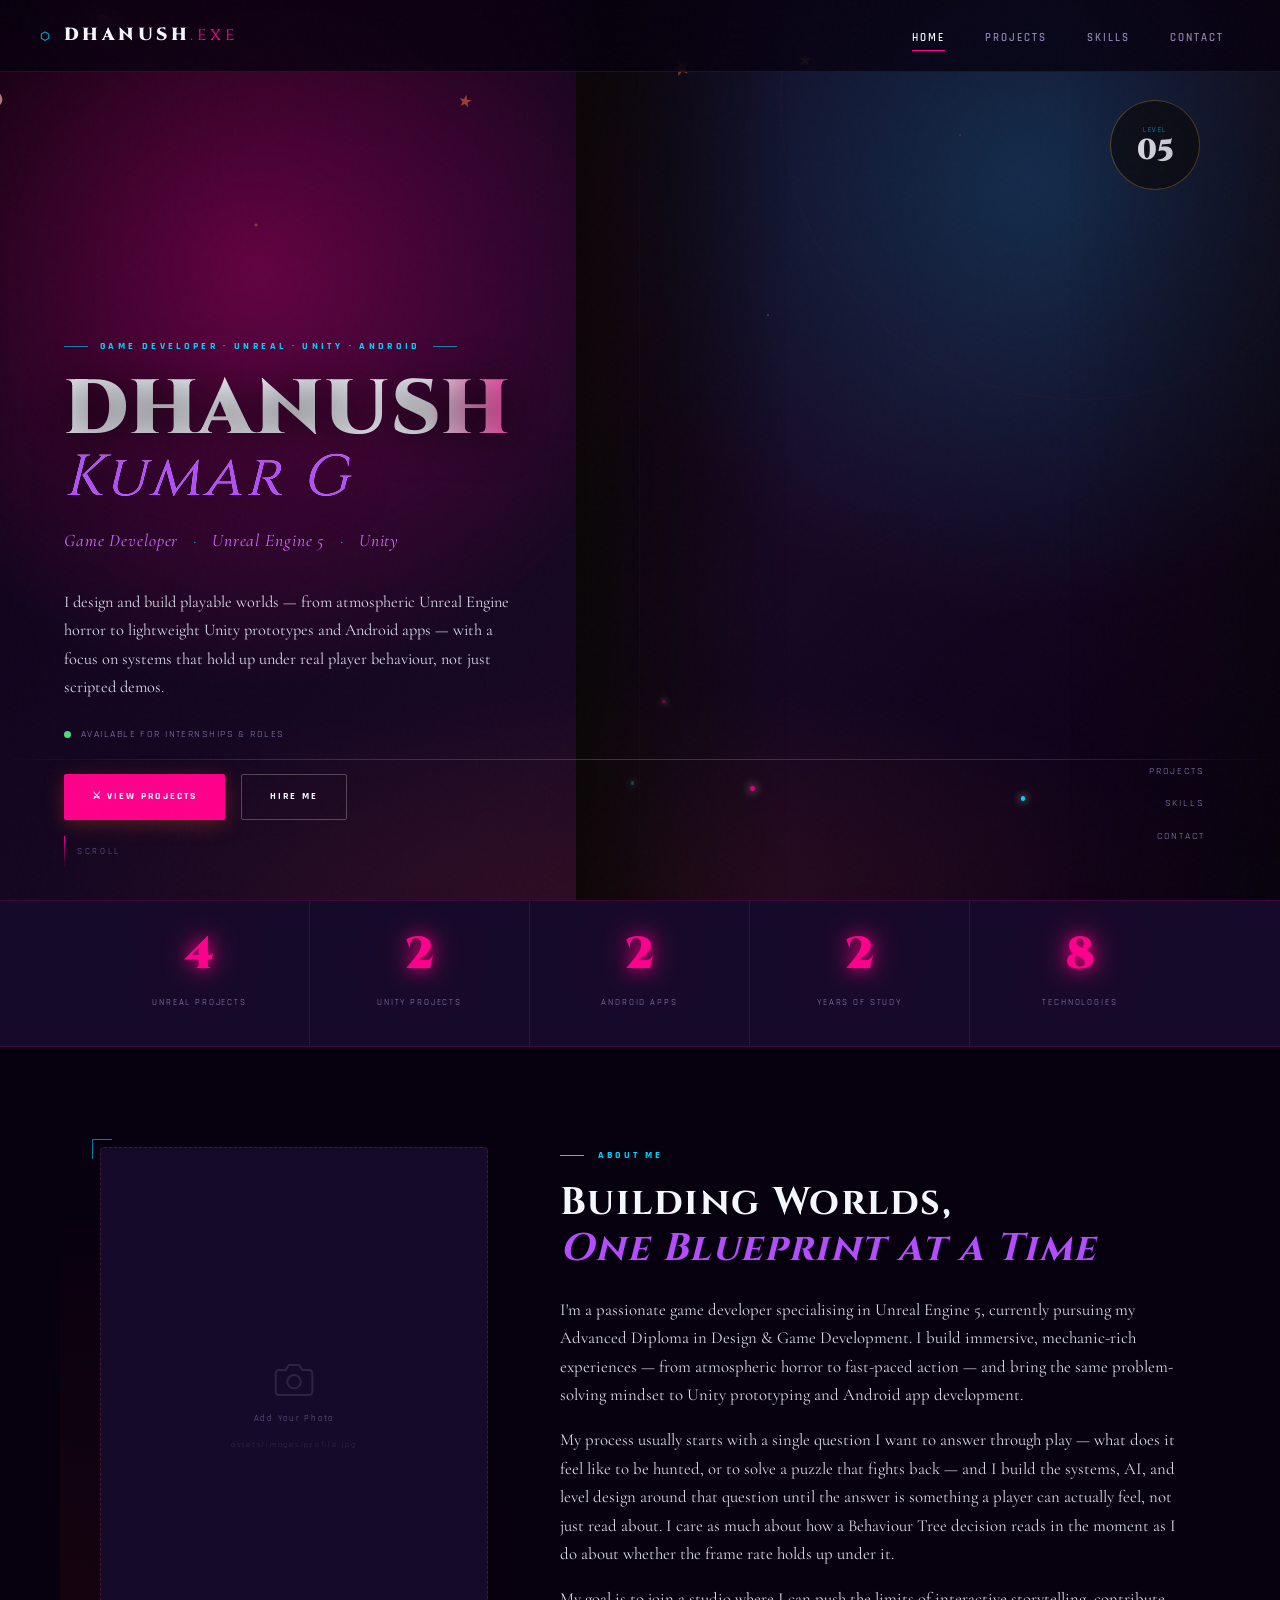
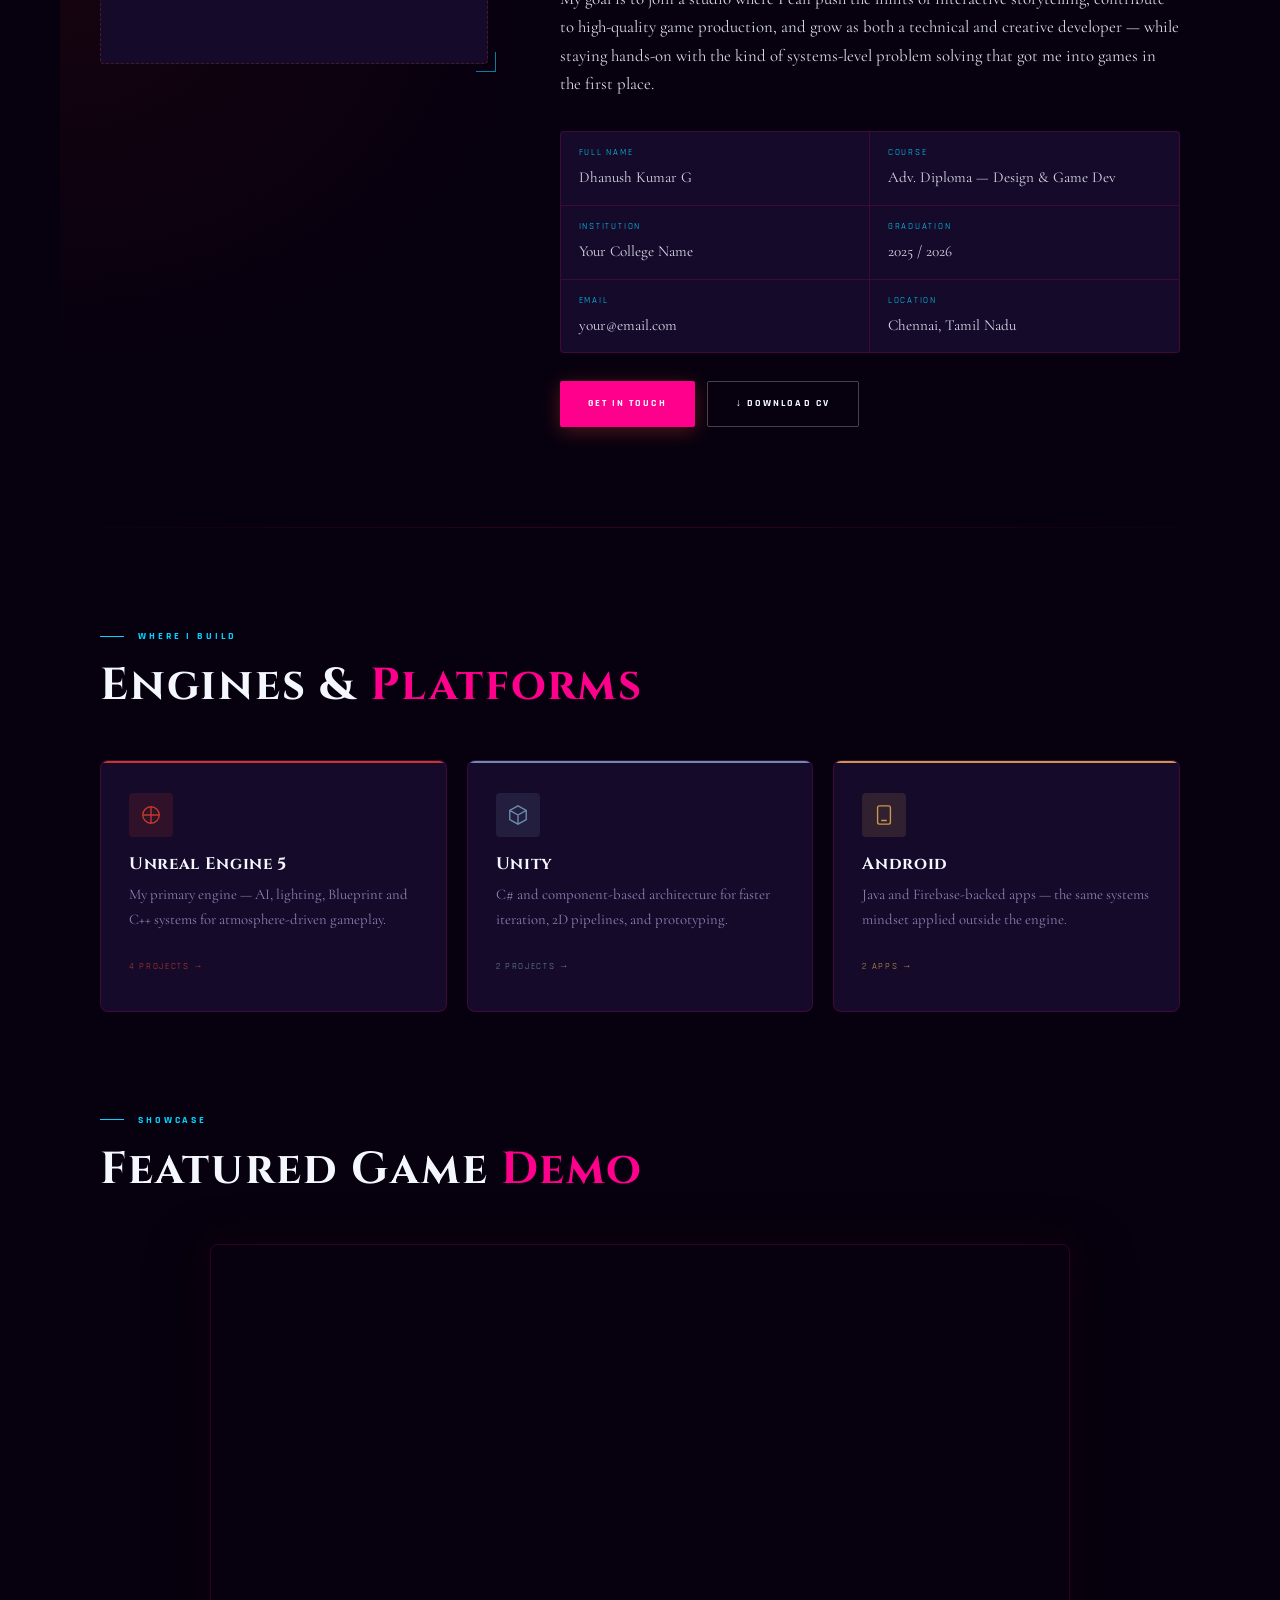
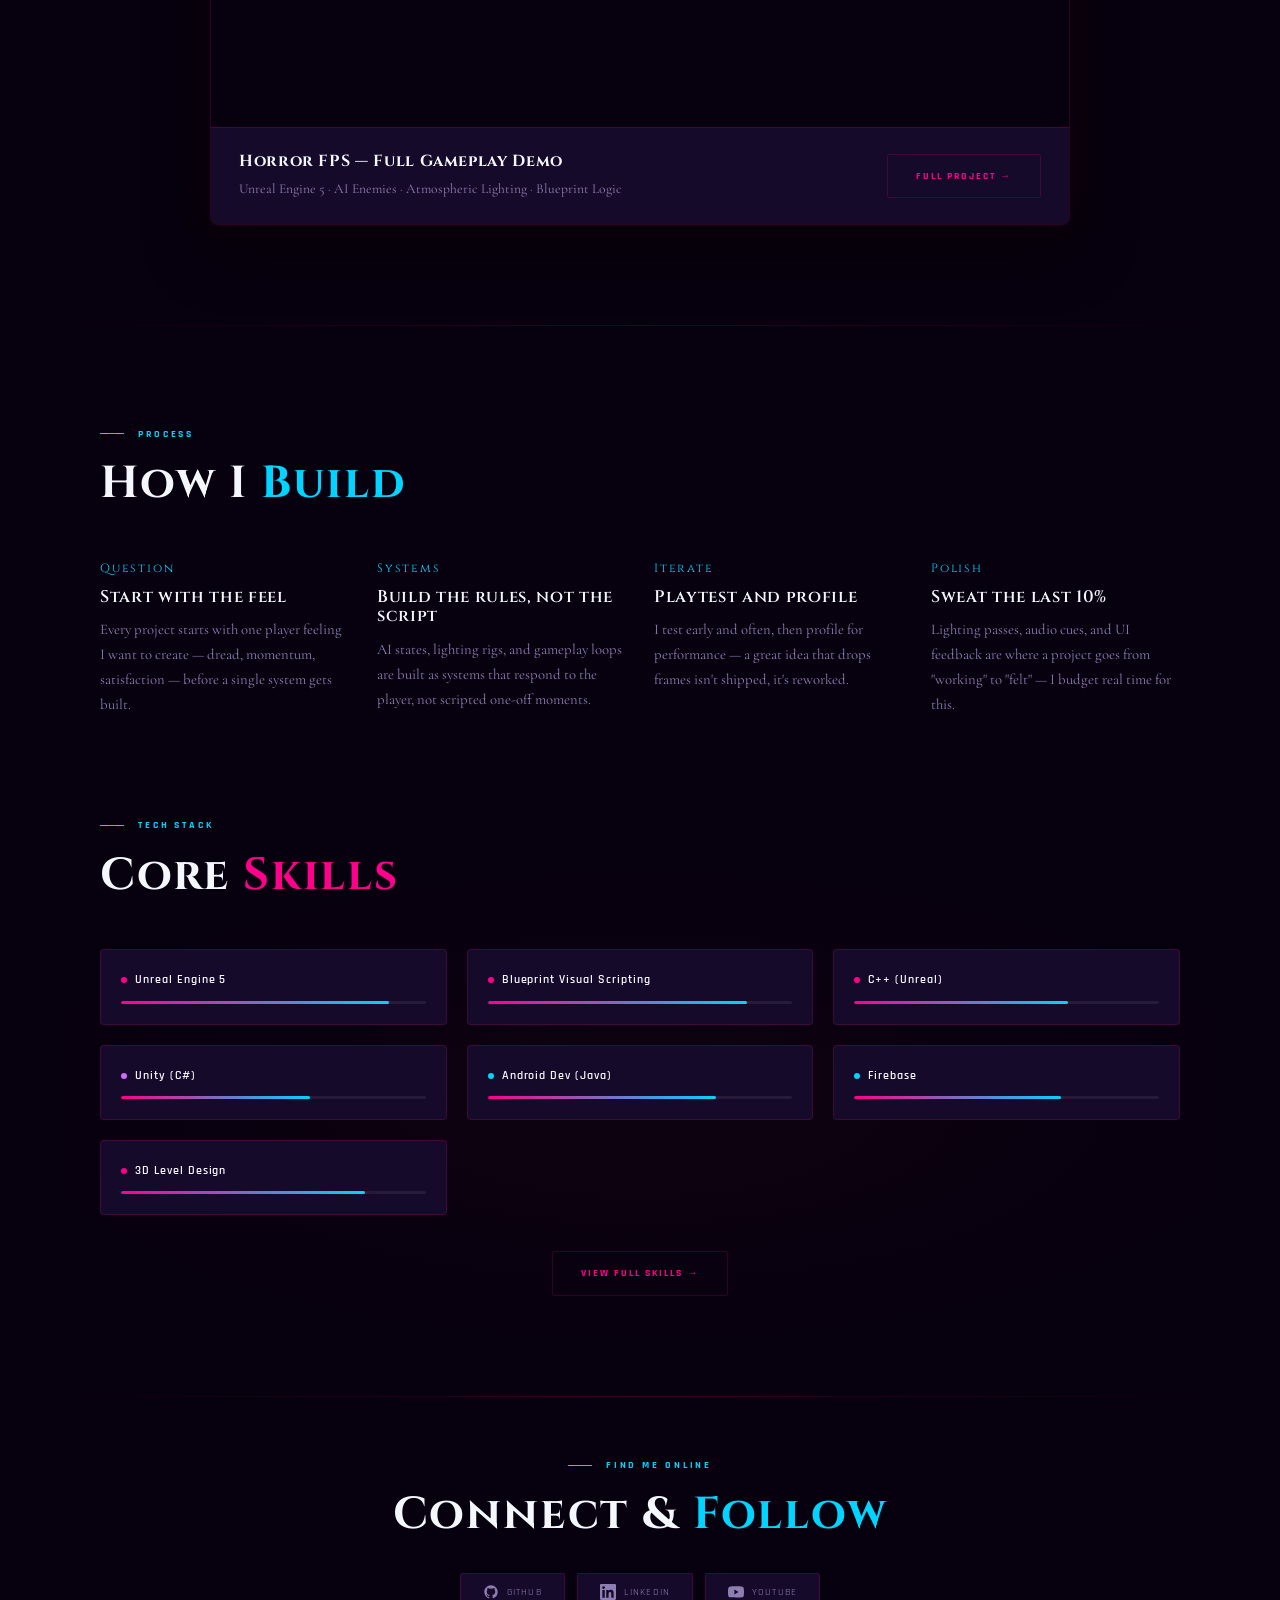
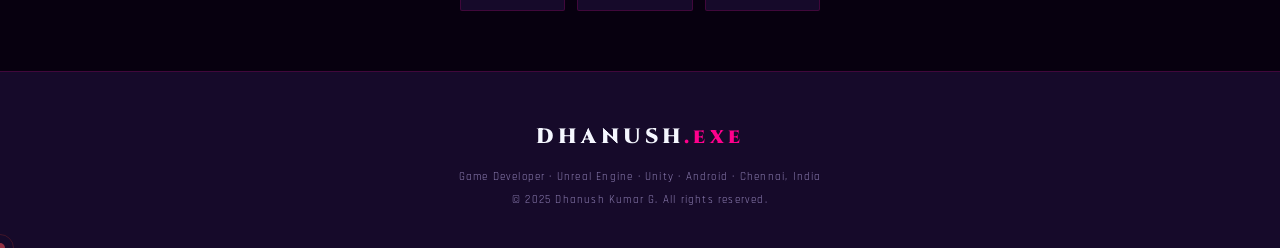
==== index.html @ 689080f7 "NEwCyberpunnkstyle" ====
<!DOCTYPE html>
<html lang="en">
<head>
  <meta charset="UTF-8">
  <meta name="viewport" content="width=device-width, initial-scale=1.0">
  <title>Dhanush Kumar G | Game Developer</title>

  <link rel="preconnect" href="https://fonts.googleapis.com">
  <link rel="preconnect" href="https://fonts.gstatic.com" crossorigin>
  <link href="https://fonts.googleapis.com/css2?family=Cinzel:wght@400;600;700;900&family=Cormorant+Garamond:ital,wght@0,300;0,400;0,600;1,300;1,400&family=Rajdhani:wght@300;400;500;600;700&display=swap" rel="stylesheet">
  <link rel="stylesheet" href="style.css">

  <style>
    /* Page-specific hero enhancements */
    .hero { min-height: 100vh; }

    /* Animated gradient border on hero name */
    @keyframes shimmer {
      0%   { background-position: -200% center; }
      100% { background-position: 200% center; }
    }

    .hero-name {
      background: linear-gradient(90deg, var(--white) 0%, var(--white) 40%, var(--crimson-light) 50%, var(--gold) 60%, var(--white) 70%, var(--white) 100%);
      background-size: 200% auto;
      -webkit-background-clip: text;
      -webkit-text-fill-color: transparent;
      background-clip: text;
      animation: shimmer 6s linear infinite;
    }
    .hero-name .name-accent {
      background: none;
      -webkit-text-fill-color: var(--rose);
      color: var(--rose);
    }

    /* Torii gate decorative lines */
    .torii-lines {
      position: absolute;
      right: 50%;
      bottom: 0;
      top: 0;
      width: 1px;
      background: linear-gradient(180deg, transparent, rgba(192,57,43,0.15) 30%, rgba(201,152,74,0.1) 70%, transparent);
      pointer-events: none;
    }

    /* Star particles */
    .star-field {
      position: absolute;
      inset: 0;
      pointer-events: none;
    }
    .star {
      position: absolute;
      border-radius: 50%;
      background: var(--gold-light);
      opacity: 0;
      animation: twinkle var(--dur, 3s) var(--delay, 0s) infinite;
    }
    @keyframes twinkle {
      0%, 100% { opacity: 0; transform: scale(0.5); }
      50%       { opacity: var(--op, 0.4); transform: scale(1); }
    }

    /* Fire ember particles */
    @keyframes float-up {
      0%   { transform: translateY(0) translateX(0) rotate(0deg); opacity: 0.7; }
      100% { transform: translateY(-120px) translateX(var(--dx, 20px)) rotate(180deg); opacity: 0; }
    }
    .ember {
      position: absolute;
      border-radius: 50%;
      animation: float-up var(--dur, 4s) var(--delay, 0s) infinite;
      pointer-events: none;
    }

    /* Ink circle decoration */
    .ink-circle {
      position: absolute;
      border-radius: 50%;
      border: 1px solid rgba(192,57,43,0.12);
      pointer-events: none;
    }

    /* Section with red atmospheric glow */
    .about-section {
      background:
        radial-gradient(ellipse 70% 60% at 0% 50%, rgba(120,30,20,0.12) 0%, transparent 60%);
    }

    /* Floating badge / level indicator */
    .level-badge {
      position: absolute;
      top: 100px;
      right: 80px;
      text-align: center;
      pointer-events: none;
      animation: float-badge 4s ease-in-out infinite;
    }
    @keyframes float-badge {
      0%, 100% { transform: translateY(0); }
      50%       { transform: translateY(-10px); }
    }
    .level-badge-inner {
      width: 90px; height: 90px;
      border: 1px solid rgba(201,152,74,0.4);
      border-radius: 50%;
      display: flex;
      flex-direction: column;
      align-items: center;
      justify-content: center;
      background: rgba(10,7,5,0.6);
      backdrop-filter: blur(8px);
    }
    .level-badge-inner span:first-child {
      font-family: var(--font-ui);
      font-size: 0.45rem;
      letter-spacing: 0.2em;
      color: var(--gold);
      text-transform: uppercase;
    }
    .level-badge-inner span:last-child {
      font-family: var(--font-h);
      font-size: 1.8rem;
      font-weight: 900;
      color: var(--white);
      line-height: 1;
    }

    /* Quick nav menu items (game lobby style) */
    .lobby-menu {
      position: absolute;
      bottom: 50px;
      right: 60px;
      z-index: 20;
      display: flex;
      flex-direction: column;
      gap: 4px;
      align-items: flex-end;
    }
    .lobby-menu-item {
      font-family: var(--font-ui);
      font-size: 0.6rem;
      letter-spacing: 0.2em;
      text-transform: uppercase;
      color: var(--muted);
      padding: 6px 0;
      display: flex;
      align-items: center;
      gap: 10px;
      cursor: pointer;
      transition: color 0.2s;
      text-decoration: none;
    }
    .lobby-menu-item::after {
      content: '—';
      color: var(--border);
      font-size: 0.6em;
      transition: color 0.2s, width 0.2s;
    }
    .lobby-menu-item:hover { color: var(--white); }
    .lobby-menu-item:hover::after { color: var(--crimson); }

    /* Video section */
    .video-frame {
      border-radius: var(--radius-lg);
      overflow: hidden;
      border: 1px solid var(--border);
      box-shadow: 0 20px 60px rgba(0,0,0,0.5), 0 0 40px rgba(192,57,43,0.08);
    }
    .video-caption {
      padding: 24px 28px;
      background: var(--surface);
      border-top: 1px solid var(--border);
    }

    /* Social links row */
    .social-row {
      display: flex;
      gap: 12px;
      justify-content: center;
      flex-wrap: wrap;
    }
    .social-pill {
      display: flex;
      align-items: center;
      gap: 8px;
      padding: 10px 22px;
      background: var(--surface);
      border: 1px solid var(--border);
      border-radius: 2px;
      font-family: var(--font-ui);
      font-size: 0.6rem;
      letter-spacing: 0.12em;
      text-transform: uppercase;
      color: var(--muted);
      transition: all 0.25s;
    }
    .social-pill:hover { border-color: var(--crimson); color: var(--white); }
    .social-pill.gold:hover { border-color: var(--gold); color: var(--gold); }
    .social-pill.red:hover  { border-color: #ff4444; color: #ff4444; }

    @media (max-width: 900px) {
      .lobby-menu { display: none; }
      .level-badge { display: none; }
    }
  </style>
</head>
<body>

<!-- ── AUTUMN LEAVES CANVAS ──────────────────────────────────── -->
<canvas id="leaf-canvas"></canvas>

<!-- ============================================================
     NAVBAR
     ============================================================ -->
<nav class="navbar" id="navbar">
  <h2 class="logo">DHANUSH<span>.exe</span></h2>

  <button class="nav-toggle" id="navToggle" aria-label="Toggle navigation">
    <span></span><span></span><span></span>
  </button>

  <ul class="nav-links" id="navLinks">
    <li><a href="index.html" class="active">Home</a></li>
    <li><a href="projects.html">Projects</a></li>
    <li><a href="skills.html">Skills</a></li>
    <li><a href="contact.html">Contact</a></li>
  </ul>
</nav>

<!-- ============================================================
     HERO — GAME LOBBY
     ============================================================ -->
<section class="hero" id="hero">
  <div class="hero-bg"></div>
  <div class="hero-atmosphere"></div>

  <!-- Star particles -->
  <div class="star-field" id="starField"></div>

  <!-- Ink circles -->
  <div class="ink-circle" style="width:600px;height:600px;top:-200px;right:-100px;opacity:0.5;"></div>
  <div class="ink-circle" style="width:300px;height:300px;bottom:80px;left:38%;opacity:0.3;"></div>

  <!-- Decorative vertical line -->
  <div class="torii-lines"></div>

  <!-- Embers -->
  <div id="embersContainer"></div>

  <!-- Level badge (decorative) -->
  <div class="level-badge">
    <div class="level-badge-inner">
      <span>Level</span>
      <span>05</span>
    </div>
  </div>

  <!-- ── CHARACTER ZONE — place your image or video here ── -->
  <div class="hero-character-zone">
    <!--
      🔥 TO ADD YOUR CHARACTER:
      Option A — Image:
        <img src="assets/images/character.png" alt="Character" class="hero-character-img">
      Option B — Video:
        <video class="hero-character-video" autoplay loop muted playsinline>
          <source src="assets/videos/character.mp4" type="video/mp4">
        </video>
    -->
        <video class="hero-character-video" autoplay loop muted playsinline>
          <source src="videos/Character.mp4" type="video/mp4">
        </video>
    <div class="character-placeholder">
      <svg viewBox="0 0 24 24" fill="none" stroke="currentColor" stroke-width="1">
        <rect x="2" y="3" width="20" height="14" rx="2"/>
        <path d="M8 21h8M12 17v4"/>
        <circle cx="12" cy="10" r="3"/>
      </svg>
      <span>Add Game Character</span>
      <span style="font-size:0.5rem;opacity:0.5">Image / Video of your game world</span>
    </div>
  </div>

  <!-- ── HERO TEXT CONTENT ── -->
  <div class="hero-content">
    <div class="hero-eyebrow">Game Developer · Unreal · Unity · Android</div>

    <!-- 🔥 REPLACE: Your name -->
    <h1 class="hero-name">
      DHANUSH
      <span class="name-accent">Kumar G</span>
    </h1>

    <!-- 🔥 REPLACE: Your roles -->
    <p class="hero-role">
      Game Developer
      <span class="sep">·</span>
      Unreal Engine 5
      <span class="sep">·</span>
      Unity
      <!-- <span class="sep">·</span>
      Android -->
    </p>

    <!-- 🔥 REPLACE: A 2-3 sentence pitch — what you build and what you're looking for -->
    <p style="max-width:480px;color:var(--off-white);font-size:1.02rem;line-height:1.75;margin-top:4px;">
      I design and build playable worlds — from atmospheric Unreal Engine horror
      to lightweight Unity prototypes and Android apps — with a focus on systems
      that hold up under real player behaviour, not just scripted demos.
    </p>

    <div class="hero-availability">
      <div class="pulse-dot"></div>
      Available for Internships &amp; Roles
    </div>

    <div class="hero-cta" style="margin-top:32px;">
      <a href="projects.html" class="btn btn-primary">⚔ View Projects</a>
      <a href="contact.html" class="btn btn-outline">Hire Me</a>
    </div>
  </div>

  <!-- Lobby-style nav (bottom right) -->
  <div class="lobby-menu">
    <a href="projects.html" class="lobby-menu-item">Projects</a>
    <a href="skills.html"   class="lobby-menu-item">Skills</a>
    <a href="contact.html"  class="lobby-menu-item">Contact</a>
  </div>

  <div class="hero-ink-line"></div>

  <div class="hero-scroll-hint">Scroll</div>
</section>

<!-- ============================================================
     STAT STRIP
     ============================================================ -->
<div class="stat-strip">
  <div class="stat-item reveal">
    <span class="stat-num" data-target="4" data-suffix="">0</span>
    <span class="stat-label">Unreal Projects</span>
  </div>
  <div class="stat-item reveal">
    <span class="stat-num" data-target="2" data-suffix="">0</span>
    <span class="stat-label">Unity Projects</span>
  </div>
  <div class="stat-item reveal">
    <span class="stat-num" data-target="2" data-suffix="">0</span>
    <span class="stat-label">Android Apps</span>
  </div>
  <div class="stat-item reveal">
    <span class="stat-num" data-target="2" data-suffix="+">0</span>
    <span class="stat-label">Years of Study</span>
  </div>
  <div class="stat-item reveal">
    <span class="stat-num" data-target="8" data-suffix="+">0</span>
    <span class="stat-label">Technologies</span>
  </div>
</div>

<!-- ============================================================
     ABOUT SECTION
     ============================================================ -->
<div class="section about-section">
  <div class="about-grid reveal">

    <!-- PHOTO -->
    <div class="about-photo-wrap">
      <!--
        🔥 REPLACE with your photo:
        <img src="assets/images/profile.jpg" alt="Dhanush Kumar G" class="about-photo">
      -->
      <div class="photo-placeholder">
        <svg viewBox="0 0 24 24" fill="none" stroke="currentColor" stroke-width="1.2">
          <path d="M23 19a2 2 0 0 1-2 2H3a2 2 0 0 1-2-2V8a2 2 0 0 1 2-2h4l2-3h6l2 3h4a2 2 0 0 1 2 2z"/>
          <circle cx="12" cy="13" r="4"/>
        </svg>
        <span>Add Your Photo</span>
        <span style="font-size:0.5rem;opacity:0.4">assets/images/profile.jpg</span>
      </div>
    </div>

    <div class="about-text">
      <div class="section-label">About Me</div>
      <h2>Building Worlds,<br><em>One Blueprint at a Time</em></h2>

      <!-- 🔥 REPLACE: Your own bio -->
      <p>
        I'm a passionate game developer specialising in Unreal Engine 5, currently
        pursuing my Advanced Diploma in Design &amp; Game Development. I build
        immersive, mechanic-rich experiences — from atmospheric horror to fast-paced
        action — and bring the same problem-solving mindset to Unity prototyping and
        Android app development.
      </p>
      <p>
        My process usually starts with a single question I want to answer through
        play — what does it feel like to be hunted, or to solve a puzzle that fights
        back — and I build the systems, AI, and level design around that question
        until the answer is something a player can actually feel, not just read about.
        I care as much about how a Behaviour Tree decision reads in the moment as I
        do about whether the frame rate holds up under it.
      </p>
      <p>
        My goal is to join a studio where I can push the limits of interactive
        storytelling, contribute to high-quality game production, and grow as both a
        technical and creative developer — while staying hands-on with the kind of
        systems-level problem solving that got me into games in the first place.
      </p>

      <!-- Student details card -->
      <dl class="student-card">
        <div>
          <dt>Full Name</dt>
          <!-- 🔥 REPLACE -->
          <dd>Dhanush Kumar G</dd>
        </div>
        <div>
          <dt>Course</dt>
          <!-- 🔥 REPLACE -->
          <dd>Adv. Diploma — Design &amp; Game Dev</dd>
        </div>
        <div>
          <dt>Institution</dt>
          <!-- 🔥 REPLACE -->
          <dd>Your College Name</dd>
        </div>
        <div>
          <dt>Graduation</dt>
          <!-- 🔥 REPLACE -->
          <dd>2025 / 2026</dd>
        </div>
        <div>
          <dt>Email</dt>
          <!-- 🔥 REPLACE -->
          <dd>your@email.com</dd>
        </div>
        <div>
          <dt>Location</dt>
          <dd>Chennai, Tamil Nadu</dd>
        </div>
      </dl>

      <div style="margin-top:28px;display:flex;gap:12px;flex-wrap:wrap;">
        <a href="contact.html" class="btn btn-primary">Get in Touch</a>
        <!-- 🔥 REPLACE: Link to your actual resume -->
        <a href="assets/resume.pdf" download class="btn btn-outline">↓ Download CV</a>
      </div>
    </div>
  </div>
</div>

<!-- ============================================================
     FEATURED VIDEO
     ============================================================ -->
<div class="divider"></div>

<div class="section reveal">
  <div class="section-label">Where I Build</div>
  <h2 class="section-title">Engines &amp; <span style="color:var(--crimson)">Platforms</span></h2>
  <div class="engine-strip">

    <a href="projects.html" class="engine-card unreal reveal" style="text-decoration:none;">
      <div class="engine-card-icon">
        <svg viewBox="0 0 24 24" fill="none" stroke="currentColor" stroke-width="1.5"><circle cx="12" cy="12" r="9"/><path d="M12 3v18M3 12h18"/></svg>
      </div>
      <h3>Unreal Engine 5</h3>
      <p>My primary engine — AI, lighting, Blueprint and C++ systems for atmosphere-driven gameplay.</p>
      <span class="engine-card-count">4 Projects →</span>
    </a>

    <a href="projects.html" class="engine-card unity reveal" style="text-decoration:none;">
      <div class="engine-card-icon">
        <svg viewBox="0 0 24 24" fill="none" stroke="currentColor" stroke-width="1.5"><path d="M12 2l9 5v10l-9 5-9-5V7z"/><path d="M12 12l9-5M12 12v10M12 12L3 7"/></svg>
      </div>
      <h3>Unity</h3>
      <p>C# and component-based architecture for faster iteration, 2D pipelines, and prototyping.</p>
      <span class="engine-card-count">2 Projects →</span>
    </a>

    <a href="projects.html" class="engine-card android reveal" style="text-decoration:none;">
      <div class="engine-card-icon">
        <svg viewBox="0 0 24 24" fill="none" stroke="currentColor" stroke-width="1.5"><rect x="5" y="2" width="14" height="20" rx="2"/><path d="M9 18h6"/></svg>
      </div>
      <h3>Android</h3>
      <p>Java and Firebase-backed apps — the same systems mindset applied outside the engine.</p>
      <span class="engine-card-count">2 Apps →</span>
    </a>

  </div>
</div>

<div class="section reveal" style="padding-top:0;">
  <div class="section-label">Showcase</div>
  <h2 class="section-title">Featured Game <span style="color:var(--crimson)">Demo</span></h2>

  <div style="max-width:860px;margin:0 auto;">
    <div class="video-frame">
      <div class="yt-embed-wrap">
        <!-- 🔥 REPLACE YOUR_VIDEO_ID -->
        <iframe
          src="https://www.youtube.com/embed/RjDO6IQrNww?si=WqgNN8OtnXmXbuFM"
          title="Featured Game Demo"
          allow="accelerometer; autoplay; clipboard-write; encrypted-media; gyroscope; picture-in-picture"
          allowfullscreen>
        </iframe>
      </div>
      <div class="video-caption">
        <div style="display:flex;justify-content:space-between;align-items:center;flex-wrap:wrap;gap:12px;">
          <div>
            <!-- 🔥 REPLACE: Your video title -->
            <h3 style="font-family:var(--font-h);font-size:1rem;color:var(--white);margin-bottom:6px;">Horror FPS — Full Gameplay Demo</h3>
            <p style="font-size:0.85rem;color:var(--muted);">Unreal Engine 5 · AI Enemies · Atmospheric Lighting · Blueprint Logic</p>
          </div>
          <a href="project-detail.html?slug=horror-fps-survive-the-dark" class="btn btn-ghost" style="white-space:nowrap;">Full Project →</a>
        </div>
      </div>
    </div>
  </div>
</div>

<!-- ============================================================
     QUICK SKILLS
     ============================================================ -->
<div class="divider"></div>
<div class="section reveal">
  <div class="section-label">Process</div>
  <h2 class="section-title">How I <span style="color:var(--gold)">Build</span></h2>
  <div class="process-strip">
    <div class="process-item reveal">
      <span class="process-num">Question</span>
      <h4>Start with the feel</h4>
      <p>Every project starts with one player feeling I want to create — dread, momentum, satisfaction — before a single system gets built.</p>
    </div>
    <div class="process-item reveal">
      <span class="process-num">Systems</span>
      <h4>Build the rules, not the script</h4>
      <p>AI states, lighting rigs, and gameplay loops are built as systems that respond to the player, not scripted one-off moments.</p>
    </div>
    <div class="process-item reveal">
      <span class="process-num">Iterate</span>
      <h4>Playtest and profile</h4>
      <p>I test early and often, then profile for performance — a great idea that drops frames isn't shipped, it's reworked.</p>
    </div>
    <div class="process-item reveal">
      <span class="process-num">Polish</span>
      <h4>Sweat the last 10%</h4>
      <p>Lighting passes, audio cues, and UI feedback are where a project goes from "working" to "felt" — I budget real time for this.</p>
    </div>
  </div>
</div>

<div class="section section-ink reveal" style="padding-top:0;">
  <div class="section-label">Tech Stack</div>
  <h2 class="section-title">Core <span style="color:var(--crimson)">Skills</span></h2>

  <div class="skills-grid">
    <div class="skill-item reveal">
      <div class="skill-name"><span class="skill-dot"></span>Unreal Engine 5</div>
      <div class="skill-bar-track"><div class="skill-bar" data-width="88"></div></div>
    </div>
    <div class="skill-item reveal">
      <div class="skill-name"><span class="skill-dot"></span>Blueprint Visual Scripting</div>
      <div class="skill-bar-track"><div class="skill-bar" data-width="85"></div></div>
    </div>
    <div class="skill-item reveal">
      <div class="skill-name"><span class="skill-dot"></span>C++ (Unreal)</div>
      <div class="skill-bar-track"><div class="skill-bar" data-width="70"></div></div>
    </div>
    <div class="skill-item reveal">
      <div class="skill-name"><span class="skill-dot blush"></span>Unity (C#)</div>
      <div class="skill-bar-track"><div class="skill-bar" data-width="62"></div></div>
    </div>
    <div class="skill-item reveal">
      <div class="skill-name"><span class="skill-dot gold"></span>Android Dev (Java)</div>
      <div class="skill-bar-track"><div class="skill-bar" data-width="75"></div></div>
    </div>
    <div class="skill-item reveal">
      <div class="skill-name"><span class="skill-dot gold"></span>Firebase</div>
      <div class="skill-bar-track"><div class="skill-bar" data-width="68"></div></div>
    </div>
    <div class="skill-item reveal">
      <div class="skill-name"><span class="skill-dot"></span>3D Level Design</div>
      <div class="skill-bar-track"><div class="skill-bar" data-width="80"></div></div>
    </div>
  </div>

  <div style="text-align:center;margin-top:36px;">
    <a href="skills.html" class="btn btn-ghost">View Full Skills →</a>
  </div>
</div>

<!-- ============================================================
     SOCIALS
     ============================================================ -->
<div class="divider"></div>
<div class="section reveal" style="text-align:center;padding:60px 24px;">
  <div class="section-label" style="justify-content:center;">Find Me Online</div>
  <h2 class="section-title" style="margin-bottom:32px;">Connect &amp; <span style="color:var(--gold)">Follow</span></h2>

  <div class="social-row">
    <!-- 🔥 REPLACE hrefs below -->
    <a href="https://github.com/yourusername" target="_blank" class="social-pill">
      <svg viewBox="0 0 24 24" fill="currentColor" width="16" height="16"><path d="M12 2C6.477 2 2 6.484 2 12.017c0 4.425 2.865 8.18 6.839 9.504.5.092.682-.217.682-.483 0-.237-.008-.868-.013-1.703-2.782.605-3.369-1.343-3.369-1.343-.454-1.158-1.11-1.466-1.11-1.466-.908-.62.069-.608.069-.608 1.003.07 1.531 1.032 1.531 1.032.892 1.53 2.341 1.088 2.91.832.092-.647.35-1.088.636-1.338-2.22-.253-4.555-1.113-4.555-4.951 0-1.093.39-1.988 1.029-2.688-.103-.253-.446-1.272.098-2.65 0 0 .84-.27 2.75 1.026A9.564 9.564 0 0 1 12 6.844a9.59 9.59 0 0 1 2.504.337c1.909-1.296 2.747-1.027 2.747-1.027.546 1.379.202 2.398.1 2.651.64.7 1.028 1.595 1.028 2.688 0 3.848-2.339 4.695-4.566 4.943.359.309.678.92.678 1.855 0 1.338-.012 2.419-.012 2.747 0 .268.18.58.688.482A10.019 10.019 0 0 0 22 12.017C22 6.484 17.522 2 12 2z"/></svg>
      GitHub
    </a>
    <a href="https://linkedin.com/in/yourprofile" target="_blank" class="social-pill gold">
      <svg viewBox="0 0 24 24" fill="currentColor" width="16" height="16"><path d="M20.447 20.452h-3.554v-5.569c0-1.328-.027-3.037-1.852-3.037-1.853 0-2.136 1.445-2.136 2.939v5.667H9.351V9h3.414v1.561h.046c.477-.9 1.637-1.85 3.37-1.85 3.601 0 4.267 2.37 4.267 5.455v6.286zM5.337 7.433a2.062 2.062 0 0 1-2.063-2.065 2.064 2.064 0 1 1 2.063 2.065zm1.782 13.019H3.555V9h3.564v11.452zM22.225 0H1.771C.792 0 0 .774 0 1.729v20.542C0 23.227.792 24 1.771 24h20.451C23.2 24 24 23.227 24 22.271V1.729C24 .774 23.2 0 22.222 0h.003z"/></svg>
      LinkedIn
    </a>
    <a href="https://youtube.com/@yourchannel" target="_blank" class="social-pill red">
      <svg viewBox="0 0 24 24" fill="currentColor" width="16" height="16"><path d="M23.498 6.186a3.016 3.016 0 0 0-2.122-2.136C19.505 3.545 12 3.545 12 3.545s-7.505 0-9.377.505A3.017 3.017 0 0 0 .502 6.186C0 8.07 0 12 0 12s0 3.93.502 5.814a3.016 3.016 0 0 0 2.122 2.136c1.871.505 9.376.505 9.376.505s7.505 0 9.377-.505a3.015 3.015 0 0 0 2.122-2.136C24 15.93 24 12 24 12s0-3.93-.502-5.814zM9.545 15.568V8.432L15.818 12l-6.273 3.568z"/></svg>
      YouTube
    </a>
  </div>
</div>

<!-- ============================================================
     FOOTER
     ============================================================ -->
<footer>
  <div class="footer-logo">DHANUSH<span style="color:var(--crimson)">.exe</span></div>
  <p style="margin:12px 0 4px;">Game Developer · Unreal Engine · Unity · Android · Chennai, India</p>
  <p style="font-size:0.7rem;">© 2025 Dhanush Kumar G. All rights reserved.</p>
</footer>

<script src="script.js"></script>
</body>
</html>
---- style.css ----
/* ============================================================
   DHANUSH KUMAR G — Ghost of Tsushima / Autumn Warriors Theme
   Palette: Deep black, crimson red, blush pink, warm white, gold
   ============================================================ */

/* @import url('https://fonts.googleapis.com/css2?family=Cinzel:wght@400;600;700;900&family=Cormorant+Garamond:ital,wght@0,300;0,400;0,600;1,300;1,400&family=Rajdhani:wght@300;400;500;600;700&display=swap'); */

:root {

  /* BACKGROUNDS */
  --black:        #07000F;
  --deep:         #0F0620;
  --surface:      #160A2A;
  --surface2:     #1E1035;

  /* BORDERS */
  --border:       rgba(255, 0, 140, 0.18);
  --border-light: rgba(255, 0, 140, 0.12);

  /* PRIMARY ACCENTS */
  --crimson:      #FF008C;
  --crimson-light:#FF3DA8;

  /* SECONDARY ACCENTS */
  --blush:        #D06CFF;
  --rose:         #B34DFF;
  --pink-soft:    #FFB3EA;

  /* CYAN GLOWS */
  --gold:         #00D4FF;
  --gold-light:   #67E8FF;
  --amber:        #3FE7FF;

  /* TEXT */
  --white:        #F5F7FF;
  --off-white:    #D8D8E8;
  --muted:        #8E7FB3;
  --muted2:       #6A5A8A;

  /* ENGINE COLORS */
  --unity:        #00D4FF;
  --unity-light:  #7DEBFF;

  /* FONTS */
  --font-h:       'Cinzel', serif;
  --font-body:    'Cormorant Garamond', serif;
  --font-ui:      'Rajdhani', sans-serif;

  --radius:       4px;
  --radius-lg:    8px;
  --nav-h:        72px;

  /* GLOWS */
  --glow-red:
    0 0 15px rgba(255,0,140,0.8),
    0 0 30px rgba(255,0,140,0.6),
    0 0 60px rgba(255,0,140,0.4);

  --glow-gold:
    0 0 15px rgba(0,212,255,0.8),
    0 0 30px rgba(0,212,255,0.5),
    0 0 60px rgba(0,212,255,0.3);
}

/* ── RESET ───────────────────────────────────────────────────── */
*, *::before, *::after { box-sizing: border-box; margin: 0; padding: 0; }

html { scroll-behavior: smooth; }

body {
  background: var(--black);
  color: var(--white);
  font-family: var(--font-body);
  font-size: 18px;
  line-height: 1.7;
  overflow-x: hidden;
}

/* Subtle paper-grain overlay */
body::before {
  content: '';
  position: fixed;
  inset: 0;
  background-image: url("data:image/svg+xml,%3Csvg viewBox='0 0 256 256' xmlns='http://www.w3.org/2000/svg'%3E%3Cfilter id='noise'%3E%3CfeTurbulence type='fractalNoise' baseFrequency='0.9' numOctaves='4' stitchTiles='stitch'/%3E%3C/filter%3E%3Crect width='100%25' height='100%25' filter='url(%23noise)' opacity='0.04'/%3E%3C/svg%3E");
  pointer-events: none;
  z-index: 9999;
  opacity: 0.35;
}

img { max-width: 100%; display: block; }
a { text-decoration: none; color: inherit; }

h1, h2, h3, h4 {
  font-family: var(--font-h);
  line-height: 1.15;
  font-weight: 700;
  letter-spacing: 0.04em;
}

p { font-family: var(--font-body); color: var(--off-white); font-size: 1.05rem; }

/* ── SCROLLBAR ───────────────────────────────────────────────── */
::-webkit-scrollbar { width: 5px; }
::-webkit-scrollbar-track { background: var(--deep); }
::-webkit-scrollbar-thumb { background: var(--crimson); border-radius: 2px; }

/* ── AUTUMN LEAVES CANVAS ────────────────────────────────────── */
#leaf-canvas {
  position: fixed;
  inset: 0;
  pointer-events: none;
  z-index: 100;
}

/* ── NAVBAR ──────────────────────────────────────────────────── */
.navbar {
  position: fixed;
  top: 0; left: 0; right: 0;
  height: var(--nav-h);
  display: flex;
  align-items: center;
  justify-content: space-between;
  padding: 0 40px;
  z-index: 1000;
  background:
  rgba(7,0,15,0.75);
  border-bottom: 1px solid var(--border);
  backdrop-filter: blur(18px);
  transition: all 0.3s ease;
  border-bottom:
    1px solid rgba(255,0,140,.20);
}

.navbar.scrolled {
  background: rgba(10,7,5,0.97);
  box-shadow: 0 4px 40px rgba(0,0,0,0.6), 0 1px 0 rgba(192,57,43,0.3);
}

.logo {
  font-family: var(--font-h);
  font-size: 1.1rem;
  font-weight: 900;
  letter-spacing: 0.2em;
  color: var(--white);
  cursor: pointer;
}
.logo span {
  color: var(--crimson);
  font-weight: 400;
}

/* Decorative mon/crest beside logo */
.logo::before {
  content: '⬡';
  color: var(--gold);
  font-size: 0.7rem;
  margin-right: 10px;
  opacity: 0.8;
}

.nav-links {
  display: flex;
  list-style: none;
  gap: 8px;
  align-items: center;
}

.nav-links a {
  font-family: var(--font-ui);
  font-size: 0.7rem;
  font-weight: 600;
  letter-spacing: 0.18em;
  text-transform: uppercase;
  color: var(--muted);
  padding: 8px 16px;
  position: relative;
  transition: color 0.3s ease;
}

.nav-links a::after {
  content: '';
  position: absolute;
  bottom: 2px; left: 50%; right: 50%;
  height: 1px;
  background: var(--crimson);
  transition: left 0.3s ease, right 0.3s ease;
}

.nav-links a:hover,
.nav-links a.active {
  color: var(--white);
}

.nav-links a:hover::after,
.nav-links a.active::after {
  left: 16px; right: 16px;
}

.nav-toggle {
  display: none;
  flex-direction: column;
  gap: 5px;
  background: none;
  border: none;
  cursor: pointer;
  padding: 4px;
}
.nav-toggle span {
  display: block;
  width: 22px;
  height: 1px;
  background: var(--white);
  transition: transform 0.3s;
}

/* ── HERO — GAME LOBBY STYLE ─────────────────────────────────── */
.hero {
  position: relative;
  min-height: 100vh;
  display: flex;
  align-items: flex-end;
  overflow: hidden;
}

/* Dark atmospheric background */
.hero-bg {
  position: absolute;
  inset: 0;

  background:
    radial-gradient(circle at 20% 30%,
      rgba(255,0,140,0.35) 0%,
      transparent 35%),

    radial-gradient(circle at 80% 20%,
      rgba(0,212,255,0.18) 0%,
      transparent 35%),

    linear-gradient(
      135deg,
      #05010A 0%,
      #12051E 30%,
      #180824 60%,
      #090014 100%
    );
}

/* Japanese torii / gate silhouette atmosphere */
.hero-atmosphere {
  position: absolute;
  inset: 0;
  background:
    radial-gradient(ellipse 80% 40% at 50% 100%, rgba(192,57,43,0.15) 0%, transparent 60%),
    radial-gradient(circle 2px at 20% 25%, rgba(201,152,74,0.6) 0%, transparent 100%),
    radial-gradient(circle 1px at 75% 15%, rgba(201,152,74,0.5) 0%, transparent 100%),
    radial-gradient(circle 1.5px at 60% 35%, rgba(240,196,190,0.4) 0%, transparent 100%);
}

/* Ink brush horizontal divider */
.hero-ink-line {
  position: absolute;
  bottom: 140px;
  left: 0; right: 0;
  height: 1px;
  background: linear-gradient(90deg, transparent 0%, rgba(192,57,43,0.4) 20%, rgba(201,152,74,0.3) 50%, rgba(192,57,43,0.4) 80%, transparent 100%);
}

/* ── CHARACTER SPACE ─────────────────────────────────────────── */
.hero-character-zone {
  position: absolute;
  right: 0;
  top: 0;
  bottom: 0;
  width: 55%;
  display: flex;
  align-items: flex-end;
  justify-content: center;
  padding-bottom: 120px;
}

.character-placeholder {
  width: 100%;
  height: 75vh;
  border: 1px dashed rgba(192,57,43,0.25);
  border-radius: var(--radius-lg);
  display: flex;
  flex-direction: column;
  align-items: center;
  justify-content: center;
  gap: 12px;
  color: var(--muted2);
  font-family: var(--font-ui);
  font-size: 0.65rem;
  letter-spacing: 0.2em;
  text-transform: uppercase;
  background: rgba(192,57,43,0.03);
  margin: 60px 40px 0;
  position: relative;
  overflow: hidden;
}

.character-placeholder::before {
  content: '';
  position: absolute;
  inset: 0;
  background: linear-gradient(180deg, transparent 50%, rgba(10,7,5,0.8) 100%);
}

.character-placeholder svg {
  width: 60px;
  height: 60px;
  opacity: 0.3;
}

/* ACTUAL character image/video — drop in your image here */
.hero-character-img {
  width: 100%;
  height: 75vh;
  object-fit: contain;
  object-position: bottom center;
  filter: drop-shadow(-20px 0 60px rgba(192,57,43,0.3));
  margin: 60px 0 0;
}

.hero-character-video {
  width: 100%;
  height: 75vh;
  object-fit: cover;
  object-position: center;
  border-radius: var(--radius-lg);
  margin: 60px 40px 0;
}

/* Vignette on character side */
.hero-character-zone::after {
  content: '';
  position: absolute;
  inset: 0;
  background: linear-gradient(90deg, rgba(10,7,5,0.9) 0%, transparent 30%, transparent 70%, rgba(10,7,5,0.4) 100%);
  pointer-events: none;
}

/* ── HERO CONTENT ────────────────────────────────────────────── */
.hero-content {
  position: relative;
  z-index: 10;
  padding: 0 64px 80px;
  max-width: 580px;
}

.hero-eyebrow {
  display: inline-flex;
  align-items: center;
  gap: 12px;
  font-family: var(--font-ui);
  font-size: 0.6rem;
  font-weight: 700;
  letter-spacing: 0.35em;
  text-transform: uppercase;
  color: var(--gold);
  margin-bottom: 20px;
}
.hero-eyebrow::before,
.hero-eyebrow::after {
  content: '';
  display: block;
  width: 24px;
  height: 1px;
  background: var(--gold);
  opacity: 0.6;
}

.hero-name {
  font-family: var(--font-h);
  font-size: clamp(2.5rem, 6vw, 5rem);
  font-weight: 900;
  line-height: 0.95;
  color: var(--white);
  letter-spacing: 0.02em;
  margin-bottom: 8px;
  text-shadow: 0 4px 40px rgba(0,0,0,0.8);
}

.hero-name .name-accent {
  display: block;
  color: var(--crimson);
  font-style: italic;
  font-weight: 400;
  font-size: 0.75em;
  letter-spacing: 0.06em;
  margin-top: 4px;
}

.hero-role {
  font-family: var(--font-body);
  font-size: 1.1rem;
  font-style: italic;
  color: var(--blush);
  margin: 20px 0 32px;
  letter-spacing: 0.05em;
}
.hero-role .sep {
  color: var(--gold);
  margin: 0 10px;
  font-style: normal;
  opacity: 0.7;
}

.hero-cta {
  display: flex;
  gap: 16px;
  flex-wrap: wrap;
}

/* Pulsing availability indicator */
.hero-availability {
  display: flex;
  align-items: center;
  gap: 10px;
  font-family: var(--font-ui);
  font-size: 0.6rem;
  letter-spacing: 0.15em;
  color: var(--muted);
  margin-top: 24px;
  text-transform: uppercase;
}
.pulse-dot {
  width: 7px; height: 7px;
  border-radius: 50%;
  background: #4ade80;
  animation: pulse-green 2s ease-in-out infinite;
}
@keyframes pulse-green {
  0%, 100% { box-shadow: 0 0 0 0 rgba(74,222,128,0.4); }
  50%       { box-shadow: 0 0 0 6px rgba(74,222,128,0); }
}

/* Scroll hint */
.hero-scroll-hint {
  position: absolute;
  bottom: 32px;
  left: 64px;
  display: flex;
  align-items: center;
  gap: 12px;
  font-family: var(--font-ui);
  font-size: 0.55rem;
  letter-spacing: 0.3em;
  text-transform: uppercase;
  color: var(--muted2);
  z-index: 10;
  animation: bob 2s ease-in-out infinite;
}
@keyframes bob {
  0%, 100% { transform: translateY(0); }
  50%       { transform: translateY(4px); }
}
.hero-scroll-hint::before {
  content: '';
  display: block;
  width: 1px;
  height: 32px;
  background: linear-gradient(180deg, var(--crimson) 0%, transparent 100%);
}

/* ── BUTTONS ─────────────────────────────────────────────────── */
.btn {
  display: inline-flex;
  align-items: center;
  gap: 8px;
  font-family: var(--font-ui);
  font-size: 0.65rem;
  font-weight: 700;
  letter-spacing: 0.2em;
  text-transform: uppercase;
  padding: 13px 28px;
  border-radius: 2px;
  border: none;
  cursor: pointer;
  transition: all 0.3s ease;
  position: relative;
  overflow: hidden;
}

.btn::before {
  content: '';
  position: absolute;
  inset: 0;
  background: rgba(255,255,255,0.05);
  opacity: 0;
  transition: opacity 0.3s;
}
.btn:hover::before { opacity: 1; }

.btn-primary {
  background: var(--crimson);
  color: var(--white);
  box-shadow: 0 4px 20px rgba(192,57,43,0.4);
}
.btn-primary:hover {
  background: var(--crimson-light);
  box-shadow: 0 6px 30px rgba(192,57,43,0.6);
  transform: translateY(-1px);
}

.btn-outline {
  background: transparent;
  color: var(--white);
  border: 1px solid rgba(255,255,255,0.25);
}
.btn-outline:hover {
  border-color: var(--gold);
  color: var(--gold);
  box-shadow: var(--glow-gold);
}

.btn-ghost {
  background: transparent;
  color: var(--crimson);
  border: 1px solid var(--border);
  font-size: 0.62rem;
}
.btn-ghost:hover {
  border-color: var(--crimson);
  background: rgba(192,57,43,0.08);
}

/* ── STAT STRIP ──────────────────────────────────────────────── */
.stat-strip {
  display: flex;
  justify-content: center;
  gap: 0;
  background: var(--surface);
  border-top: 1px solid var(--border);
  border-bottom: 1px solid var(--border);
  position: relative;
  z-index: 10;
}

.stat-item {
  flex: 1;
  max-width: 220px;
  padding: 32px 24px;
  text-align: center;
  border-right: 1px solid var(--border);
  position: relative;
}
.stat-item:last-child { border-right: none; }
.stat-item:hover { background: rgba(192,57,43,0.05); }

.stat-num {
  display: block;
  font-family: var(--font-h);
  font-size: 2.8rem;
  font-weight: 900;
  color: var(--crimson);
  line-height: 1;
  margin-bottom: 6px;
  text-shadow: var(--glow-red);
}

.stat-label {
  font-family: var(--font-ui);
  font-size: 0.58rem;
  letter-spacing: 0.2em;
  text-transform: uppercase;
  color: var(--muted);
}

/* ── SECTIONS ────────────────────────────────────────────────── */
.section {
  max-width: 1160px;
  margin: 0 auto;
  padding: 100px 40px;
}

.section-label {
  display: flex;
  align-items: center;
  gap: 14px;
  font-family: var(--font-ui);
  font-size: 0.6rem;
  font-weight: 700;
  letter-spacing: 0.3em;
  text-transform: uppercase;
  color: var(--gold);
  margin-bottom: 16px;
}
.section-label::before {
  content: '';
  display: block;
  width: 24px;
  height: 1px;
  background: var(--gold);
}

.section-title {
  font-family: var(--font-h);
  font-size: clamp(1.8rem, 3.5vw, 2.8rem);
  color: var(--white);
  margin-bottom: 48px;
}

.divider {
  height: 1px;
  background: linear-gradient(90deg, transparent, var(--border), transparent);
  margin: 0 40px;
}

/* ── REVEAL ANIMATION ────────────────────────────────────────── */
.reveal {
  opacity: 0;
  transform: translateY(30px);
  transition: opacity 0.7s ease, transform 0.7s ease;
}
.reveal.visible {
  opacity: 1;
  transform: translateY(0);
}

/* ── ABOUT GRID ──────────────────────────────────────────────── */
.about-grid {
  display: grid;
  grid-template-columns: 1fr 1.6fr;
  gap: 72px;
  align-items: start;
}

.about-photo-wrap {
  position: relative;
}

.about-photo {
  width: 100%;
  aspect-ratio: 3/4;
  object-fit: cover;
  border-radius: var(--radius);
  border: 1px solid var(--border);
  filter: sepia(0.1) contrast(1.05);
}

.photo-placeholder {
  aspect-ratio: 3/4;
  background: var(--surface);
  border: 1px dashed rgba(192,57,43,0.3);
  border-radius: var(--radius);
  display: flex;
  flex-direction: column;
  align-items: center;
  justify-content: center;
  gap: 12px;
  color: var(--muted2);
  font-family: var(--font-ui);
  font-size: 0.55rem;
  letter-spacing: 0.2em;
}
.photo-placeholder svg { width: 40px; height: 40px; opacity: 0.3; }

/* Decorative corner accents */
.about-photo-wrap::before,
.about-photo-wrap::after {
  content: '';
  position: absolute;
  width: 20px; height: 20px;
  border-color: var(--gold);
  border-style: solid;
  opacity: 0.6;
}
.about-photo-wrap::before {
  top: -8px; left: -8px;
  border-width: 1px 0 0 1px;
}
.about-photo-wrap::after {
  bottom: -8px; right: -8px;
  border-width: 0 1px 1px 0;
}

.about-text h2 {
  font-size: clamp(1.8rem, 3vw, 2.4rem);
  color: var(--white);
  margin-bottom: 24px;
  line-height: 1.2;
}

.about-text h2 em {
  font-style: italic;
  color: var(--rose);
}

.about-text p {
  margin-bottom: 16px;
  font-size: 1.05rem;
  color: var(--off-white);
}

/* Student card */
.student-card {
  display: grid;
  grid-template-columns: 1fr 1fr;
  gap: 0;
  margin-top: 32px;
  border: 1px solid var(--border);
  border-radius: var(--radius);
  overflow: hidden;
  background: var(--surface);
}

.student-card > div {
  padding: 14px 18px;
  border-bottom: 1px solid var(--border);
  border-right: 1px solid var(--border);
}
.student-card > div:nth-child(even) { border-right: none; }
.student-card > div:nth-last-child(-n+2) { border-bottom: none; }

.student-card dt {
  font-family: var(--font-ui);
  font-size: 0.55rem;
  letter-spacing: 0.2em;
  text-transform: uppercase;
  color: var(--gold);
  margin-bottom: 4px;
}

.student-card dd {
  font-family: var(--font-body);
  font-size: 0.95rem;
  color: var(--off-white);
}

/* ── SKILLS ──────────────────────────────────────────────────── */
.skills-grid {
  display: grid;
  grid-template-columns: repeat(auto-fill, minmax(280px, 1fr));
  gap: 20px;
}

.skill-item {
  padding: 20px;
  background: var(--surface);
  border: 1px solid var(--border);
  border-radius: var(--radius);
  transition: border-color 0.3s, background 0.3s;
}
.skill-item:hover {
  border-color: rgba(192,57,43,0.4);
  background: var(--surface2);
}

.skill-name {
  font-family: var(--font-ui);
  font-size: 0.75rem;
  font-weight: 600;
  letter-spacing: 0.08em;
  color: var(--white);
  margin-bottom: 10px;
  display: flex;
  align-items: center;
  gap: 8px;
}

.skill-dot {
  display: inline-block;
  width: 6px; height: 6px;
  border-radius: 50%;
  background: var(--crimson);
  flex-shrink: 0;
}
.skill-dot.gold { background: var(--gold); }
.skill-dot.blush { background: var(--blush); }

.skill-bar-track {
  height: 3px;
  background: rgba(255,255,255,0.07);
  border-radius: 2px;
  overflow: hidden;
}

.skill-bar {
  height: 100%;
  width: 0%;
  border-radius: 2px;
  background: linear-gradient(90deg, var(--crimson), var(--gold));
  transition: width 1.2s cubic-bezier(0.4, 0, 0.2, 1);
  box-shadow: 0 0 8px rgba(192,57,43,0.5);
}

/* ── TAG ─────────────────────────────────────────────────────── */
.tag {
  display: inline-block;
  font-family: var(--font-ui);
  font-size: 0.6rem;
  font-weight: 600;
  letter-spacing: 0.12em;
  text-transform: uppercase;
  padding: 5px 12px;
  background: rgba(192,57,43,0.1);
  border: 1px solid rgba(192,57,43,0.25);
  border-radius: 2px;
  color: var(--blush);
  transition: all 0.2s;
}
.tag:hover {
  background: rgba(192,57,43,0.2);
  color: var(--pink-soft);
}

.tag.gold-tag {
  background: rgba(201,152,74,0.1);
  border-color: rgba(201,152,74,0.3);
  color: var(--gold-light);
}

/* ── FEATURED VIDEO ──────────────────────────────────────────── */
.yt-embed-wrap {
  position: relative;
  padding-bottom: 56.25%;
  height: 0;
  overflow: hidden;
}
.yt-embed-wrap iframe {
  position: absolute;
  inset: 0;
  width: 100%;
  height: 100%;
  border: 0;
}

/* ── PROJECTS PAGE ───────────────────────────────────────────── */
.page-content {
  padding-top: var(--nav-h);
  min-height: 100vh;
}

.projects-header {
  text-align: center;
  padding: 80px 40px 48px;
}
.projects-header h1 { font-size: clamp(2rem,4vw,3.2rem); }

.filter-tabs {
  display: flex;
  gap: 8px;
  justify-content: center;
  margin-top: 32px;
  flex-wrap: wrap;
}

.filter-tab {
  font-family: var(--font-ui);
  font-size: 0.62rem;
  font-weight: 700;
  letter-spacing: 0.2em;
  text-transform: uppercase;
  padding: 10px 24px;
  background: var(--surface);
  border: 1px solid var(--border);
  border-radius: 2px;
  color: var(--muted);
  cursor: pointer;
  transition: all 0.25s;
}
.filter-tab:hover { border-color: var(--crimson); color: var(--white); }
.filter-tab.active {
  background: var(--crimson);
  border-color: var(--crimson);
  color: var(--white);
  box-shadow: 0 4px 16px rgba(192,57,43,0.4);
}

.projects-list {
  display: flex;
  flex-direction: column;
  gap: 56px;
  padding: 0 40px 100px;
  max-width: 1280px;
  margin: 0 auto;
}

.project-card {
  background: var(--surface);
  border: 1px solid var(--border);
  border-radius: var(--radius-lg);
  overflow: hidden;
  transition: border-color 0.3s ease, box-shadow 0.3s ease;
  display: grid;
  grid-template-columns: 1.15fr 1fr;
  align-items: stretch;
}
.project-card:hover {
  border-color: rgba(192,57,43,0.4);
  box-shadow: 0 12px 50px rgba(0,0,0,0.45), 0 0 50px rgba(192,57,43,0.1);
}

/* ── MEDIA BLOCK: image carousel + video, switchable ── */
.project-card-media {
  position: relative;
  height: 100%;
  min-height: 380px;
  display: flex;
  flex-direction: column;
}
.project-card-media .media-panel,
.project-card-media .media-panel.active {
  flex: 1;
  display: flex;
  flex-direction: column;
  min-height: 0;
}
.project-card-media .media-panel { display: none; }
.project-card-media .media-panel.active { display: flex; }

.media-mode-tabs {
  position: absolute;
  top: 12px; right: 12px;
  z-index: 6;
  display: flex;
  gap: 4px;
  background: rgba(10,7,5,0.6);
  backdrop-filter: blur(6px);
  border-radius: 3px;
  padding: 3px;
}
.media-mode-tab {
  font-family: var(--font-ui);
  font-size: 0.55rem;
  font-weight: 700;
  letter-spacing: 0.1em;
  text-transform: uppercase;
  padding: 6px 12px;
  border-radius: 2px;
  color: var(--muted);
  cursor: pointer;
  transition: all 0.2s;
  display: flex;
  align-items: center;
  gap: 5px;
  border: none;
  background: transparent;
}
.media-mode-tab svg { width: 12px; height: 12px; }
.media-mode-tab:hover { color: var(--white); }
.media-mode-tab.active { background: var(--crimson); color: var(--white); }

/* Image carousel */
.carousel {
  position: relative;
  flex: 1;
  min-height: 0;
  overflow: hidden;
  background: var(--surface2);
}
.carousel-track {
  display: flex;
  height: 100%;
  transition: transform 0.45s cubic-bezier(0.4, 0, 0.2, 1);
}
.carousel-slide {
  flex: 0 0 100%;
  height: 100%;
  position: relative;
}
.carousel-slide img {
  width: 100%;
  height: 100%;
  object-fit: cover;
}
.carousel-slide .carousel-caption {
  position: absolute;
  bottom: 0; left: 0; right: 0;
  padding: 28px 20px 14px;
  background: linear-gradient(0deg, rgba(10,7,5,0.85) 0%, transparent 100%);
  font-size: 0.85rem;
  font-style: italic;
  color: var(--off-white);
}
.carousel-arrow {
  position: absolute;
  top: 50%;
  transform: translateY(-50%);
  width: 40px; height: 40px;
  display: flex; align-items: center; justify-content: center;
  background: rgba(10,7,5,0.55);
  backdrop-filter: blur(6px);
  border: 1px solid rgba(255,255,255,0.15);
  border-radius: 50%;
  color: var(--white);
  cursor: pointer;
  z-index: 5;
  transition: all 0.2s;
}
.carousel-arrow:hover { background: rgba(192,57,43,0.7); border-color: var(--crimson); }
.carousel-arrow.prev { left: 14px; }
.carousel-arrow.next { right: 14px; }

.carousel-dots {
  position: absolute;
  bottom: 14px;
  left: 50%;
  transform: translateX(-50%);
  display: flex;
  gap: 6px;
  z-index: 5;
}
.carousel-dot {
  width: 6px; height: 6px;
  border-radius: 50%;
  background: rgba(255,255,255,0.35);
  cursor: pointer;
  transition: all 0.2s;
}
.carousel-dot.active { background: var(--crimson); width: 18px; border-radius: 3px; }

.carousel-counter {
  position: absolute;
  top: 14px; left: 14px;
  font-family: var(--font-ui);
  font-size: 0.6rem;
  letter-spacing: 0.1em;
  padding: 5px 11px;
  background: rgba(10,7,5,0.6);
  backdrop-filter: blur(6px);
  border-radius: 2px;
  color: var(--white);
  z-index: 5;
}

/* Video panel (multiple videos via inner tabs) */
.video-panel-tabs {
  display: flex;
  gap: 6px;
  flex-wrap: wrap;
  padding: 52px 16px 0;
  background: var(--black);
}
.video-panel-tab {
  font-family: var(--font-ui);
  font-size: 0.58rem;
  font-weight: 600;
  letter-spacing: 0.08em;
  text-transform: uppercase;
  padding: 7px 14px;
  background: var(--surface);
  border: 1px solid var(--border);
  border-radius: 2px 2px 0 0;
  color: var(--muted);
  cursor: pointer;
  transition: all 0.2s;
}
.video-panel-tab:hover { color: var(--white); }
.video-panel-tab.active { background: var(--crimson); border-color: var(--crimson); color: var(--white); }
.video-panel {
  flex: 1;
  min-height: 0;
  display: flex;
  background: var(--black);
}
.video-panel .yt-embed-wrap {
  background: var(--black);
  flex: 1;
  min-height: 0;
  padding-bottom: 0;
  height: auto;
}
.video-panel .yt-embed-wrap iframe { position: absolute; inset: 0; width: 100%; height: 100%; }

.project-engine-badge {
  position: absolute;
  top: 12px; left: 12px;
  font-family: var(--font-ui);
  font-size: 0.55rem;
  font-weight: 700;
  letter-spacing: 0.15em;
  text-transform: uppercase;
  padding: 5px 12px;
  border-radius: 2px;
  z-index: 6;
}
.badge-ue  { background: rgba(192,57,43,0.9); color: #fff; }
.badge-android { background: rgba(201,152,74,0.9); color: #0a0705; }
.badge-unity { background: rgba(106,140,175,0.92); color: #fff; }

/* When the carousel is active, badge sits below the mode tabs row to avoid overlap */
.project-card-media .project-engine-badge { top: 12px; }

.project-card-body {
  padding: 36px;
  display: flex;
  flex-direction: column;
  justify-content: center;
}

.project-meta {
  display: flex;
  justify-content: space-between;
  margin-bottom: 10px;
}
.project-type, .project-year {
  font-family: var(--font-ui);
  font-size: 0.6rem;
  letter-spacing: 0.15em;
  text-transform: uppercase;
  color: var(--muted);
}
.project-year { color: var(--gold); }

.project-card-body h3 {
  font-family: var(--font-h);
  font-size: 1.5rem;
  color: var(--white);
  margin-bottom: 14px;
  font-weight: 600;
}

.project-card-body p {
  font-size: 1.02rem;
  color: var(--off-white);
  line-height: 1.7;
  margin-bottom: 20px;
  max-width: 720px;
}

.project-tags {
  display: flex;
  gap: 6px;
  flex-wrap: wrap;
  margin-bottom: 24px;
}

.project-links {
  display: flex;
  gap: 10px;
  flex-wrap: wrap;
}

/* Media count badge — only shown if used elsewhere (kept for compatibility) */
.media-count-badge {
  position: absolute;
  bottom: 12px;
  right: 12px;
  display: flex;
  gap: 8px;
  font-family: var(--font-ui);
  font-size: 0.58rem;
  font-weight: 600;
  letter-spacing: 0.08em;
  text-transform: uppercase;
  z-index: 2;
}
.media-count-pill {
  display: flex;
  align-items: center;
  gap: 5px;
  padding: 5px 10px;
  background: rgba(10,7,5,0.75);
  backdrop-filter: blur(6px);
  border: 1px solid rgba(255,255,255,0.12);
  border-radius: 2px;
  color: var(--white);
}
.media-count-pill svg { width: 12px; height: 12px; flex-shrink: 0; }

/* ── CONTACT PAGE ────────────────────────────────────────────── */
.contact-wrap {
  display: grid;
  grid-template-columns: 1fr 1.2fr;
  gap: 60px;
  align-items: start;
}

.contact-info h2 { font-size: 1.8rem; color: var(--white); margin-bottom: 16px; }
.contact-info p { font-size: 1rem; margin-bottom: 28px; }

.contact-links { display: flex; flex-direction: column; gap: 12px; }

.contact-link-item {
  display: flex;
  align-items: center;
  gap: 16px;
  padding: 16px 20px;
  background: var(--surface);
  border: 1px solid var(--border);
  border-radius: var(--radius);
  transition: all 0.25s;
}
.contact-link-item:hover {
  border-color: rgba(192,57,43,0.4);
  background: var(--surface2);
  transform: translateX(4px);
}

.contact-link-icon {
  width: 40px; height: 40px;
  display: flex; align-items: center; justify-content: center;
  background: rgba(192,57,43,0.1);
  border-radius: var(--radius);
  flex-shrink: 0;
}

.contact-link-label {
  font-family: var(--font-ui);
  font-size: 0.55rem;
  letter-spacing: 0.2em;
  text-transform: uppercase;
  color: var(--muted);
  margin-bottom: 2px;
}
.contact-link-value {
  font-family: var(--font-body);
  font-size: 0.95rem;
  color: var(--off-white);
}

/* Form */
.contact-form {
  background: var(--surface);
  border: 1px solid var(--border);
  border-radius: var(--radius-lg);
  padding: 36px;
}
.contact-form h3 {
  font-family: var(--font-h);
  font-size: 1.2rem;
  color: var(--white);
  margin-bottom: 28px;
  padding-bottom: 16px;
  border-bottom: 1px solid var(--border);
}

.form-group { margin-bottom: 20px; }
.form-group label {
  display: block;
  font-family: var(--font-ui);
  font-size: 0.58rem;
  letter-spacing: 0.2em;
  text-transform: uppercase;
  color: var(--gold);
  margin-bottom: 8px;
}

.form-group input,
.form-group select,
.form-group textarea {
  width: 100%;
  background: rgba(0,0,0,0.3);
  border: 1px solid var(--border);
  border-radius: var(--radius);
  padding: 12px 16px;
  font-family: var(--font-body);
  font-size: 1rem;
  color: var(--white);
  outline: none;
  transition: border-color 0.25s;
  -webkit-appearance: none;
}
.form-group select option { background: var(--surface); }
.form-group input:focus,
.form-group select:focus,
.form-group textarea:focus {
  border-color: rgba(192,57,43,0.5);
  box-shadow: 0 0 0 3px rgba(192,57,43,0.08);
}
.form-group input::placeholder,
.form-group textarea::placeholder { color: var(--muted2); }
.form-group textarea { resize: vertical; min-height: 120px; }

/* Availability badge */
.avail-badge {
  display: inline-flex;
  align-items: center;
  gap: 10px;
  font-family: var(--font-ui);
  font-size: 0.6rem;
  letter-spacing: 0.18em;
  text-transform: uppercase;
  padding: 10px 20px;
  background: rgba(74,222,128,0.08);
  border: 1px solid rgba(74,222,128,0.25);
  border-radius: 2px;
  color: #4ade80;
}
.avail-dot {
  width: 7px; height: 7px;
  border-radius: 50%;
  background: #4ade80;
  animation: pulse-green 2s infinite;
}

/* ── EDUCATION TIMELINE ──────────────────────────────────────── */
.edu-card {
  padding: 28px;
  background: var(--surface);
  border: 1px solid var(--border);
  border-radius: var(--radius);
  position: relative;
  overflow: hidden;
}
.edu-card::before {
  content: '';
  position: absolute;
  top: 0; left: 0; bottom: 0;
  width: 3px;
  background: var(--crimson);
}
.edu-card.gold-accent::before { background: var(--gold); }

/* ── FOOTER ──────────────────────────────────────────────────── */
footer {
  background: var(--surface);
  border-top: 1px solid var(--border);
  text-align: center;
  padding: 48px 24px 32px;
  color: var(--muted);
  font-family: var(--font-ui);
  font-size: 0.75rem;
  letter-spacing: 0.1em;
}

.footer-logo {
  font-family: var(--font-h);
  font-size: 1.3rem;
  font-weight: 900;
  letter-spacing: 0.2em;
  color: var(--white);
  margin-bottom: 12px;
}

footer p { font-family: var(--font-ui); font-size: 0.7rem; color: var(--muted); margin-bottom: 6px; }

/* ── DECORATIVE ──────────────────────────────────────────────── */
/* Horizontal mon divider */
.mon-divider {
  display: flex;
  align-items: center;
  gap: 16px;
  margin: 60px 0;
  color: var(--border);
}
.mon-divider::before,
.mon-divider::after {
  content: '';
  flex: 1;
  height: 1px;
  background: var(--border);
}
.mon-divider-icon {
  font-size: 1.2rem;
  color: var(--crimson);
  opacity: 0.5;
}

/* Ink wash background for sections */
.section-ink {
  background:
    radial-gradient(ellipse 80% 60% at 50% 50%, rgba(120,40,30,0.06) 0%, transparent 70%);
  position: relative;
}

/* ── ENGINE STRIP (homepage) ─────────────────────────────────── */
.engine-strip {
  display: grid;
  grid-template-columns: repeat(3, 1fr);
  gap: 20px;
}
.engine-card {
  position: relative;
  padding: 32px 28px;
  background: var(--surface);
  border: 1px solid var(--border);
  border-radius: var(--radius-lg);
  overflow: hidden;
  transition: transform 0.3s ease, border-color 0.3s ease;
}
.engine-card:hover { transform: translateY(-4px); }
.engine-card::before {
  content: '';
  position: absolute;
  top: 0; left: 0; right: 0;
  height: 2px;
  background: var(--accent, var(--crimson));
}
.engine-card.unreal { --accent: #c0392b; }
.engine-card.unreal:hover { border-color: rgba(192,57,43,0.4); }
.engine-card.unity  { --accent: #6a8caf; }
.engine-card.unity:hover { border-color: rgba(106,140,175,0.4); }
.engine-card.android { --accent: #c9984a; }
.engine-card.android:hover { border-color: rgba(201,152,74,0.4); }

.engine-card-icon {
  width: 44px; height: 44px;
  display: flex; align-items: center; justify-content: center;
  background: color-mix(in srgb, var(--accent) 15%, transparent);
  border-radius: var(--radius);
  margin-bottom: 18px;
  color: var(--accent);
}
.engine-card-icon svg { width: 22px; height: 22px; }

.engine-card h3 {
  font-family: var(--font-h);
  font-size: 1.05rem;
  color: var(--white);
  margin-bottom: 8px;
}
.engine-card p {
  font-size: 0.92rem;
  color: var(--muted);
  margin-bottom: 16px;
}
.engine-card-count {
  font-family: var(--font-ui);
  font-size: 0.58rem;
  letter-spacing: 0.18em;
  text-transform: uppercase;
  color: var(--accent);
}

/* ── PROCESS / APPROACH STRIP (homepage) ─────────────────────── */
.process-strip {
  display: grid;
  grid-template-columns: repeat(auto-fit, minmax(220px, 1fr));
  gap: 28px;
}
.process-item { position: relative; padding-left: 0; }
.process-num {
  font-family: var(--font-h);
  font-size: 0.75rem;
  color: var(--gold);
  letter-spacing: 0.15em;
  margin-bottom: 10px;
  display: block;
}
.process-item h4 {
  font-family: var(--font-h);
  font-size: 1.05rem;
  color: var(--white);
  margin-bottom: 10px;
  font-weight: 600;
}
.process-item p {
  font-size: 0.92rem;
  color: var(--muted);
}

/* ── PROJECT DETAIL PAGE ─────────────────────────────────────── */
.detail-hero {
  padding: 64px 40px 0;
  max-width: 1160px;
  margin: 0 auto;
}
.back-link {
  display: inline-flex;
  align-items: center;
  gap: 8px;
  font-family: var(--font-ui);
  font-size: 0.62rem;
  letter-spacing: 0.18em;
  text-transform: uppercase;
  color: var(--muted);
  margin-bottom: 32px;
  transition: color 0.2s;
}
.back-link:hover { color: var(--crimson); }

.detail-meta-row {
  display: flex;
  align-items: center;
  gap: 14px;
  flex-wrap: wrap;
  margin-bottom: 18px;
}
.detail-engine-badge {
  font-family: var(--font-ui);
  font-size: 0.6rem;
  font-weight: 700;
  letter-spacing: 0.15em;
  text-transform: uppercase;
  padding: 6px 14px;
  border-radius: 2px;
}
.detail-meta-row .project-type,
.detail-meta-row .project-year { font-size: 0.62rem; }

.detail-hero h1 {
  font-size: clamp(2rem, 4.5vw, 3.4rem);
  color: var(--white);
  margin-bottom: 18px;
  max-width: 880px;
}
.detail-summary {
  font-size: 1.15rem;
  font-style: italic;
  color: var(--blush);
  max-width: 760px;
  margin-bottom: 32px;
}
.detail-stats-row {
  display: flex;
  gap: 32px;
  flex-wrap: wrap;
  padding: 24px 0;
  border-top: 1px solid var(--border);
  border-bottom: 1px solid var(--border);
  margin-bottom: 48px;
}
.detail-stat dt {
  font-family: var(--font-ui);
  font-size: 0.55rem;
  letter-spacing: 0.18em;
  text-transform: uppercase;
  color: var(--gold);
  margin-bottom: 4px;
}
.detail-stat dd {
  font-family: var(--font-body);
  font-size: 1rem;
  color: var(--off-white);
}

/* Main gallery — hero image with thumbnail strip */
.gallery-wrap {
  max-width: 1160px;
  margin: 0 auto 64px;
  padding: 0 40px;
}
.gallery-main {
  position: relative;
  border-radius: var(--radius-lg);
  overflow: hidden;
  border: 1px solid var(--border);
  background: var(--surface);
  aspect-ratio: 16/9;
  cursor: zoom-in;
}
.gallery-main img {
  width: 100%;
  height: 100%;
  object-fit: cover;
  transition: opacity 0.25s ease;
}
.gallery-main .gallery-nav-btn {
  position: absolute;
  top: 50%;
  transform: translateY(-50%);
  width: 44px; height: 44px;
  display: flex; align-items: center; justify-content: center;
  background: rgba(10,7,5,0.6);
  backdrop-filter: blur(6px);
  border: 1px solid rgba(255,255,255,0.15);
  border-radius: 50%;
  color: var(--white);
  cursor: pointer;
  transition: all 0.2s;
  z-index: 5;
}
.gallery-main .gallery-nav-btn:hover { background: rgba(192,57,43,0.7); border-color: var(--crimson); }
.gallery-main .gallery-nav-prev { left: 16px; }
.gallery-main .gallery-nav-next { right: 16px; }
.gallery-main .gallery-expand-hint {
  position: absolute;
  bottom: 14px; right: 14px;
  font-family: var(--font-ui);
  font-size: 0.55rem;
  letter-spacing: 0.15em;
  text-transform: uppercase;
  padding: 6px 12px;
  background: rgba(10,7,5,0.65);
  backdrop-filter: blur(6px);
  border-radius: 2px;
  color: var(--white);
  pointer-events: none;
}
.gallery-counter {
  position: absolute;
  top: 14px; right: 14px;
  font-family: var(--font-ui);
  font-size: 0.6rem;
  letter-spacing: 0.1em;
  padding: 6px 12px;
  background: rgba(10,7,5,0.65);
  backdrop-filter: blur(6px);
  border-radius: 2px;
  color: var(--white);
  z-index: 5;
}
.gallery-caption {
  margin-top: 14px;
  font-size: 0.9rem;
  font-style: italic;
  color: var(--muted);
  text-align: center;
}

.gallery-thumbs {
  display: flex;
  gap: 10px;
  margin-top: 16px;
  overflow-x: auto;
  padding-bottom: 6px;
}
.gallery-thumbs::-webkit-scrollbar { height: 4px; }
.gallery-thumb {
  flex: 0 0 100px;
  aspect-ratio: 16/10;
  border-radius: var(--radius);
  overflow: hidden;
  border: 1px solid var(--border);
  cursor: pointer;
  opacity: 0.55;
  transition: all 0.2s;
}
.gallery-thumb img { width: 100%; height: 100%; object-fit: cover; }
.gallery-thumb:hover { opacity: 0.85; }
.gallery-thumb.active { opacity: 1; border-color: var(--crimson); box-shadow: 0 0 0 1px var(--crimson); }

/* Lightbox */
.lightbox-overlay {
  position: fixed;
  inset: 0;
  background: rgba(5,3,2,0.96);
  z-index: 5000;
  display: none;
  align-items: center;
  justify-content: center;
  padding: 40px;
  backdrop-filter: blur(4px);
}
.lightbox-overlay.open { display: flex; }
.lightbox-overlay img {
  max-width: 100%;
  max-height: 80vh;
  object-fit: contain;
  border-radius: var(--radius);
  box-shadow: 0 20px 80px rgba(0,0,0,0.6);
}
.lightbox-close {
  position: absolute;
  top: 24px; right: 32px;
  width: 44px; height: 44px;
  display: flex; align-items: center; justify-content: center;
  border: 1px solid rgba(255,255,255,0.2);
  border-radius: 50%;
  color: var(--white);
  cursor: pointer;
  font-size: 1.2rem;
  transition: all 0.2s;
}
.lightbox-close:hover { border-color: var(--crimson); color: var(--crimson); background: rgba(192,57,43,0.1); }
.lightbox-caption {
  position: absolute;
  bottom: 32px; left: 0; right: 0;
  text-align: center;
  font-style: italic;
  color: var(--muted);
  font-size: 0.95rem;
}
.lightbox-overlay .gallery-nav-btn {
  position: absolute;
  top: 50%;
  transform: translateY(-50%);
  width: 50px; height: 50px;
  display: flex; align-items: center; justify-content: center;
  border: 1px solid rgba(255,255,255,0.2);
  border-radius: 50%;
  color: var(--white);
  cursor: pointer;
  transition: all 0.2s;
}
.lightbox-overlay .gallery-nav-btn:hover { border-color: var(--crimson); background: rgba(192,57,43,0.15); }
.lightbox-overlay .gallery-nav-prev { left: 24px; }
.lightbox-overlay .gallery-nav-next { right: 24px; }

/* Video grid on detail page */
.video-tabs-wrap { max-width: 1160px; margin: 0 auto 64px; padding: 0 40px; }
.video-tabs {
  display: flex;
  gap: 8px;
  flex-wrap: wrap;
  margin-bottom: 20px;
}
.video-tab {
  font-family: var(--font-ui);
  font-size: 0.6rem;
  font-weight: 600;
  letter-spacing: 0.12em;
  text-transform: uppercase;
  padding: 9px 18px;
  background: var(--surface);
  border: 1px solid var(--border);
  border-radius: 2px;
  color: var(--muted);
  cursor: pointer;
  transition: all 0.2s;
}
.video-tab:hover { border-color: rgba(192,57,43,0.4); color: var(--white); }
.video-tab.active { background: var(--crimson); border-color: var(--crimson); color: var(--white); }

/* Two-column detail body: long description + sidebar facts */
.detail-body-grid {
  max-width: 1160px;
  margin: 0 auto;
  padding: 0 40px 100px;
  display: grid;
  grid-template-columns: 1.7fr 1fr;
  gap: 64px;
  align-items: start;
}
.detail-prose p {
  font-size: 1.08rem;
  color: var(--off-white);
  margin-bottom: 22px;
  line-height: 1.8;
}
.detail-prose h3 {
  font-family: var(--font-h);
  font-size: 1.25rem;
  color: var(--white);
  margin: 40px 0 18px;
}
.detail-feature-list {
  list-style: none;
  display: flex;
  flex-direction: column;
  gap: 12px;
}
.detail-feature-list li {
  display: flex;
  gap: 12px;
  font-size: 1rem;
  color: var(--off-white);
  align-items: flex-start;
}
.detail-feature-list li::before {
  content: '⚔';
  color: var(--crimson);
  font-size: 0.85rem;
  flex-shrink: 0;
  margin-top: 3px;
}

.detail-sidebar {
  position: sticky;
  top: calc(var(--nav-h) + 24px);
  display: flex;
  flex-direction: column;
  gap: 24px;
}
.sidebar-card {
  padding: 24px;
  background: var(--surface);
  border: 1px solid var(--border);
  border-radius: var(--radius);
}
.sidebar-card h4 {
  font-family: var(--font-ui);
  font-size: 0.6rem;
  letter-spacing: 0.2em;
  text-transform: uppercase;
  color: var(--gold);
  margin-bottom: 14px;
}
.sidebar-card p { font-size: 0.95rem; color: var(--off-white); margin-bottom: 0; }
.sidebar-tools {
  display: flex;
  flex-wrap: wrap;
  gap: 6px;
}
.sidebar-links { display: flex; flex-direction: column; gap: 10px; margin-top: 4px; }
.sidebar-links .btn { width: 100%; justify-content: center; }

/* Next project nav */
.next-project {
  max-width: 1160px;
  margin: 0 auto 100px;
  padding: 0 40px;
}
.next-project-card {
  display: flex;
  justify-content: space-between;
  align-items: center;
  padding: 32px 36px;
  background: var(--surface);
  border: 1px solid var(--border);
  border-radius: var(--radius-lg);
  transition: all 0.25s;
}
.next-project-card:hover {
  border-color: rgba(192,57,43,0.4);
  transform: translateX(4px);
}
.next-project-label {
  font-family: var(--font-ui);
  font-size: 0.58rem;
  letter-spacing: 0.2em;
  text-transform: uppercase;
  color: var(--muted);
  margin-bottom: 6px;
}
.next-project-title {
  font-family: var(--font-h);
  font-size: 1.3rem;
  color: var(--white);
}

/* ── RESPONSIVE ──────────────────────────────────────────────── */
@media (max-width: 900px) {
  .hero-character-zone {
    width: 100%;
    opacity: 0.3;
    z-index: 0;
  }
  .hero-content {
    z-index: 10;
    padding: 0 28px 80px;
  }
  .about-grid { grid-template-columns: 1fr; gap: 40px; }
  .contact-wrap { grid-template-columns: 1fr; }
  .projects-list { padding: 0 20px 60px; gap: 40px; }
  .project-card { grid-template-columns: 1fr; }
  .project-card-media { height: auto; min-height: 0; }
  .carousel { aspect-ratio: 16/9; flex: none; }
  .video-panel { aspect-ratio: 16/9; flex: none; }
  .project-card-body { padding: 22px; }
  .project-card-body h3 { font-size: 1.25rem; }
  .video-panel-tabs { padding: 12px 12px 0; }
  .media-mode-tab span { display: none; }
  .section { padding: 60px 20px; }
  .stat-strip { flex-wrap: wrap; }
  .stat-item { min-width: 50%; border-bottom: 1px solid var(--border); }
  .engine-strip { grid-template-columns: 1fr; }
  .detail-body-grid { grid-template-columns: 1fr; padding: 0 20px 80px; gap: 40px; }
  .detail-sidebar { position: static; }
  .detail-hero { padding: 48px 20px 0; }
  .gallery-wrap, .video-tabs-wrap, .next-project { padding: 0 20px; }
  .gallery-main .gallery-nav-btn { width: 36px; height: 36px; }
  .next-project-card { flex-direction: column; align-items: flex-start; gap: 12px; }
}

@media (max-width: 600px) {
  .navbar { padding: 0 20px; }
  .nav-links { display: none; flex-direction: column; position: fixed; top: var(--nav-h); left: 0; right: 0; background: rgba(10,7,5,0.98); padding: 20px; gap: 4px; border-bottom: 1px solid var(--border); }
  .nav-links.open { display: flex; }
  .nav-toggle { display: flex; }
  .hero-name { font-size: 2.8rem; }
  .hero-content { padding: 0 20px 60px; }
  .hero-scroll-hint { left: 20px; }
}
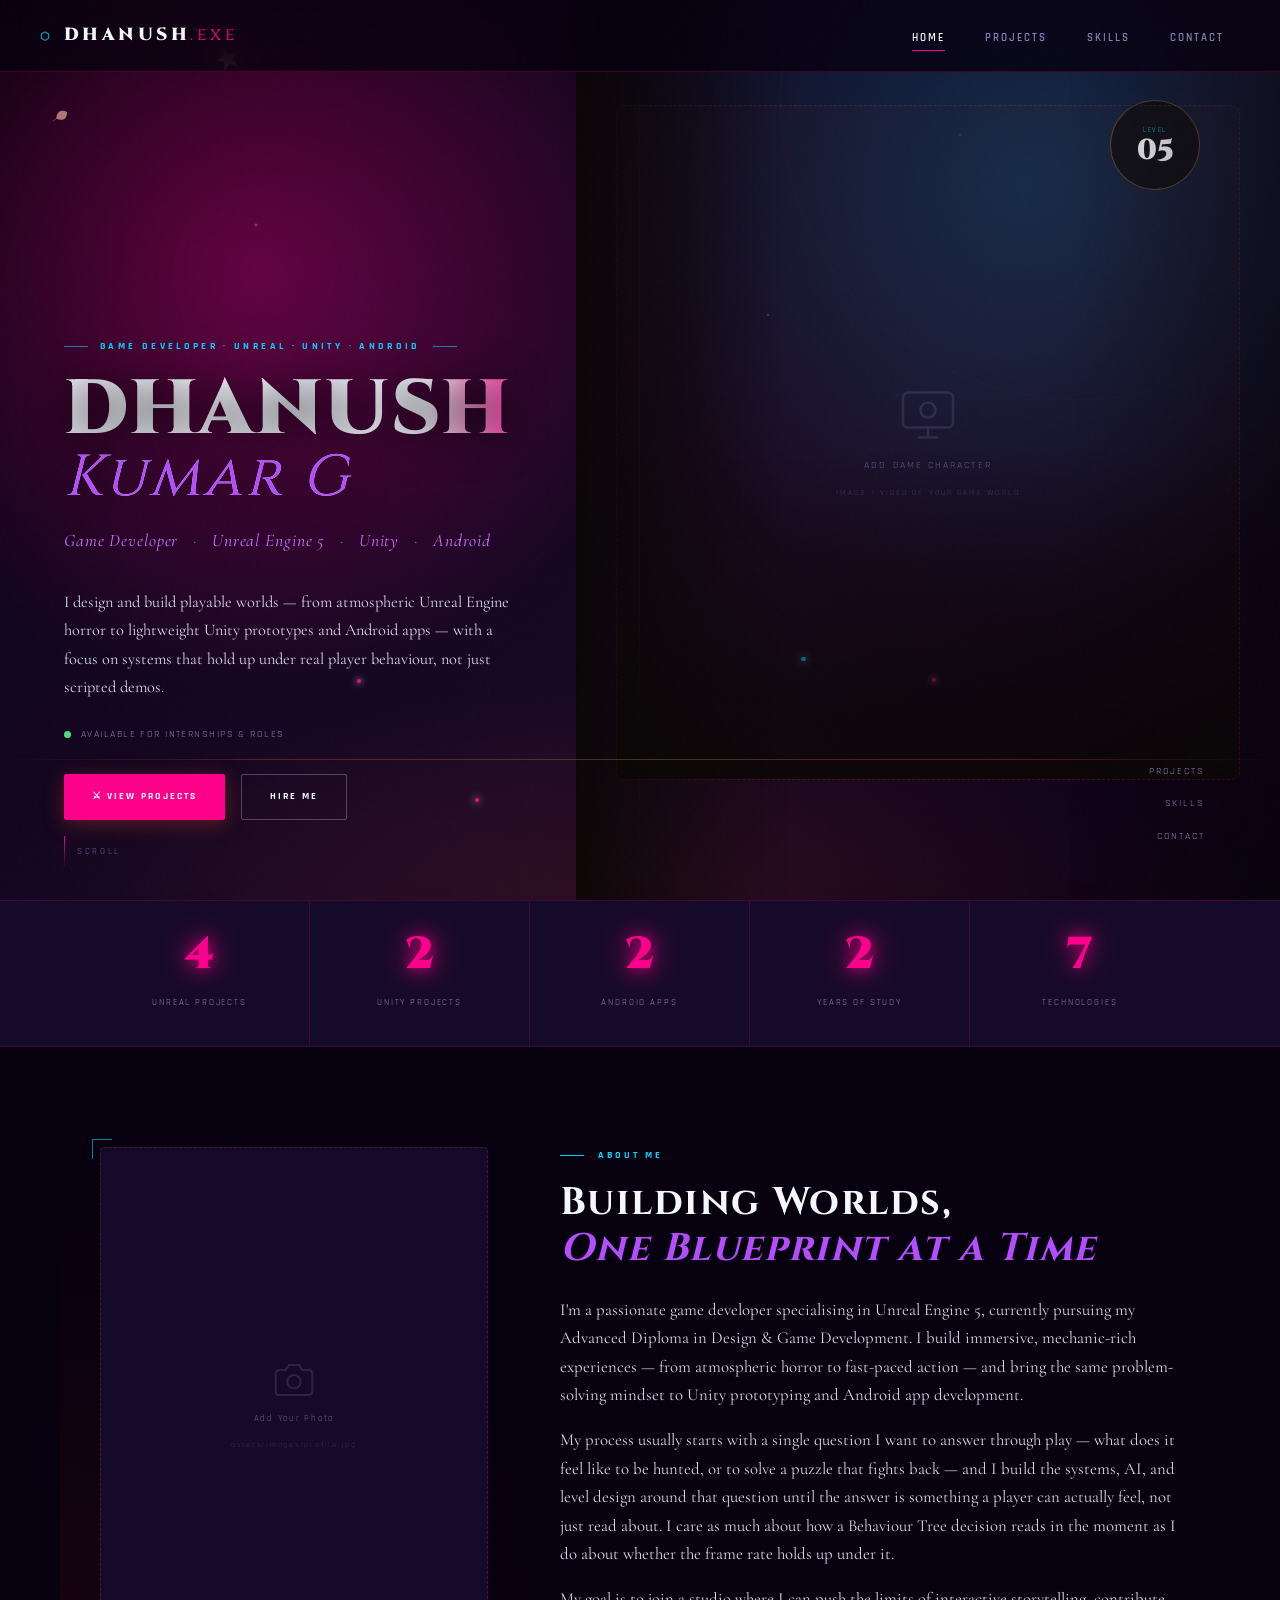
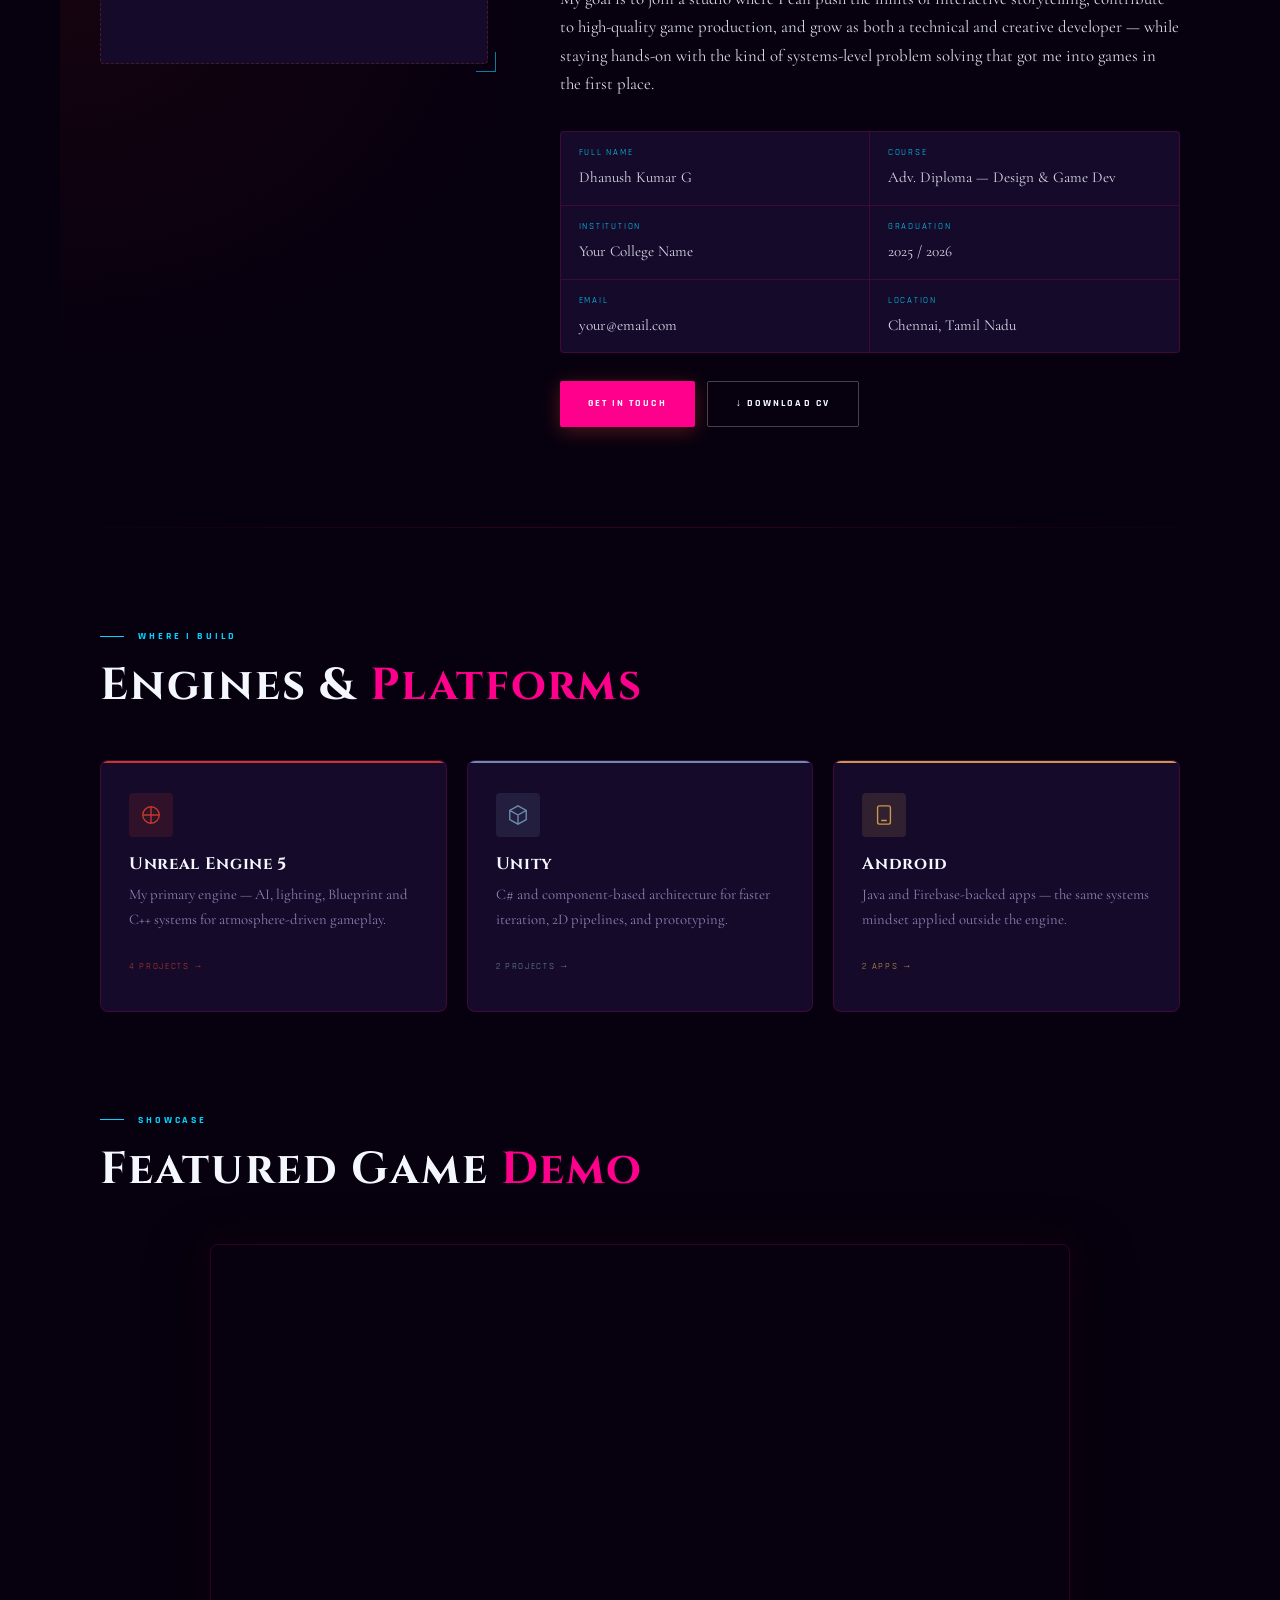
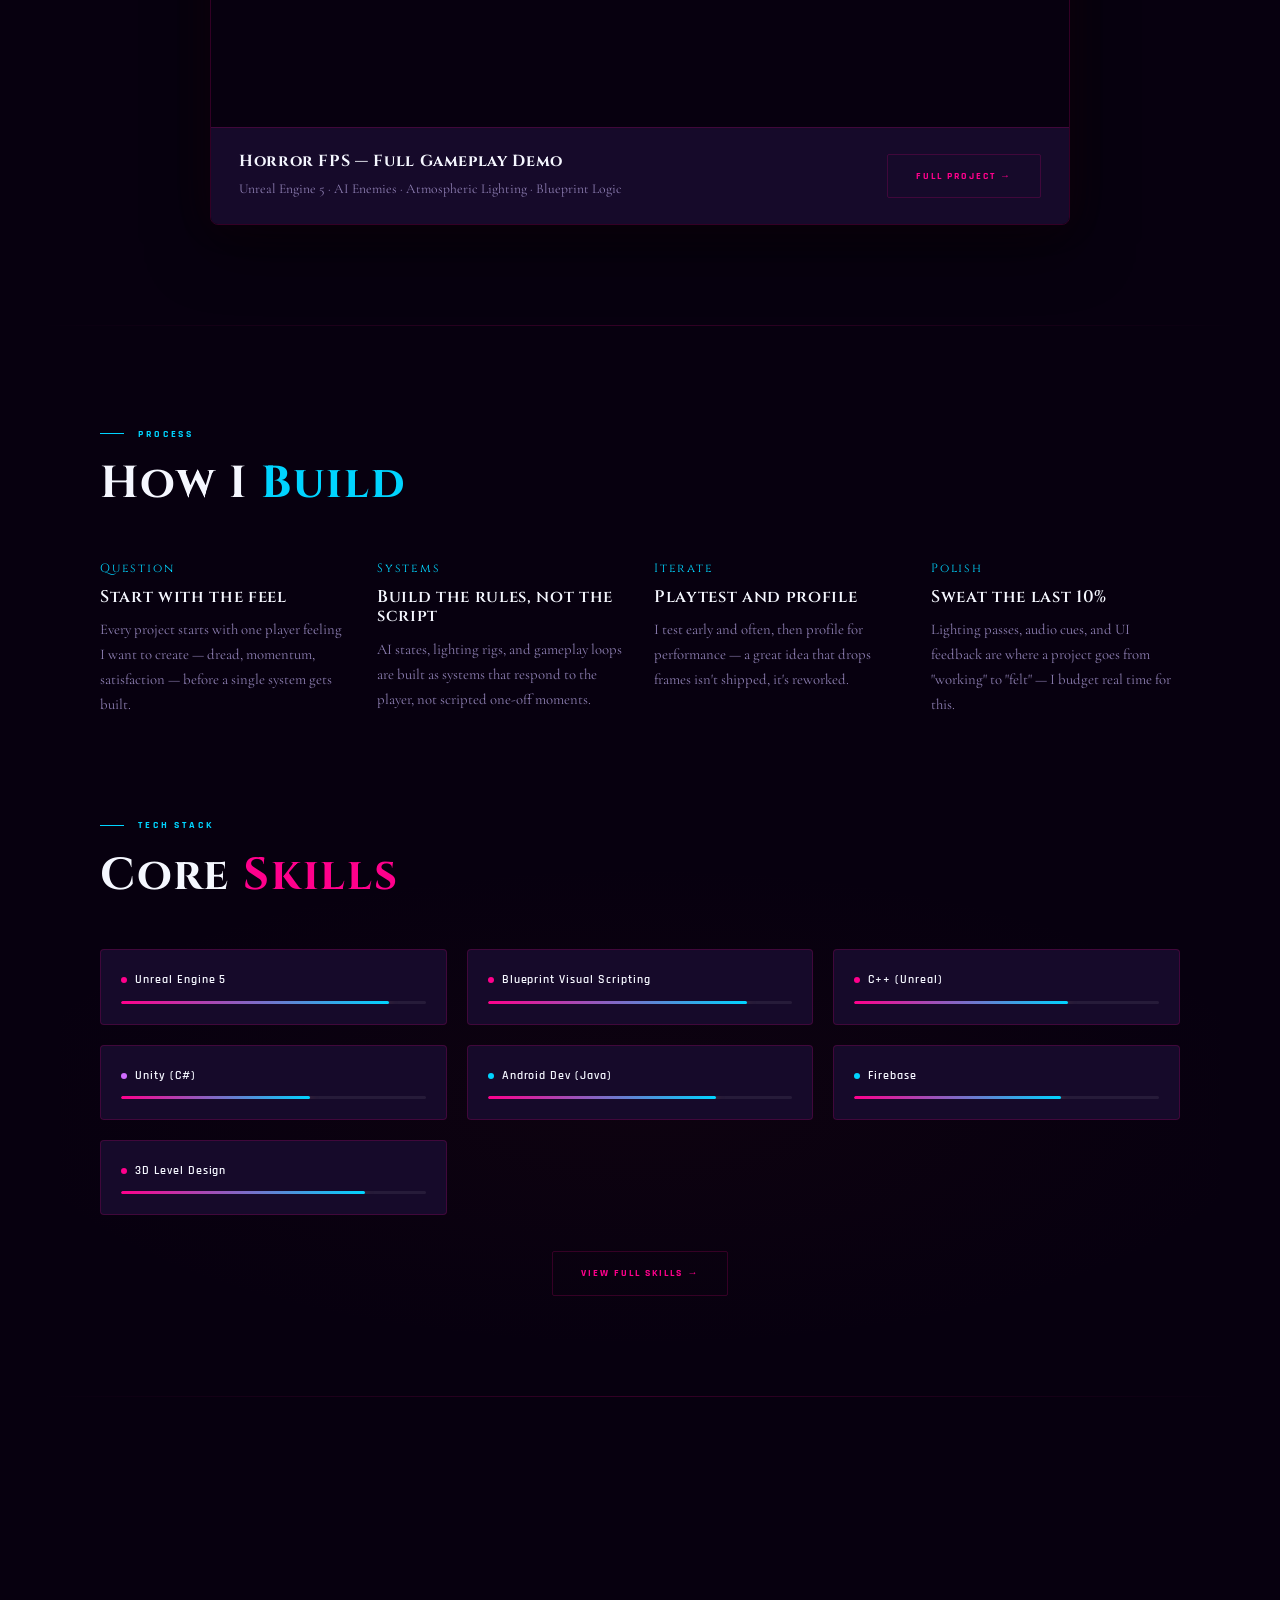
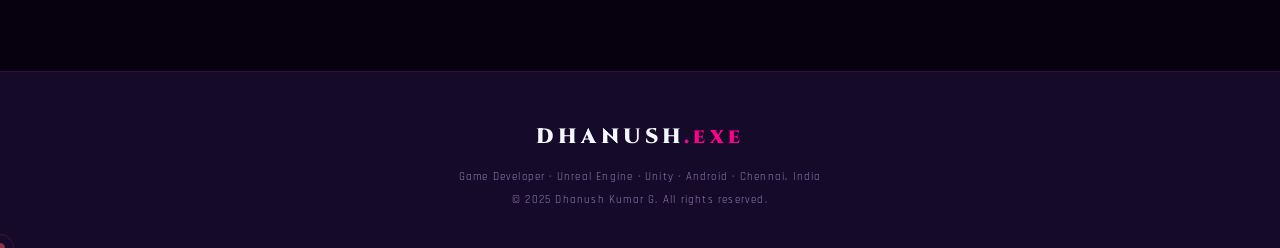
==== commit e7363ab3: "RPG" ====
--- a/index.html
+++ b/index.html
@@ -269,9 +269,6 @@
           <source src="assets/videos/character.mp4" type="video/mp4">
         </video>
     -->
-        <video class="hero-character-video" autoplay loop muted playsinline>
-          <source src="videos/Character.mp4" type="video/mp4">
-        </video>
     <div class="character-placeholder">
       <svg viewBox="0 0 24 24" fill="none" stroke="currentColor" stroke-width="1">
         <rect x="2" y="3" width="20" height="14" rx="2"/>
@@ -300,8 +297,8 @@
       Unreal Engine 5
       <span class="sep">·</span>
       Unity
-      <!-- <span class="sep">·</span>
-      Android -->
+      <span class="sep">·</span>
+      Android
     </p>
 
     <!-- 🔥 REPLACE: A 2-3 sentence pitch — what you build and what you're looking for -->
@@ -601,15 +598,15 @@
 
   <div class="social-row">
     <!-- 🔥 REPLACE hrefs below -->
-    <a href="https://github.com/yourusername" target="_blank" class="social-pill">
+    <a href="https://github.com/DhanushKumar21" target="_blank" class="social-pill">
       <svg viewBox="0 0 24 24" fill="currentColor" width="16" height="16"><path d="M12 2C6.477 2 2 6.484 2 12.017c0 4.425 2.865 8.18 6.839 9.504.5.092.682-.217.682-.483 0-.237-.008-.868-.013-1.703-2.782.605-3.369-1.343-3.369-1.343-.454-1.158-1.11-1.466-1.11-1.466-.908-.62.069-.608.069-.608 1.003.07 1.531 1.032 1.531 1.032.892 1.53 2.341 1.088 2.91.832.092-.647.35-1.088.636-1.338-2.22-.253-4.555-1.113-4.555-4.951 0-1.093.39-1.988 1.029-2.688-.103-.253-.446-1.272.098-2.65 0 0 .84-.27 2.75 1.026A9.564 9.564 0 0 1 12 6.844a9.59 9.59 0 0 1 2.504.337c1.909-1.296 2.747-1.027 2.747-1.027.546 1.379.202 2.398.1 2.651.64.7 1.028 1.595 1.028 2.688 0 3.848-2.339 4.695-4.566 4.943.359.309.678.92.678 1.855 0 1.338-.012 2.419-.012 2.747 0 .268.18.58.688.482A10.019 10.019 0 0 0 22 12.017C22 6.484 17.522 2 12 2z"/></svg>
       GitHub
     </a>
-    <a href="https://linkedin.com/in/yourprofile" target="_blank" class="social-pill gold">
+    <a href="https://www.linkedin.com/in/dhanush-kumar-81a612418/?skipRedirect=true" target="_blank" class="social-pill gold">
       <svg viewBox="0 0 24 24" fill="currentColor" width="16" height="16"><path d="M20.447 20.452h-3.554v-5.569c0-1.328-.027-3.037-1.852-3.037-1.853 0-2.136 1.445-2.136 2.939v5.667H9.351V9h3.414v1.561h.046c.477-.9 1.637-1.85 3.37-1.85 3.601 0 4.267 2.37 4.267 5.455v6.286zM5.337 7.433a2.062 2.062 0 0 1-2.063-2.065 2.064 2.064 0 1 1 2.063 2.065zm1.782 13.019H3.555V9h3.564v11.452zM22.225 0H1.771C.792 0 0 .774 0 1.729v20.542C0 23.227.792 24 1.771 24h20.451C23.2 24 24 23.227 24 22.271V1.729C24 .774 23.2 0 22.222 0h.003z"/></svg>
       LinkedIn
     </a>
-    <a href="https://youtube.com/@yourchannel" target="_blank" class="social-pill red">
+    <a href="https://youtube.com/@dhanush1718-g?si=XBSgn-sHaTm7hwV6" target="_blank" class="social-pill red">
       <svg viewBox="0 0 24 24" fill="currentColor" width="16" height="16"><path d="M23.498 6.186a3.016 3.016 0 0 0-2.122-2.136C19.505 3.545 12 3.545 12 3.545s-7.505 0-9.377.505A3.017 3.017 0 0 0 .502 6.186C0 8.07 0 12 0 12s0 3.93.502 5.814a3.016 3.016 0 0 0 2.122 2.136c1.871.505 9.376.505 9.376.505s7.505 0 9.377-.505a3.015 3.015 0 0 0 2.122-2.136C24 15.93 24 12 24 12s0-3.93-.502-5.814zM9.545 15.568V8.432L15.818 12l-6.273 3.568z"/></svg>
       YouTube
     </a>
--- a/style.css
+++ b/style.css
@@ -329,6 +329,8 @@
   object-position: center;
   border-radius: var(--radius-lg);
   margin: 60px 40px 0;
+  opacity: 0.5;
+  padding: 50px;
 }
 
 /* Vignette on character side */
@@ -1806,7 +1808,7 @@
 @media (max-width: 900px) {
   .hero-character-zone {
     width: 100%;
-    opacity: 0.3;
+    opacity: 1;
     z-index: 0;
   }
   .hero-content {
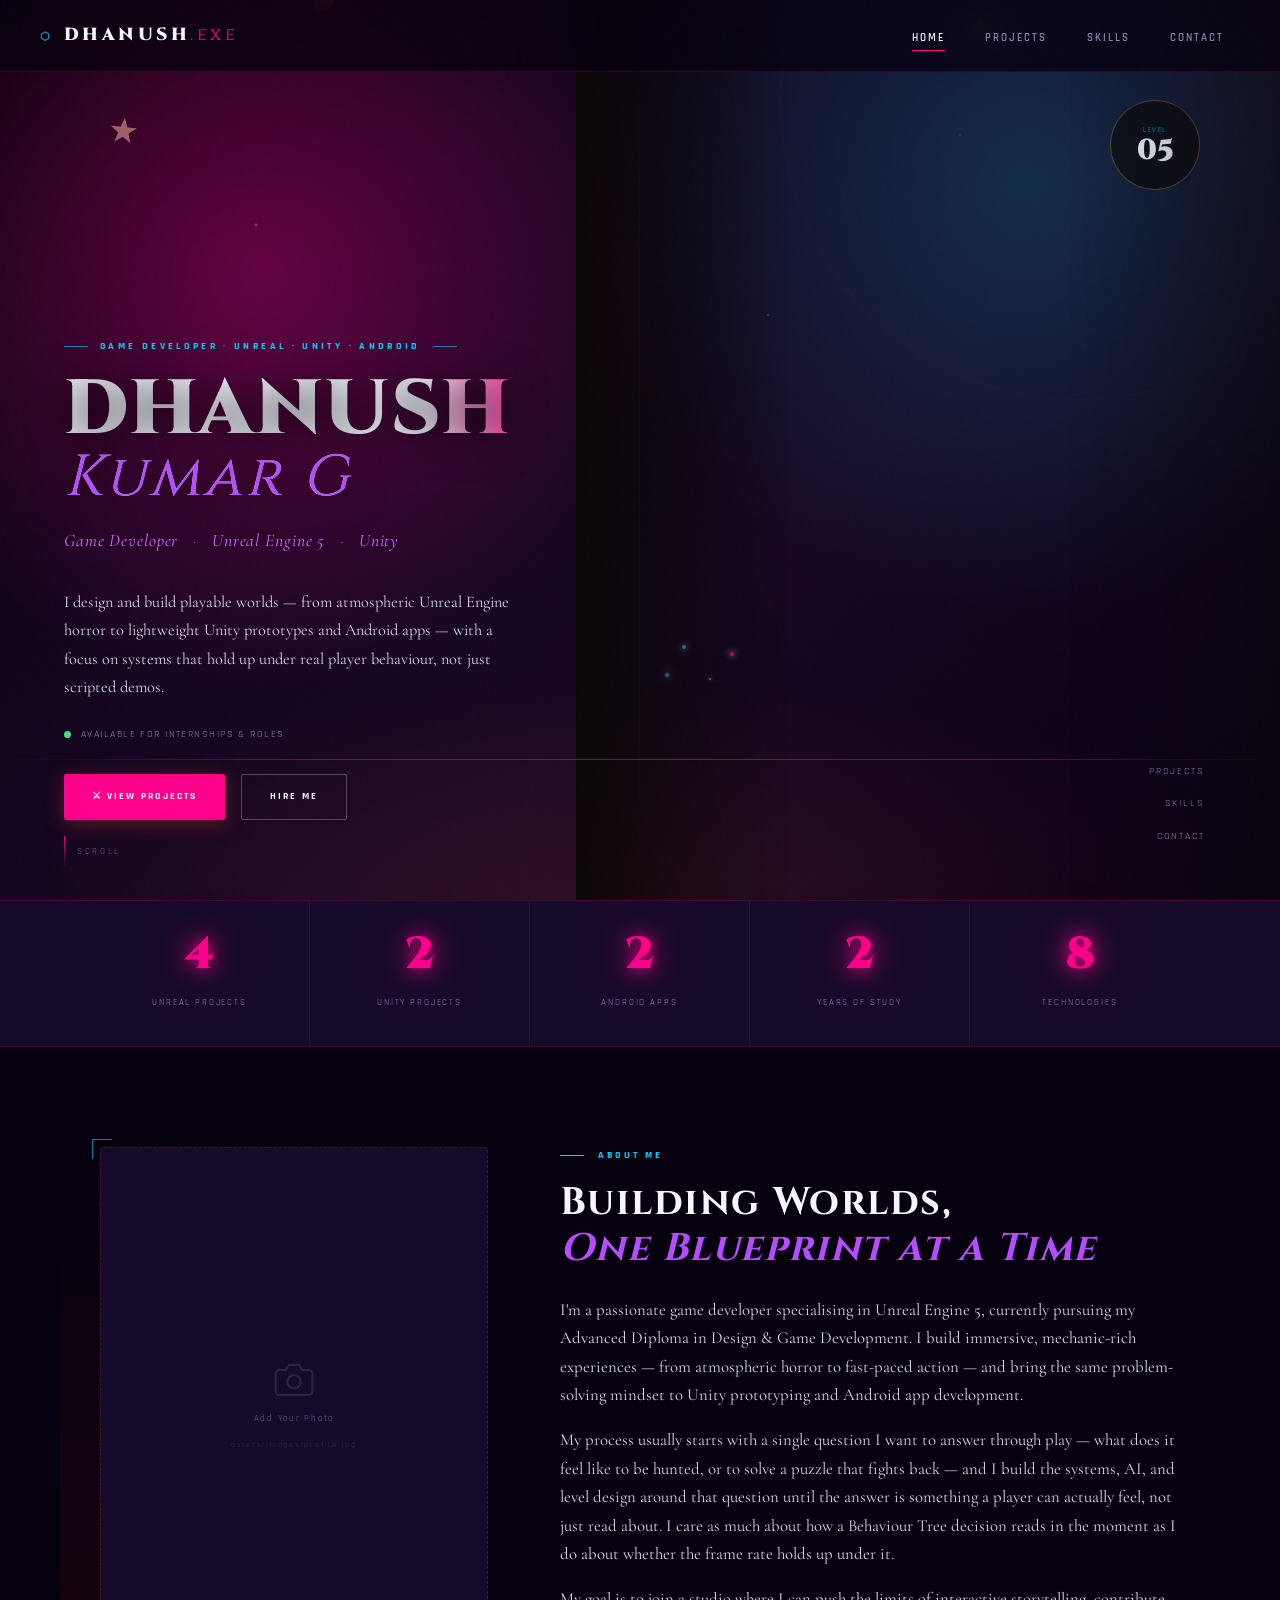
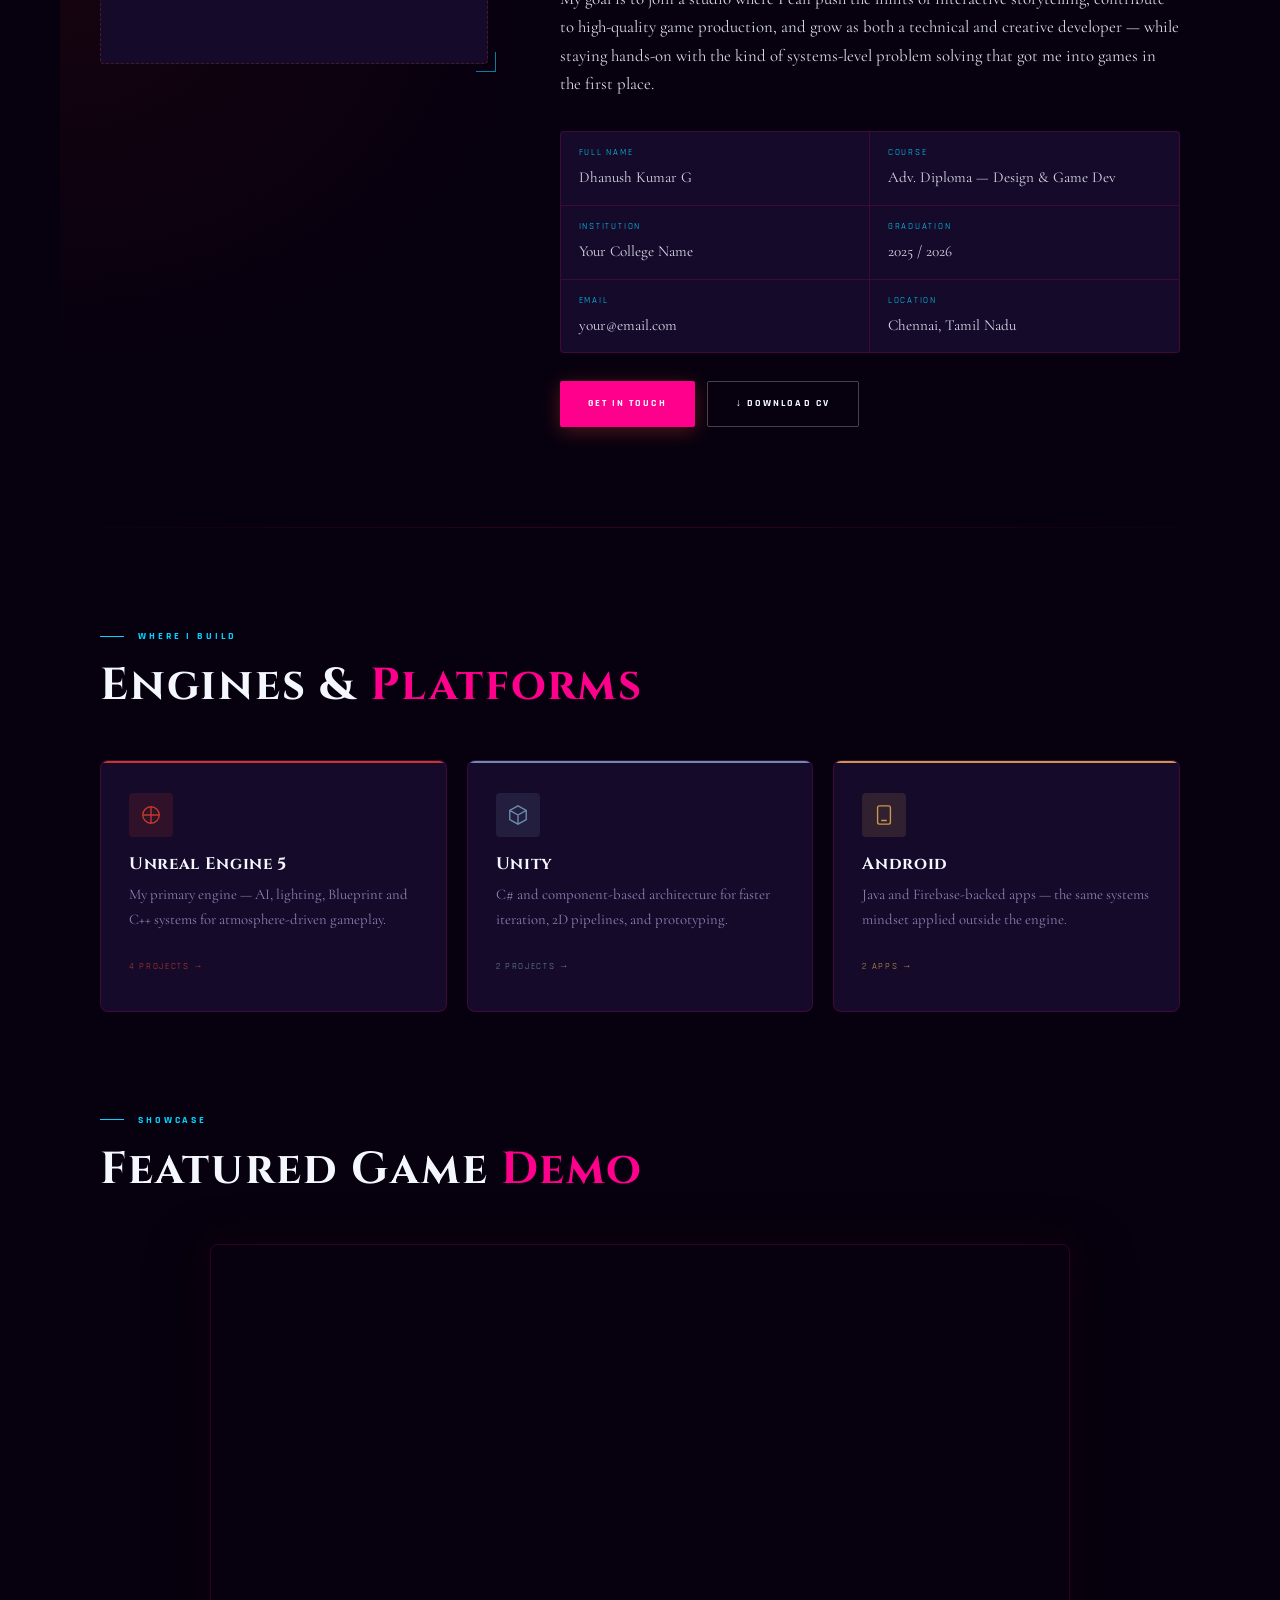
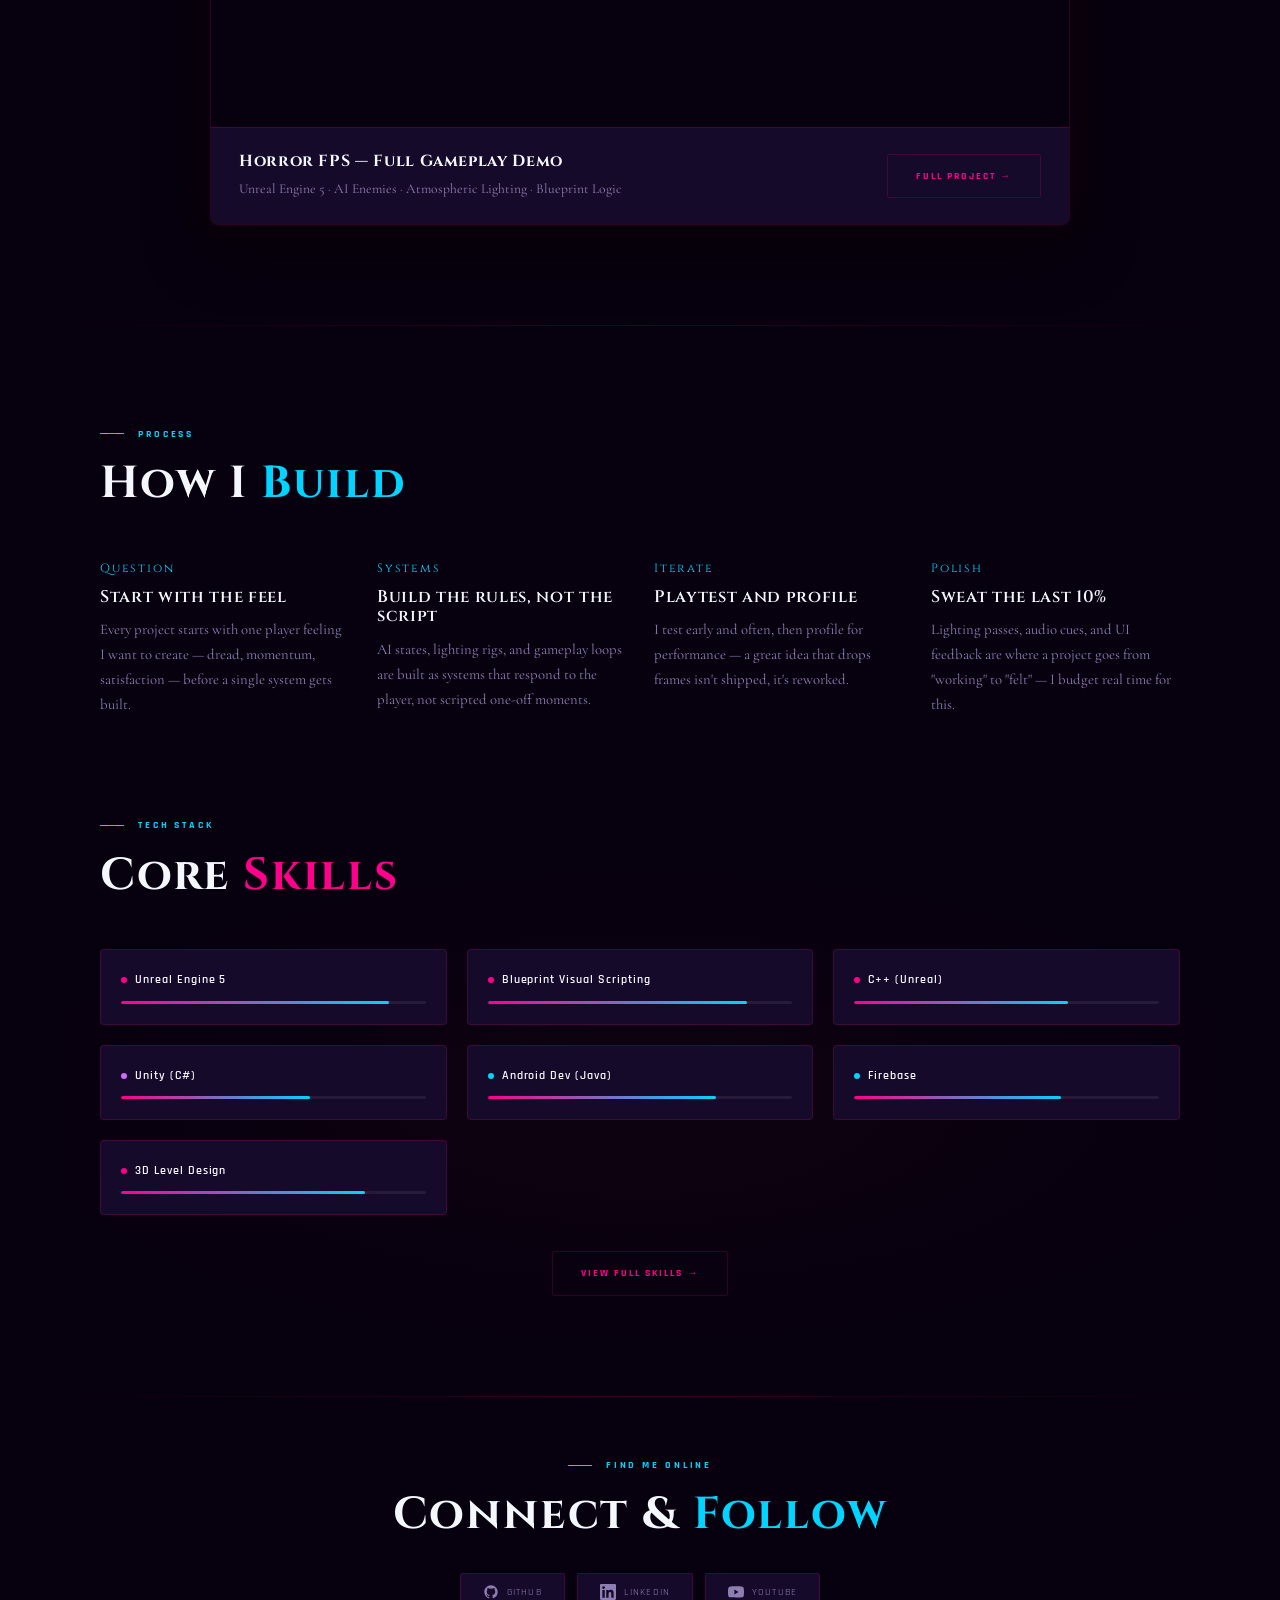
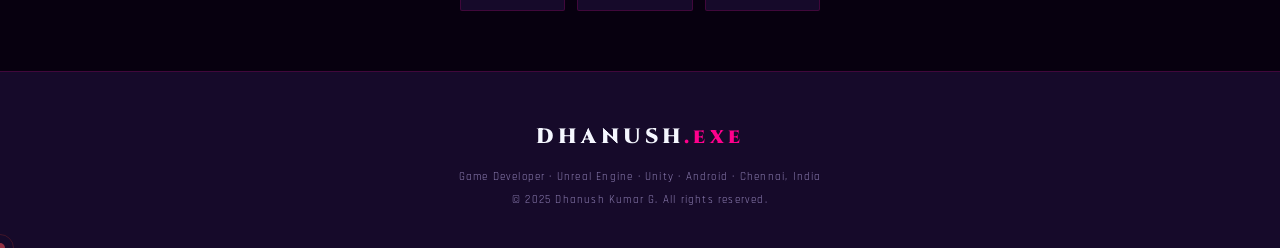
==== commit 197925f5: "Merge branch 'main' of https://github.com/DhanushKumar21/portfolio" ====
--- a/index.html
+++ b/index.html
@@ -269,6 +269,9 @@
           <source src="assets/videos/character.mp4" type="video/mp4">
         </video>
     -->
+        <video class="hero-character-video" autoplay loop muted playsinline>
+          <source src="videos/Character.mp4" type="video/mp4">
+        </video>
     <div class="character-placeholder">
       <svg viewBox="0 0 24 24" fill="none" stroke="currentColor" stroke-width="1">
         <rect x="2" y="3" width="20" height="14" rx="2"/>
@@ -297,8 +300,8 @@
       Unreal Engine 5
       <span class="sep">·</span>
       Unity
-      <span class="sep">·</span>
-      Android
+      <!-- <span class="sep">·</span>
+      Android -->
     </p>
 
     <!-- 🔥 REPLACE: A 2-3 sentence pitch — what you build and what you're looking for -->
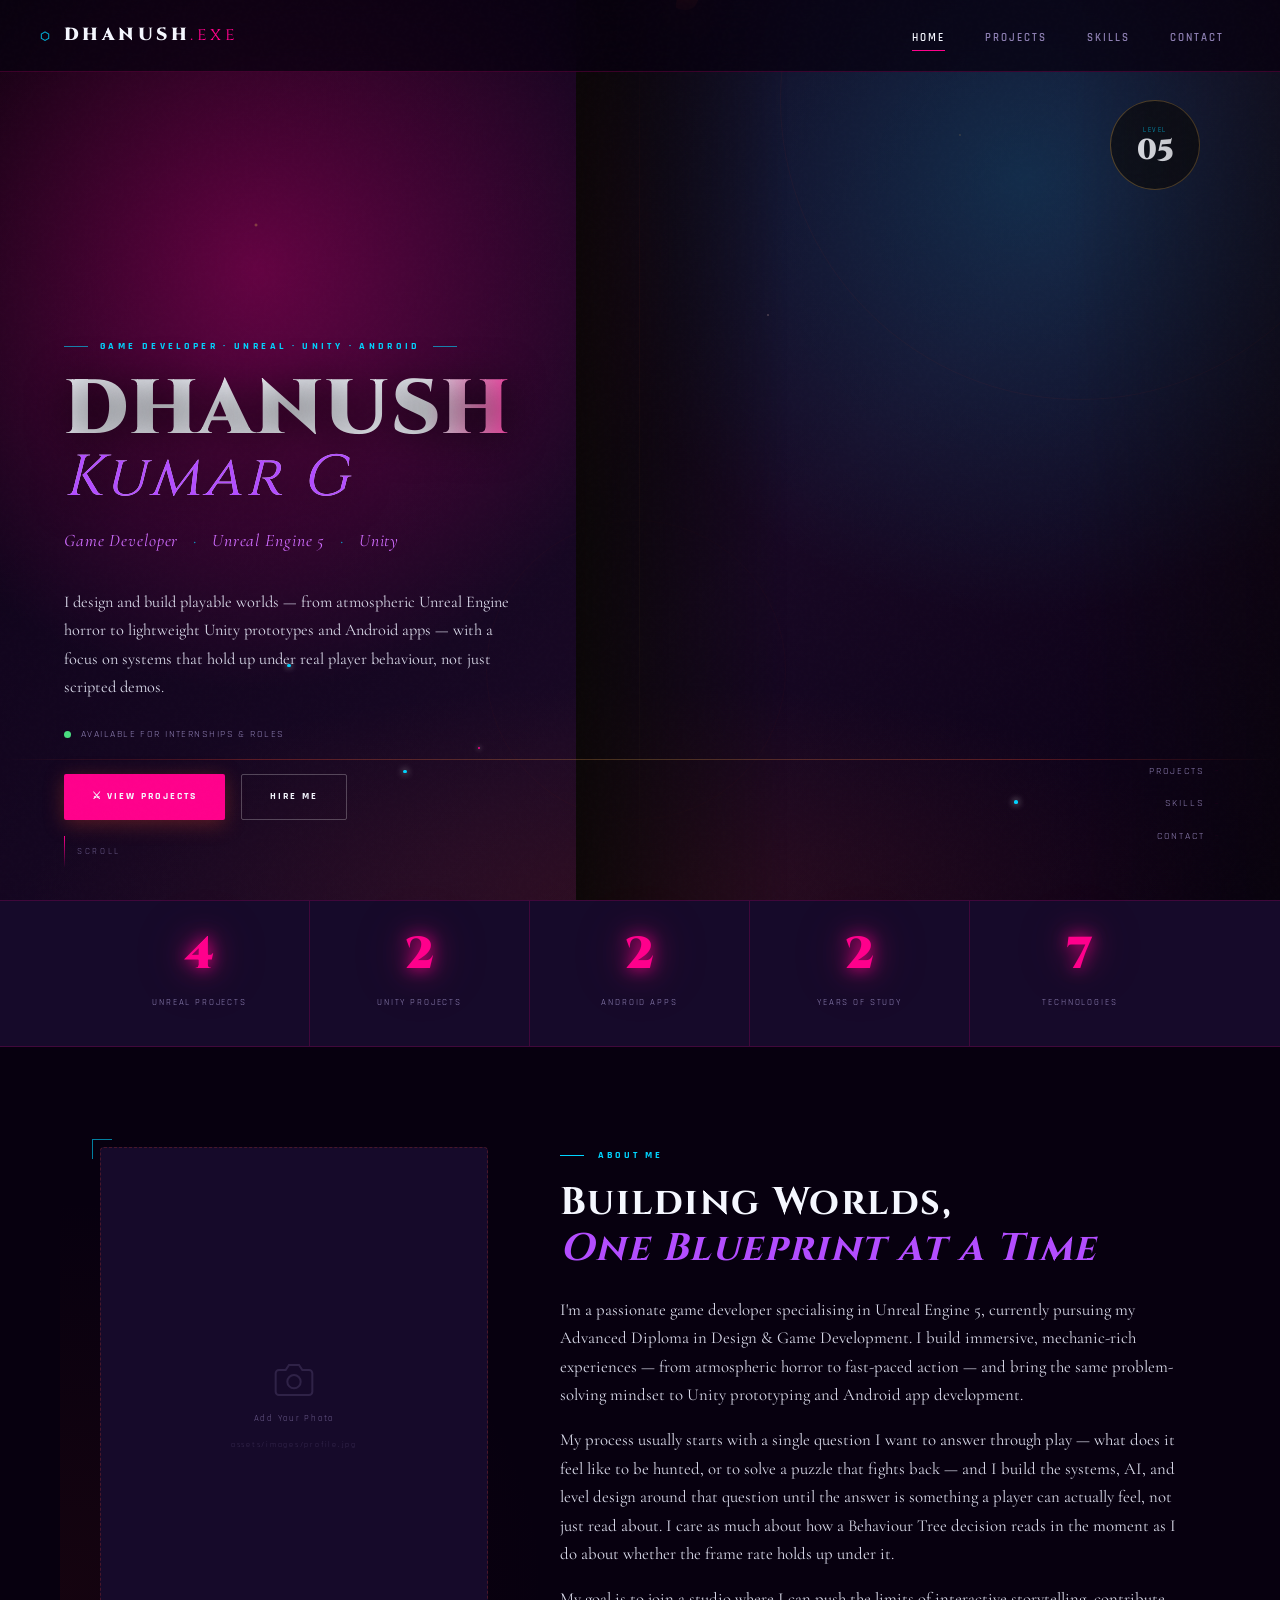
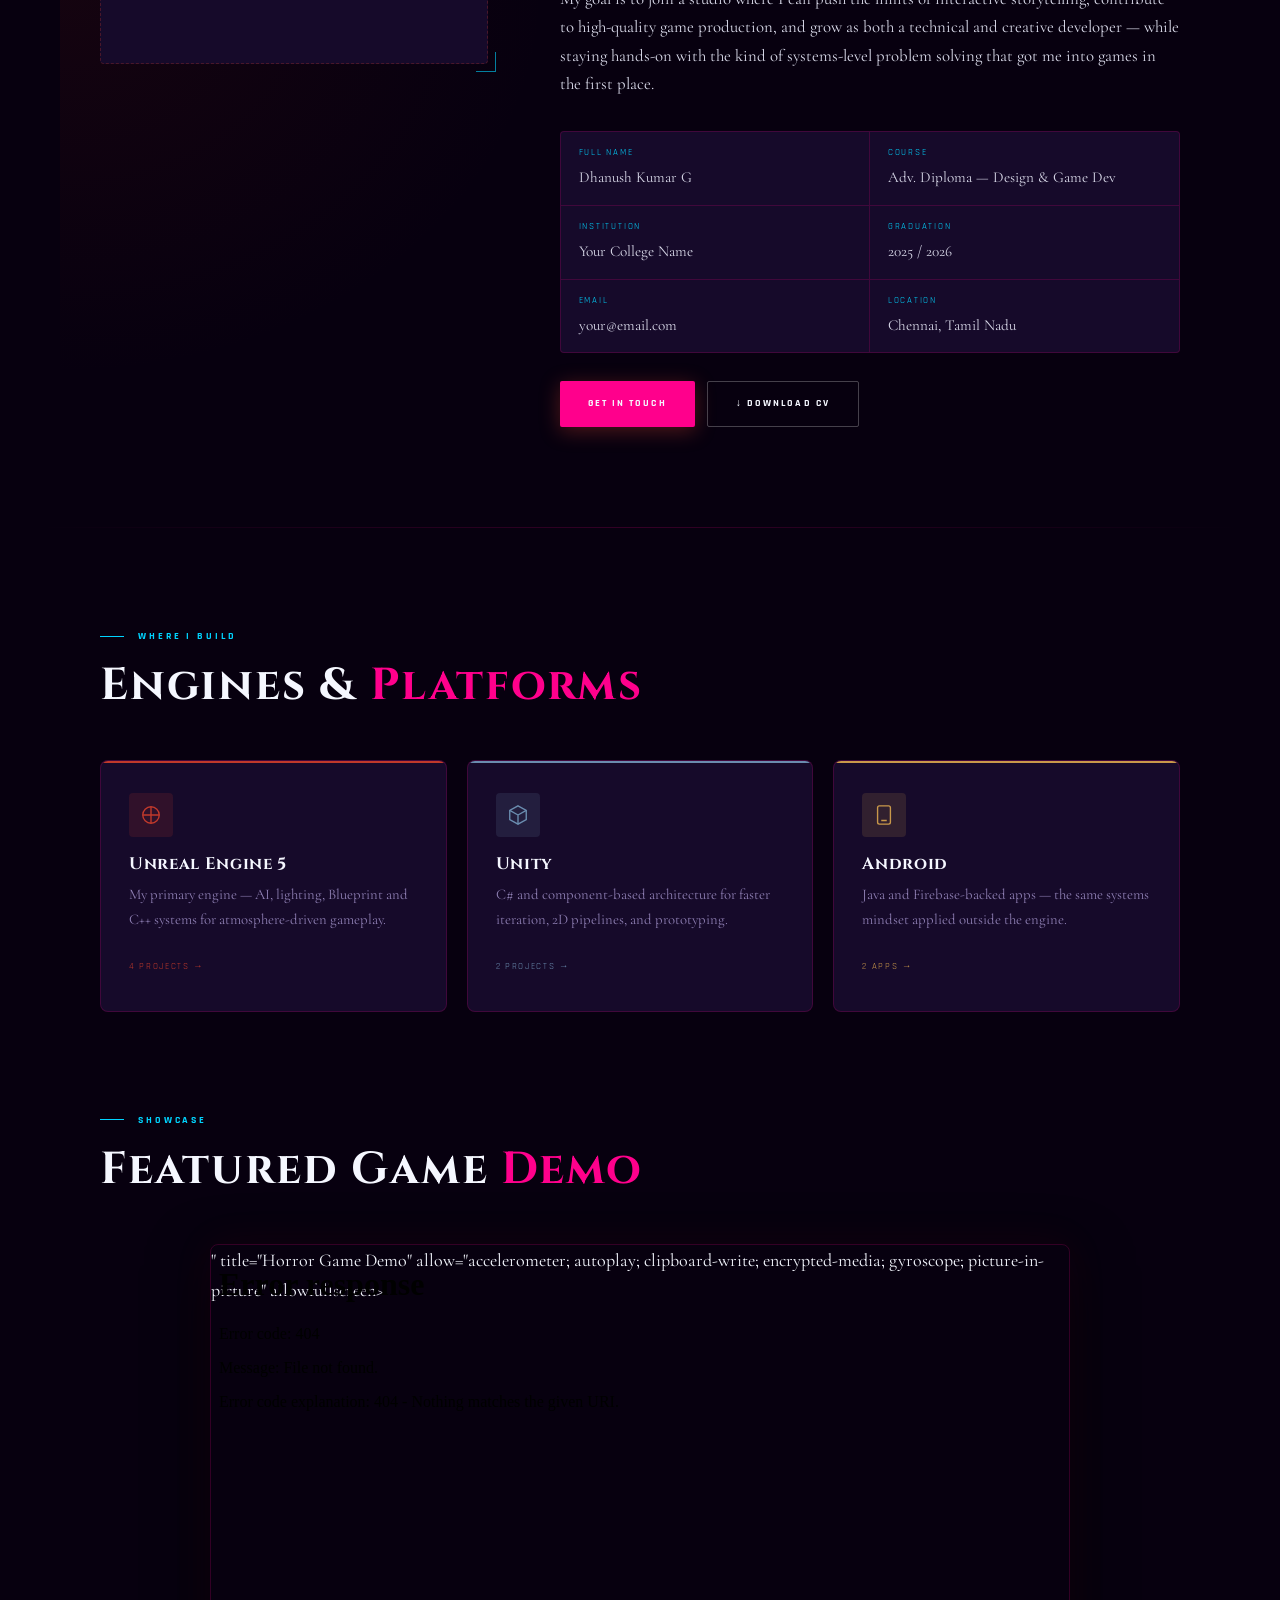
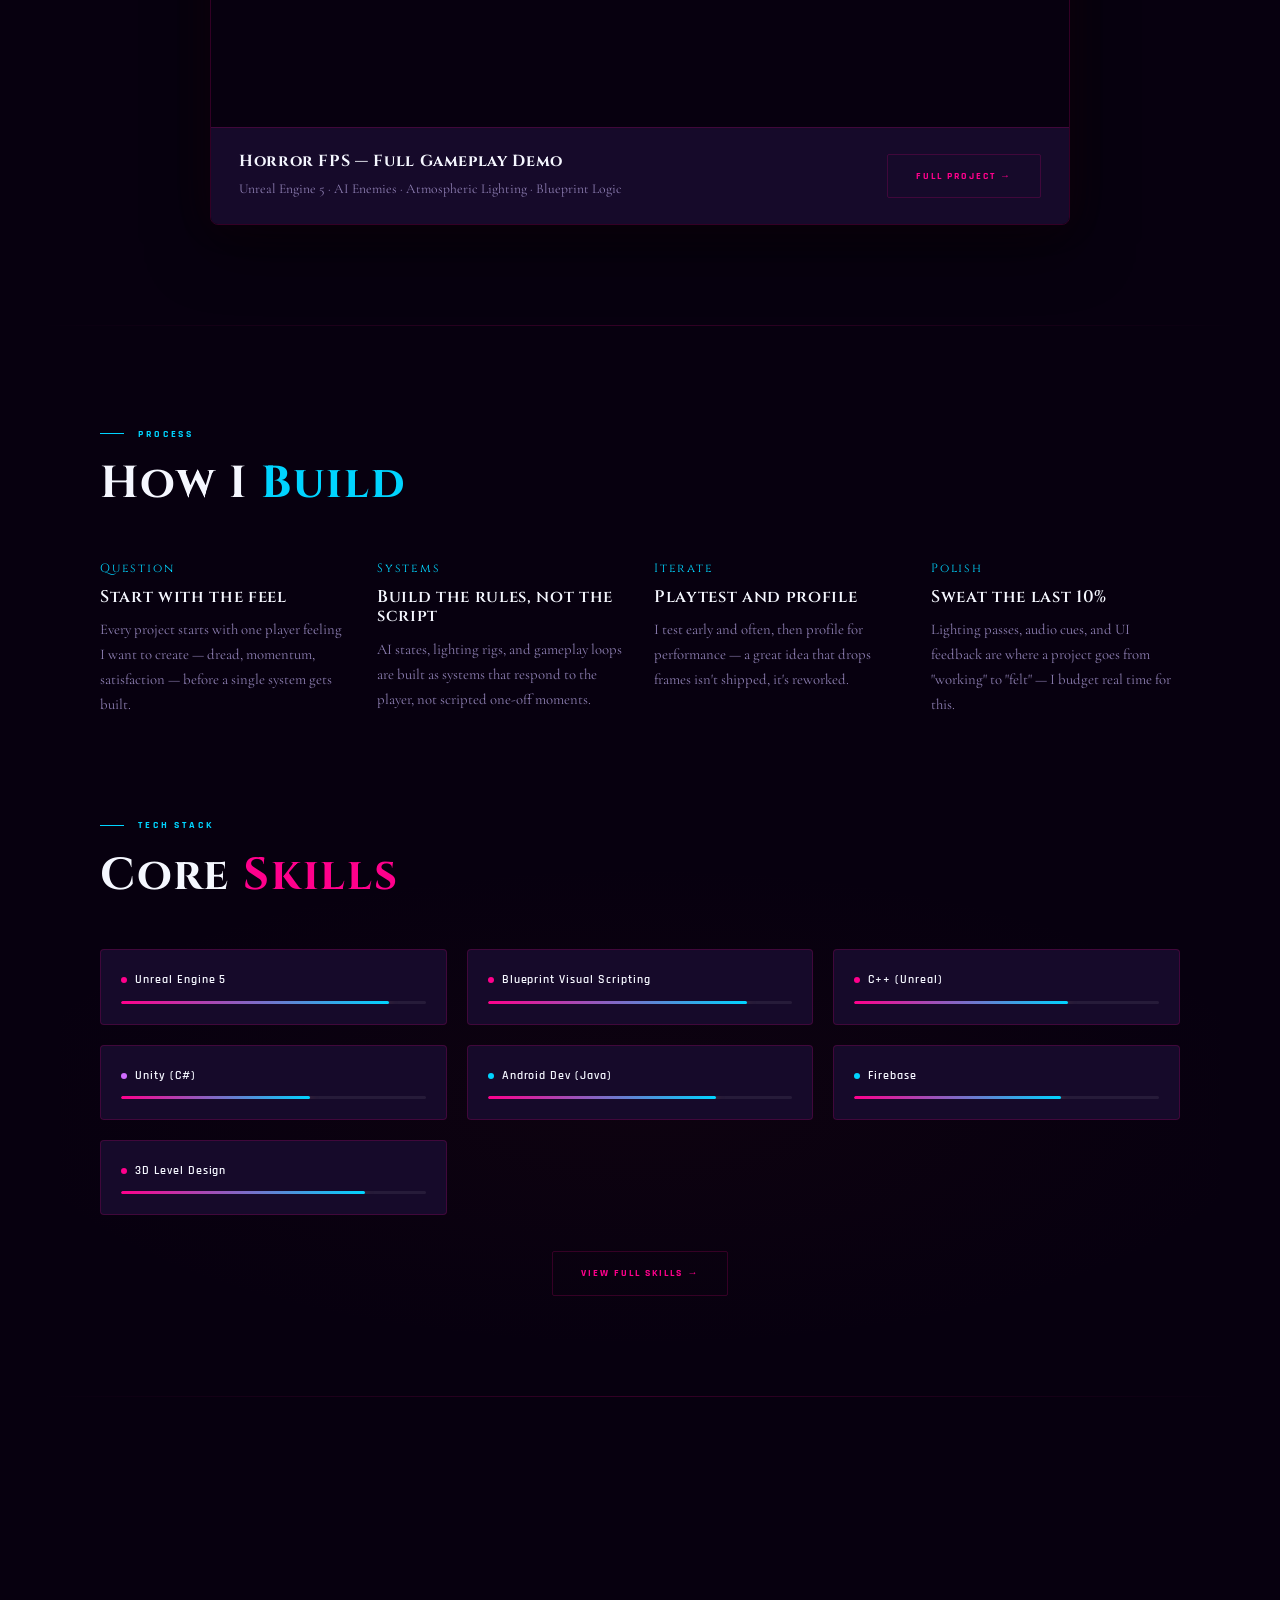
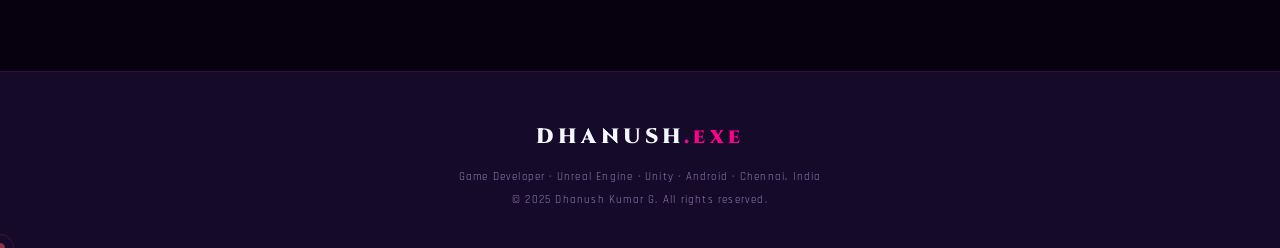
==== commit b7c8e5dc: "Update YouTube video embed and project link" ====
--- a/index.html
+++ b/index.html
@@ -500,8 +500,8 @@
       <div class="yt-embed-wrap">
         <!-- 🔥 REPLACE YOUR_VIDEO_ID -->
         <iframe
-          src="https://www.youtube.com/embed/RjDO6IQrNww?si=WqgNN8OtnXmXbuFM"
-          title="Featured Game Demo"
+          src="<iframe width="560" height="315" src="https://www.youtube.com/embed/x8xmp9-Tx4A?si=dUUzi83nD1Hm-TE3" title="YouTube video player" frameborder="0" allow="accelerometer; autoplay; clipboard-write; encrypted-media; gyroscope; picture-in-picture; web-share" referrerpolicy="strict-origin-when-cross-origin" allowfullscreen></iframe>"
+          title="Horror Game Demo"
           allow="accelerometer; autoplay; clipboard-write; encrypted-media; gyroscope; picture-in-picture"
           allowfullscreen>
         </iframe>
@@ -513,7 +513,7 @@
             <h3 style="font-family:var(--font-h);font-size:1rem;color:var(--white);margin-bottom:6px;">Horror FPS — Full Gameplay Demo</h3>
             <p style="font-size:0.85rem;color:var(--muted);">Unreal Engine 5 · AI Enemies · Atmospheric Lighting · Blueprint Logic</p>
           </div>
-          <a href="project-detail.html?slug=horror-fps-survive-the-dark" class="btn btn-ghost" style="white-space:nowrap;">Full Project →</a>
+          <a href="project-detail.html?slug=gameplay-event-manager" class="btn btn-ghost" style="white-space:nowrap;">Full Project →</a>
         </div>
       </div>
     </div>
@@ -627,4 +627,4 @@
 
 <script src="script.js"></script>
 </body>
-</html>+</html>
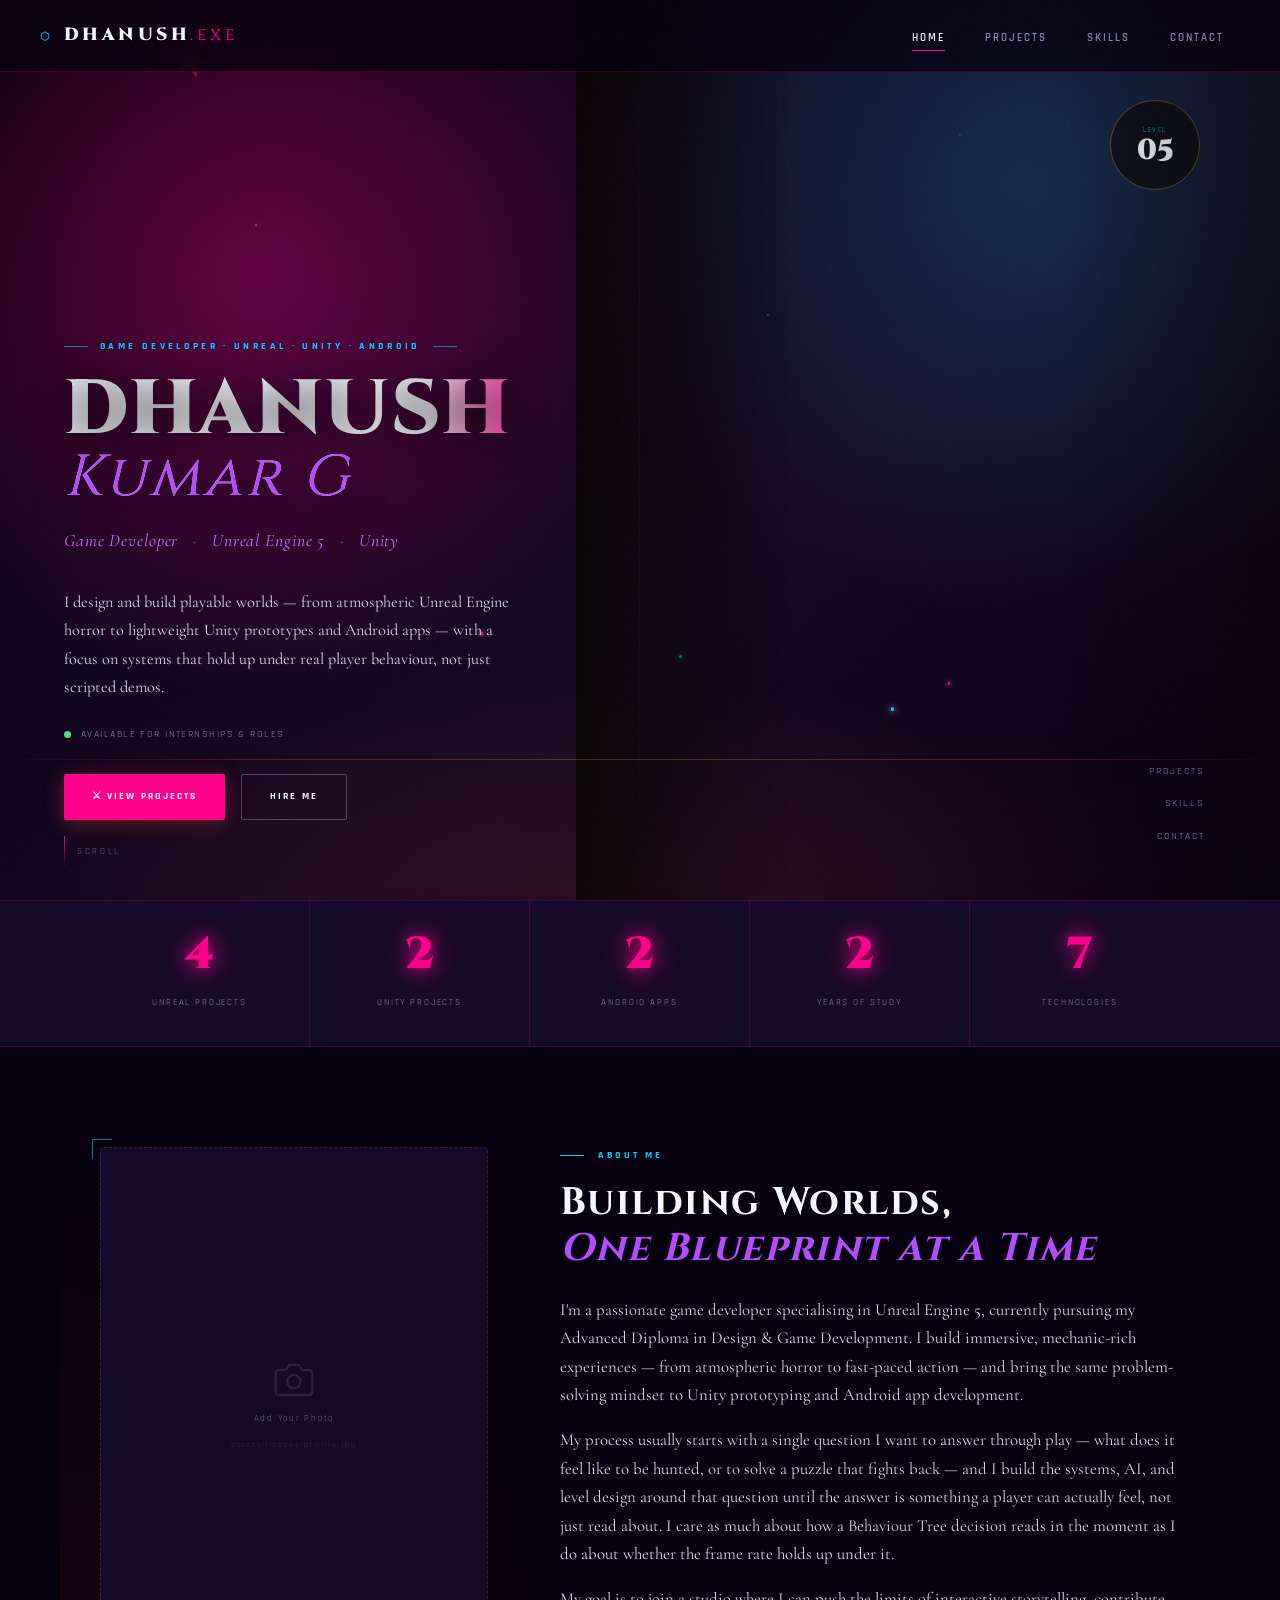
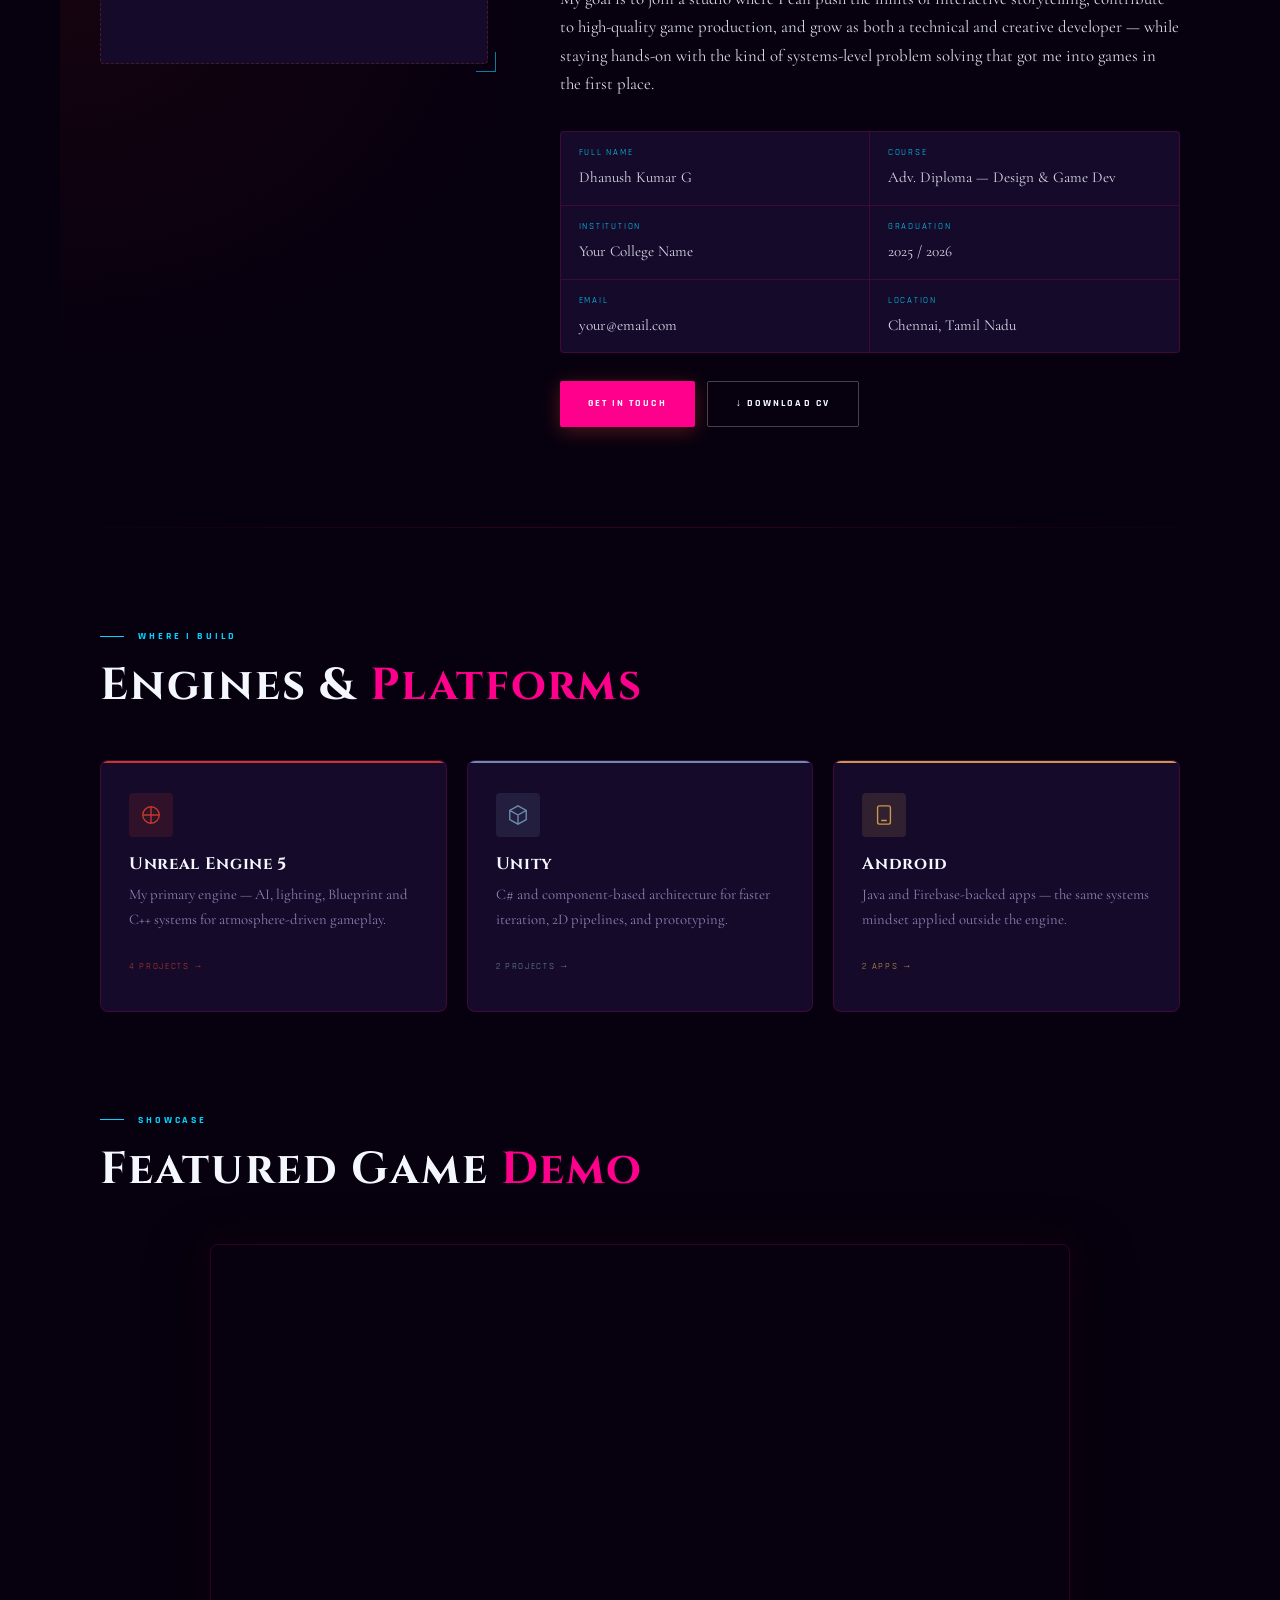
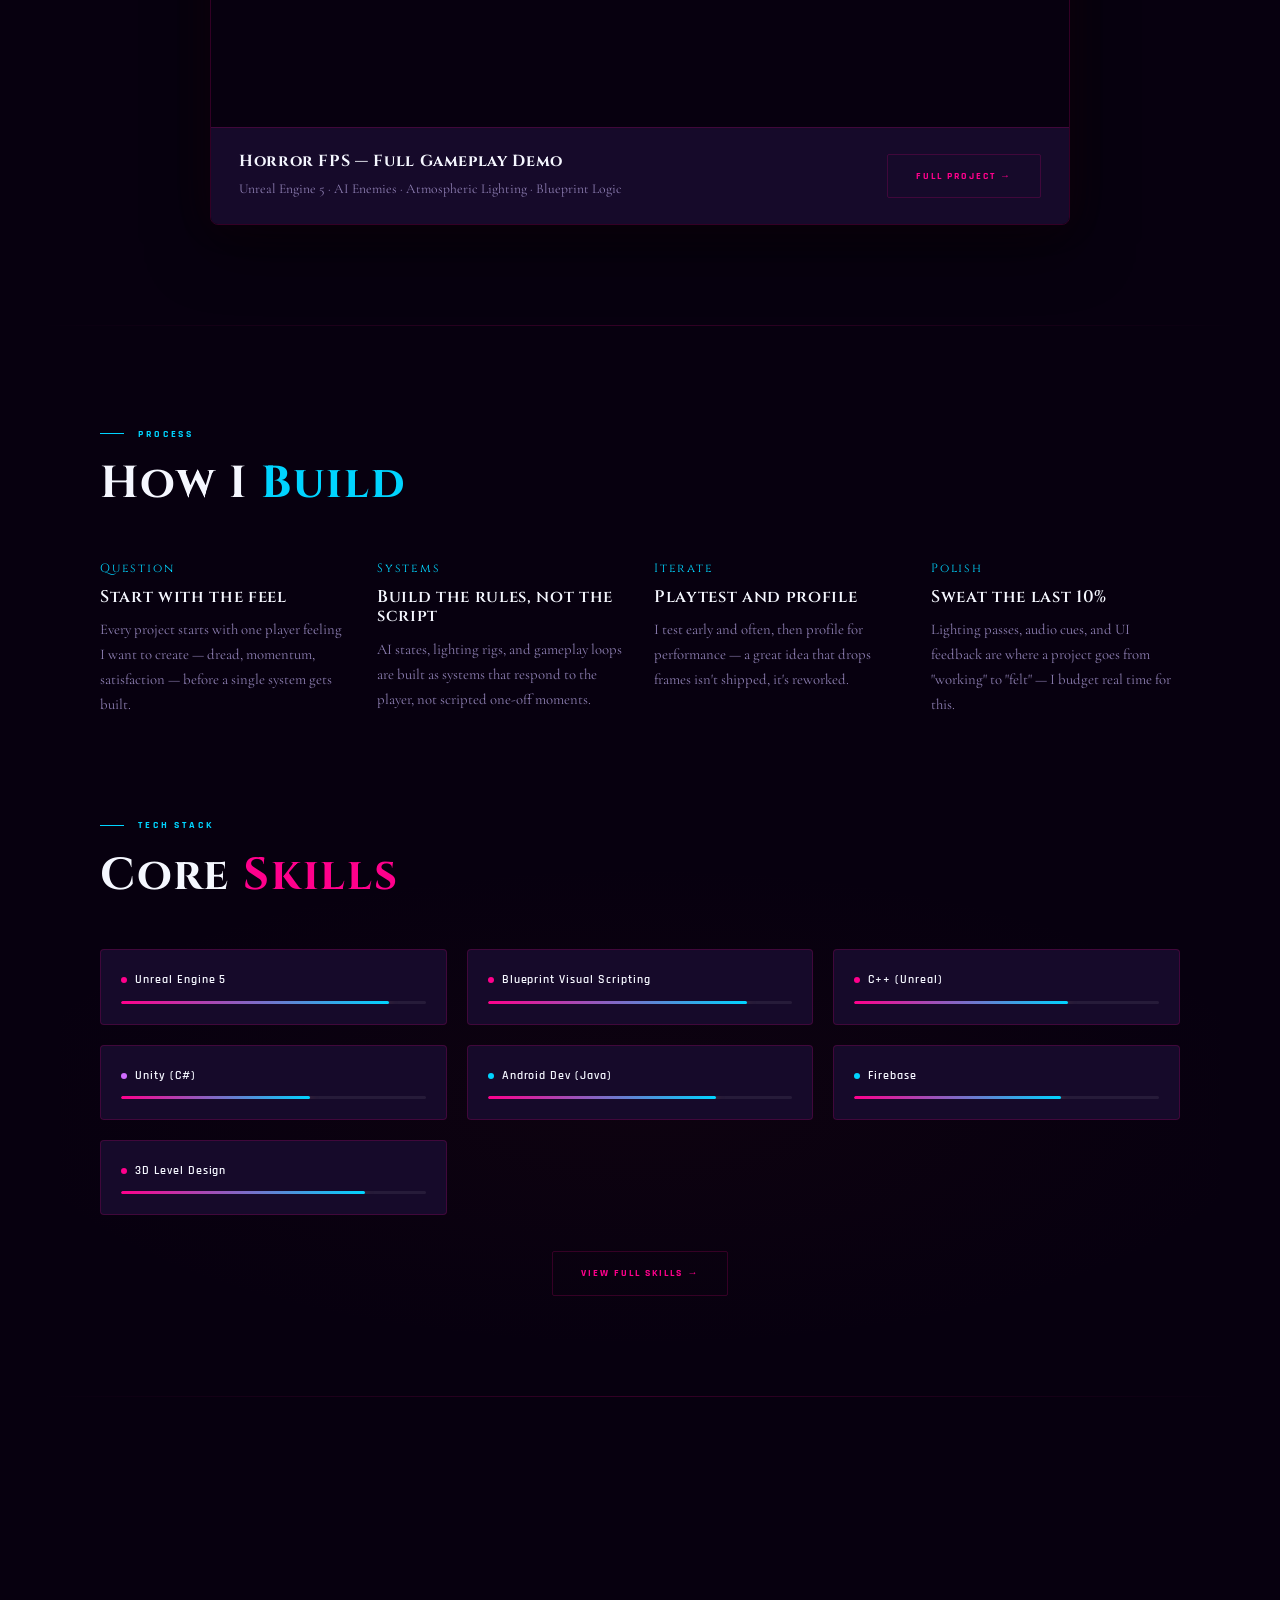
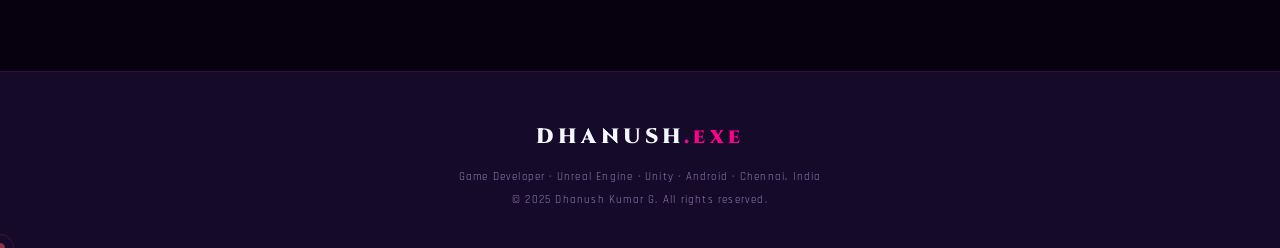
==== commit de949d07: "Update YouTube iframe title and remove comments" ====
--- a/index.html
+++ b/index.html
@@ -498,14 +498,13 @@
   <div style="max-width:860px;margin:0 auto;">
     <div class="video-frame">
       <div class="yt-embed-wrap">
-        <!-- 🔥 REPLACE YOUR_VIDEO_ID -->
-        <iframe
-          src="<iframe width="560" height="315" src="https://www.youtube.com/embed/x8xmp9-Tx4A?si=dUUzi83nD1Hm-TE3" title="YouTube video player" frameborder="0" allow="accelerometer; autoplay; clipboard-write; encrypted-media; gyroscope; picture-in-picture; web-share" referrerpolicy="strict-origin-when-cross-origin" allowfullscreen></iframe>"
-          title="Horror Game Demo"
-          allow="accelerometer; autoplay; clipboard-write; encrypted-media; gyroscope; picture-in-picture"
-          allowfullscreen>
-        </iframe>
-      </div>
+  <iframe
+    src="https://www.youtube.com/embed/x8xmp9-Tx4A?si=dUUzi83nD1Hm-TE3"
+    title="Gameplay Event Manager Showcase"
+    allow="accelerometer; autoplay; clipboard-write; encrypted-media; gyroscope; picture-in-picture; web-share"
+    allowfullscreen>
+  </iframe>
+</div>
       <div class="video-caption">
         <div style="display:flex;justify-content:space-between;align-items:center;flex-wrap:wrap;gap:12px;">
           <div>
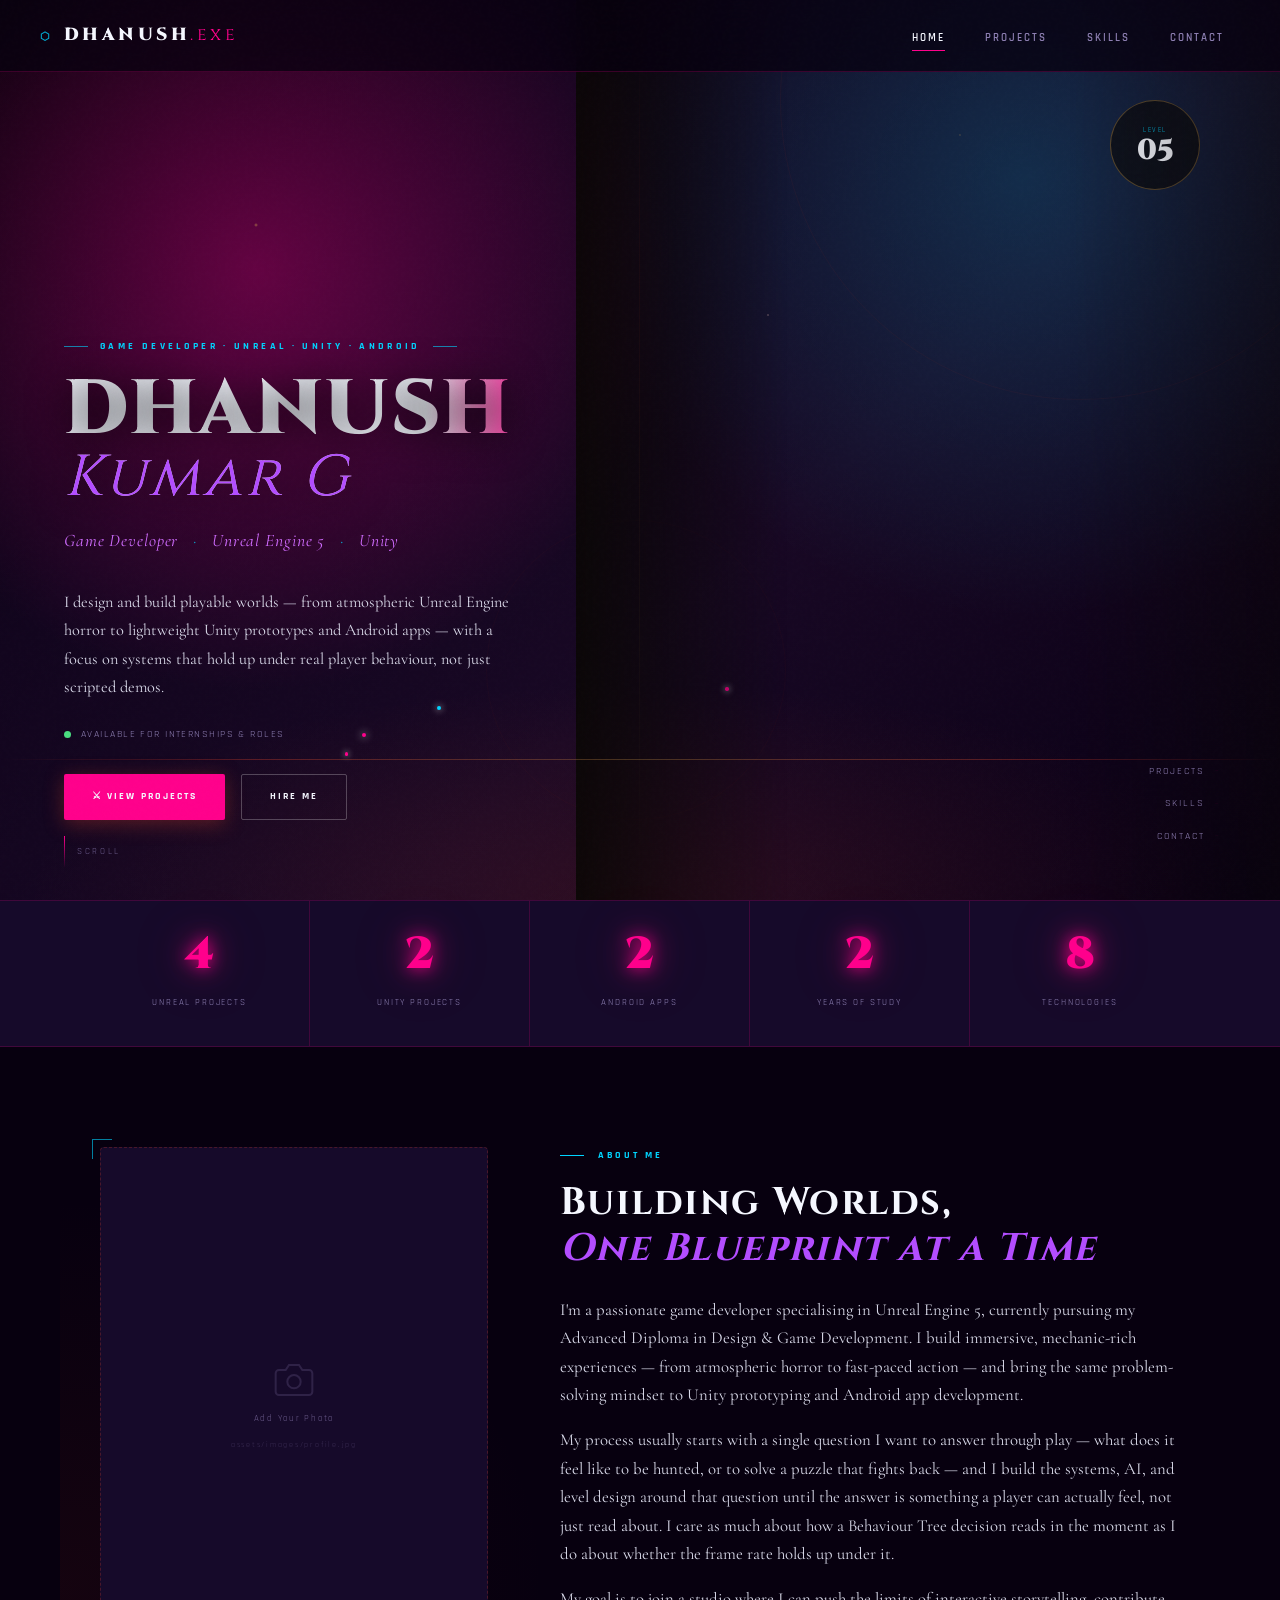
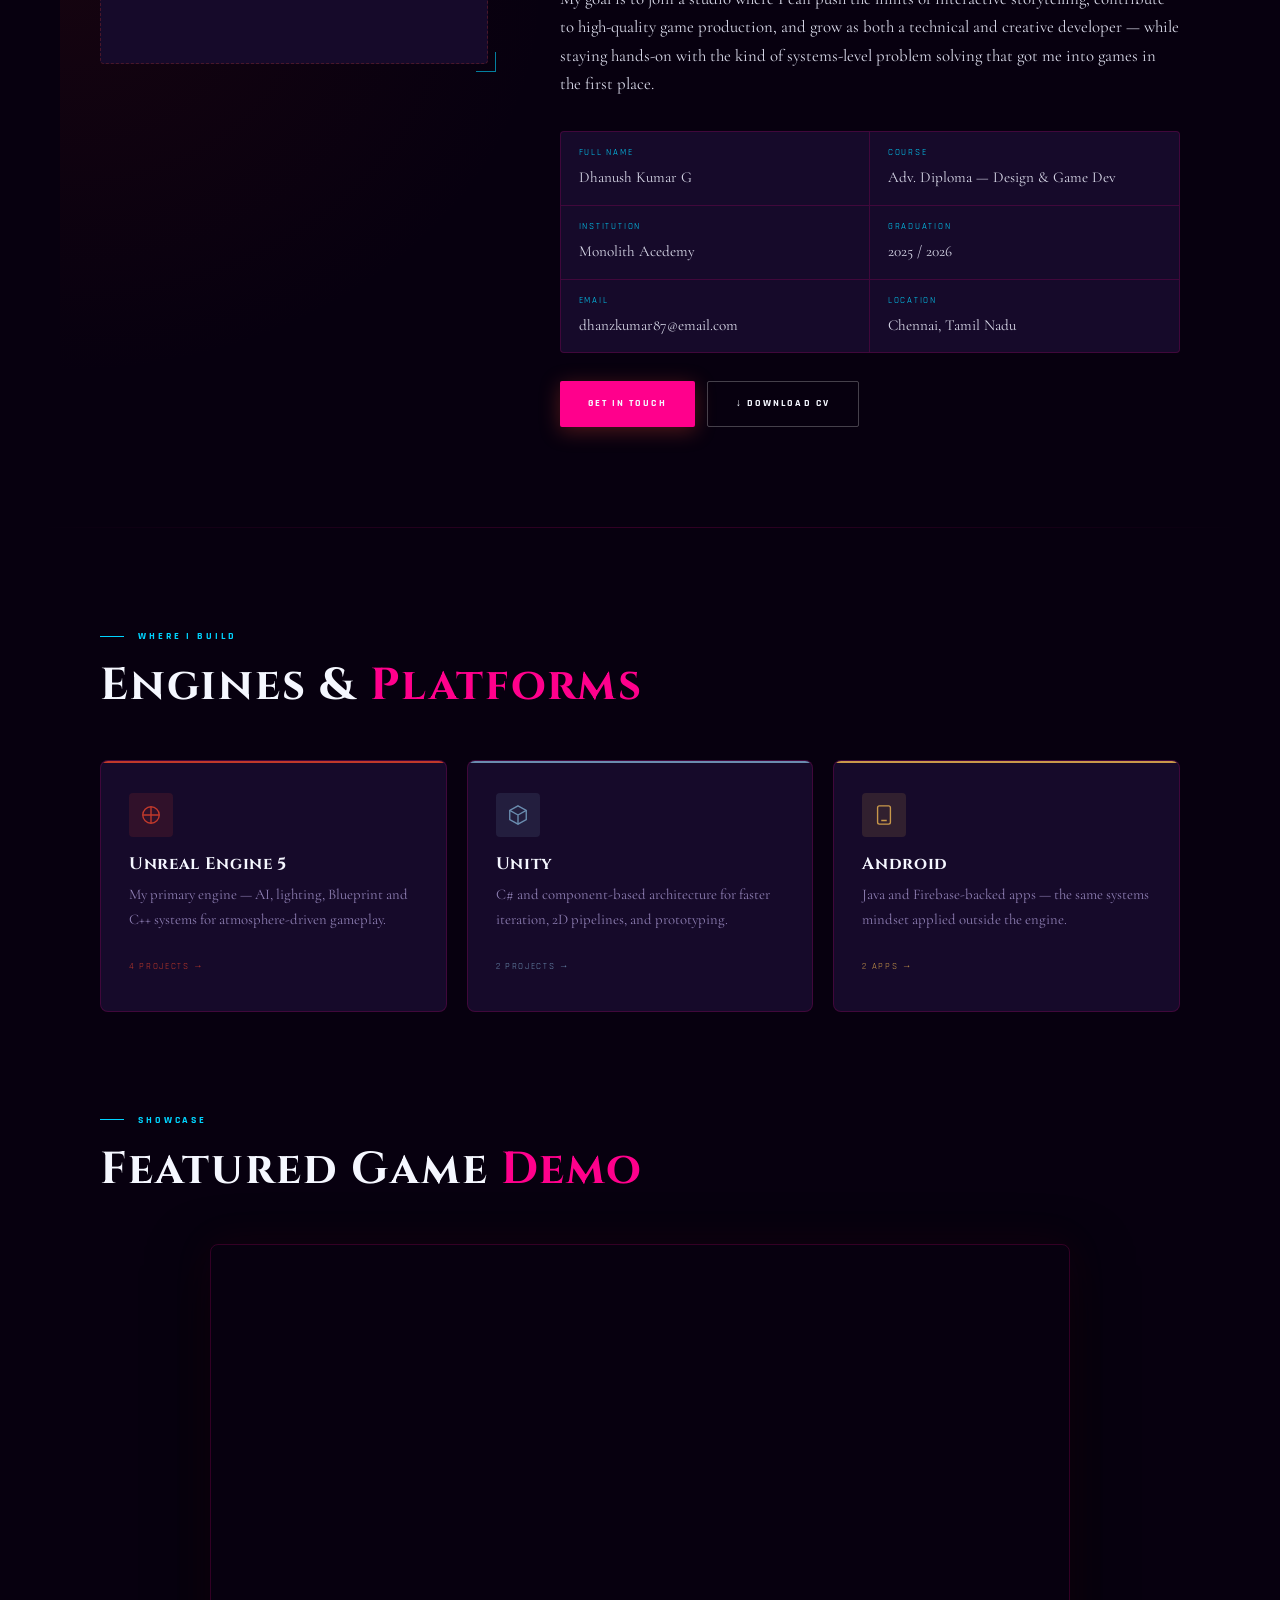
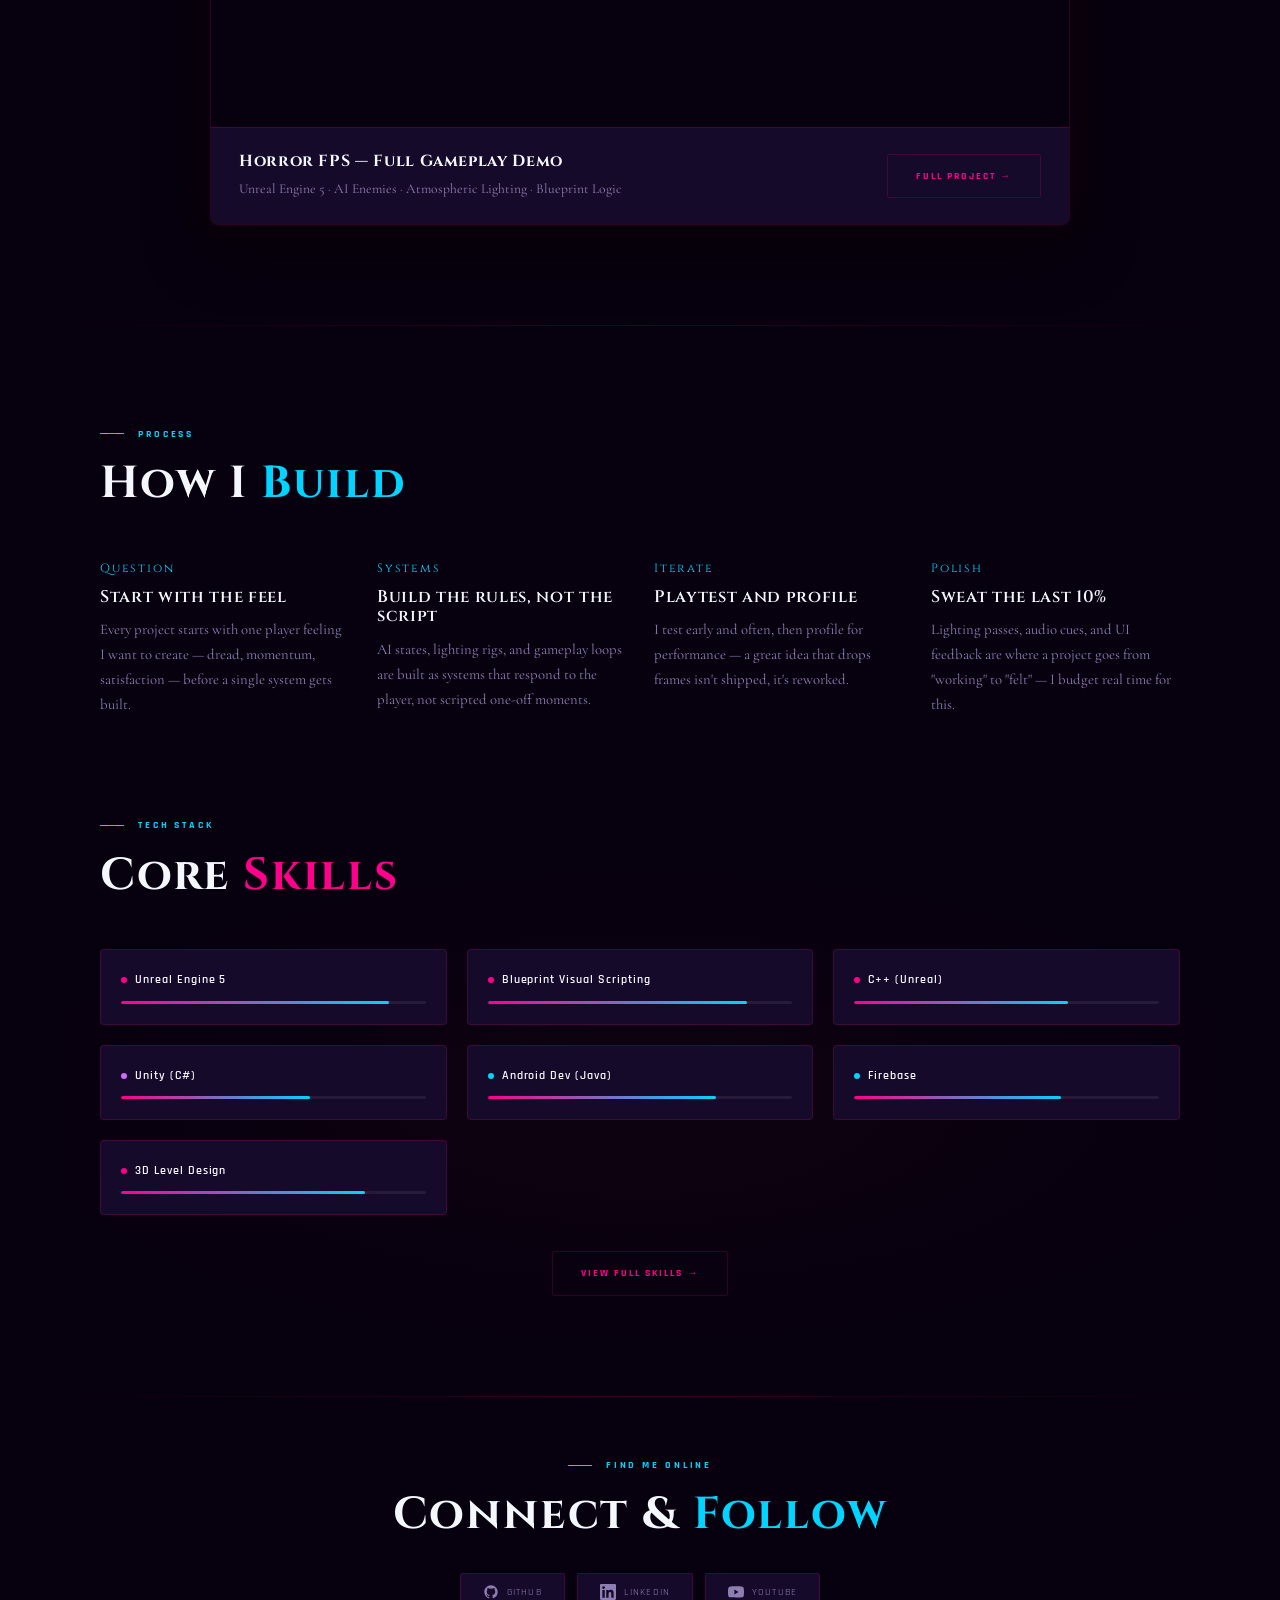
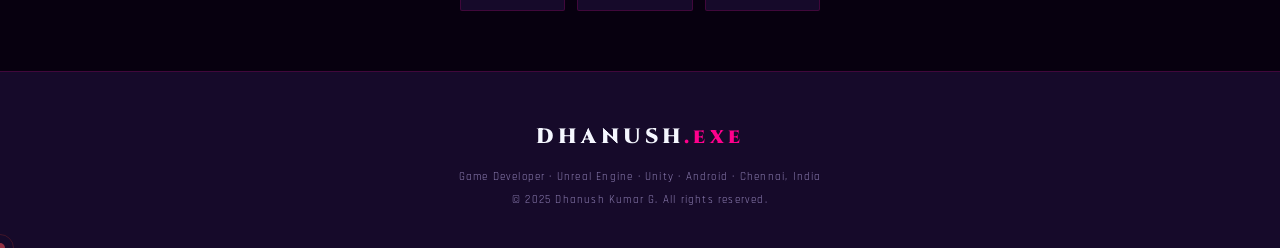
==== commit a9fb835a: "Update personal information in index.html" ====
--- a/index.html
+++ b/index.html
@@ -210,7 +210,7 @@
 <body>
 
 <!-- ── AUTUMN LEAVES CANVAS ──────────────────────────────────── -->
-<canvas id="leaf-canvas"></canvas>
+<!-- <canvas id="leaf-canvas"></canvas> -->
 
 <!-- ============================================================
      NAVBAR
@@ -424,7 +424,7 @@
         <div>
           <dt>Institution</dt>
           <!-- 🔥 REPLACE -->
-          <dd>Your College Name</dd>
+          <dd>Monolith Acedemy</dd>
         </div>
         <div>
           <dt>Graduation</dt>
@@ -434,7 +434,7 @@
         <div>
           <dt>Email</dt>
           <!-- 🔥 REPLACE -->
-          <dd>your@email.com</dd>
+          <dd>dhanzkumar87@email.com</dd>
         </div>
         <div>
           <dt>Location</dt>
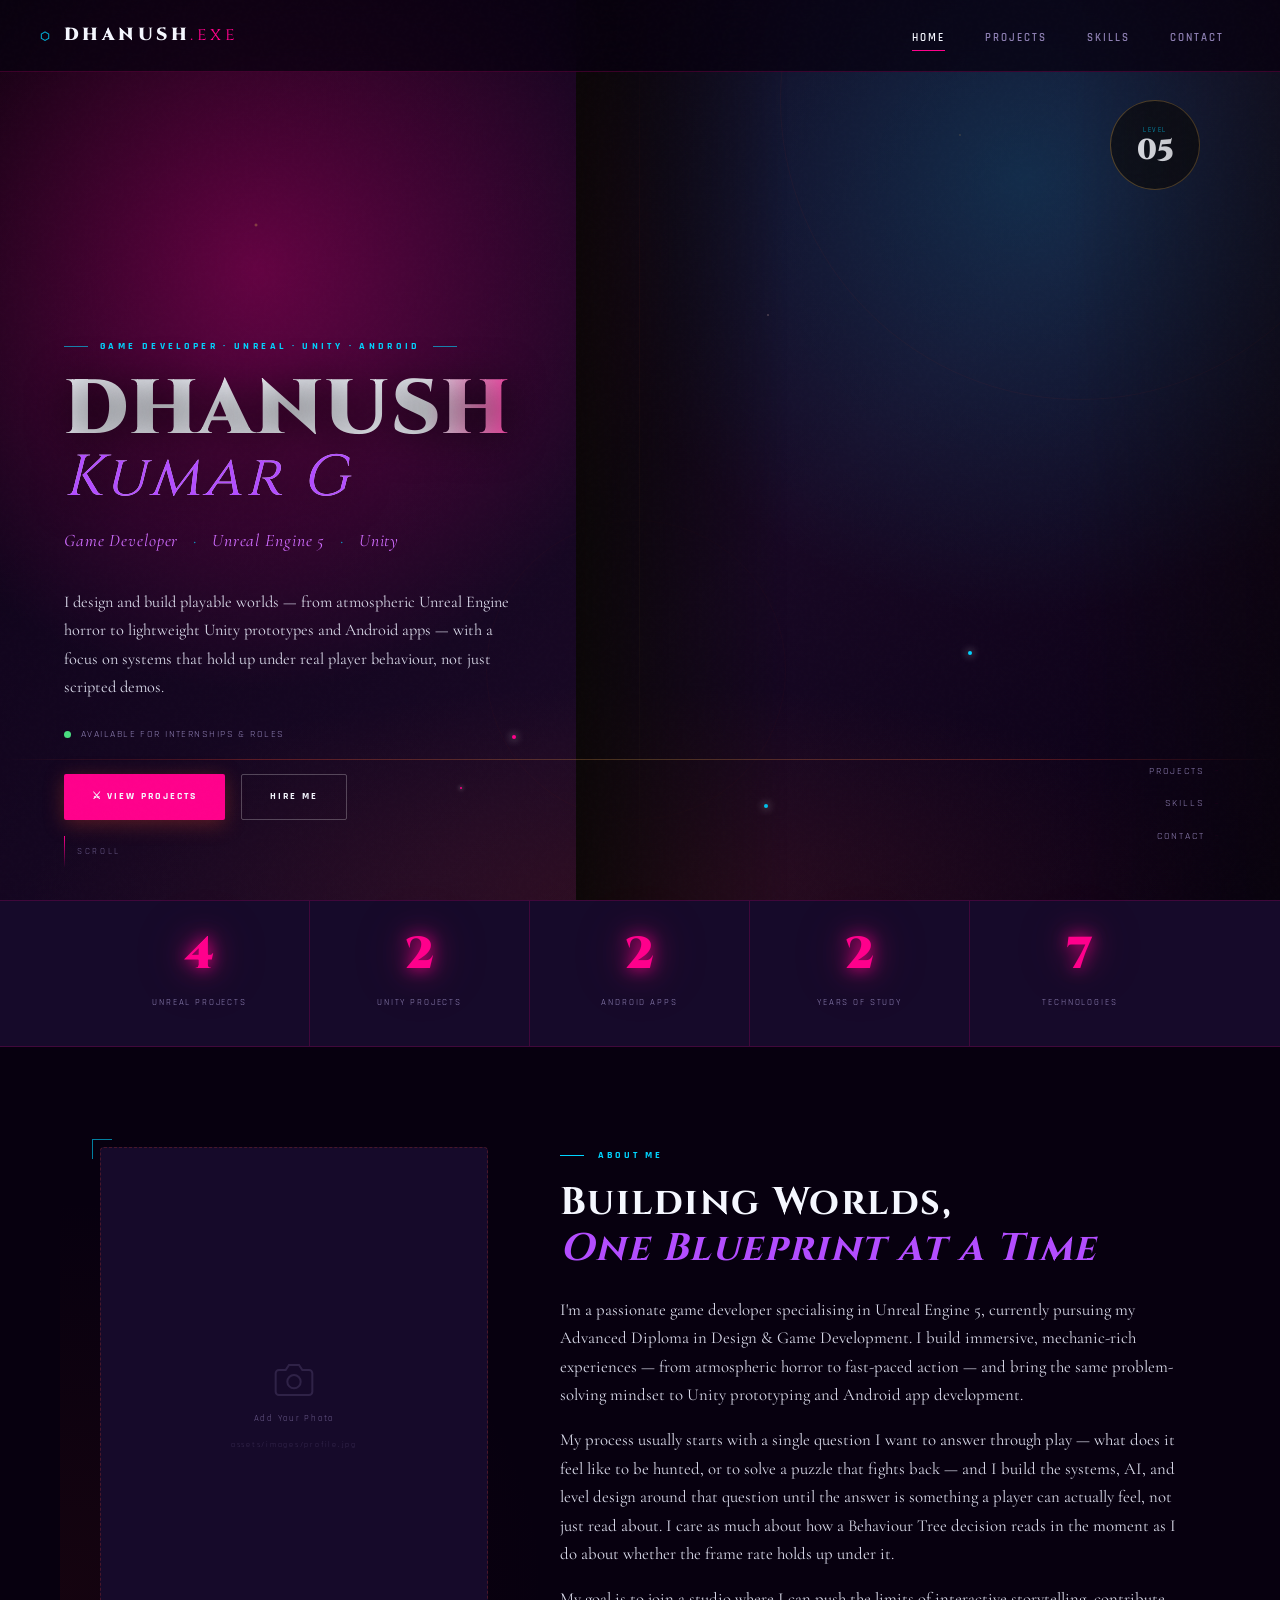
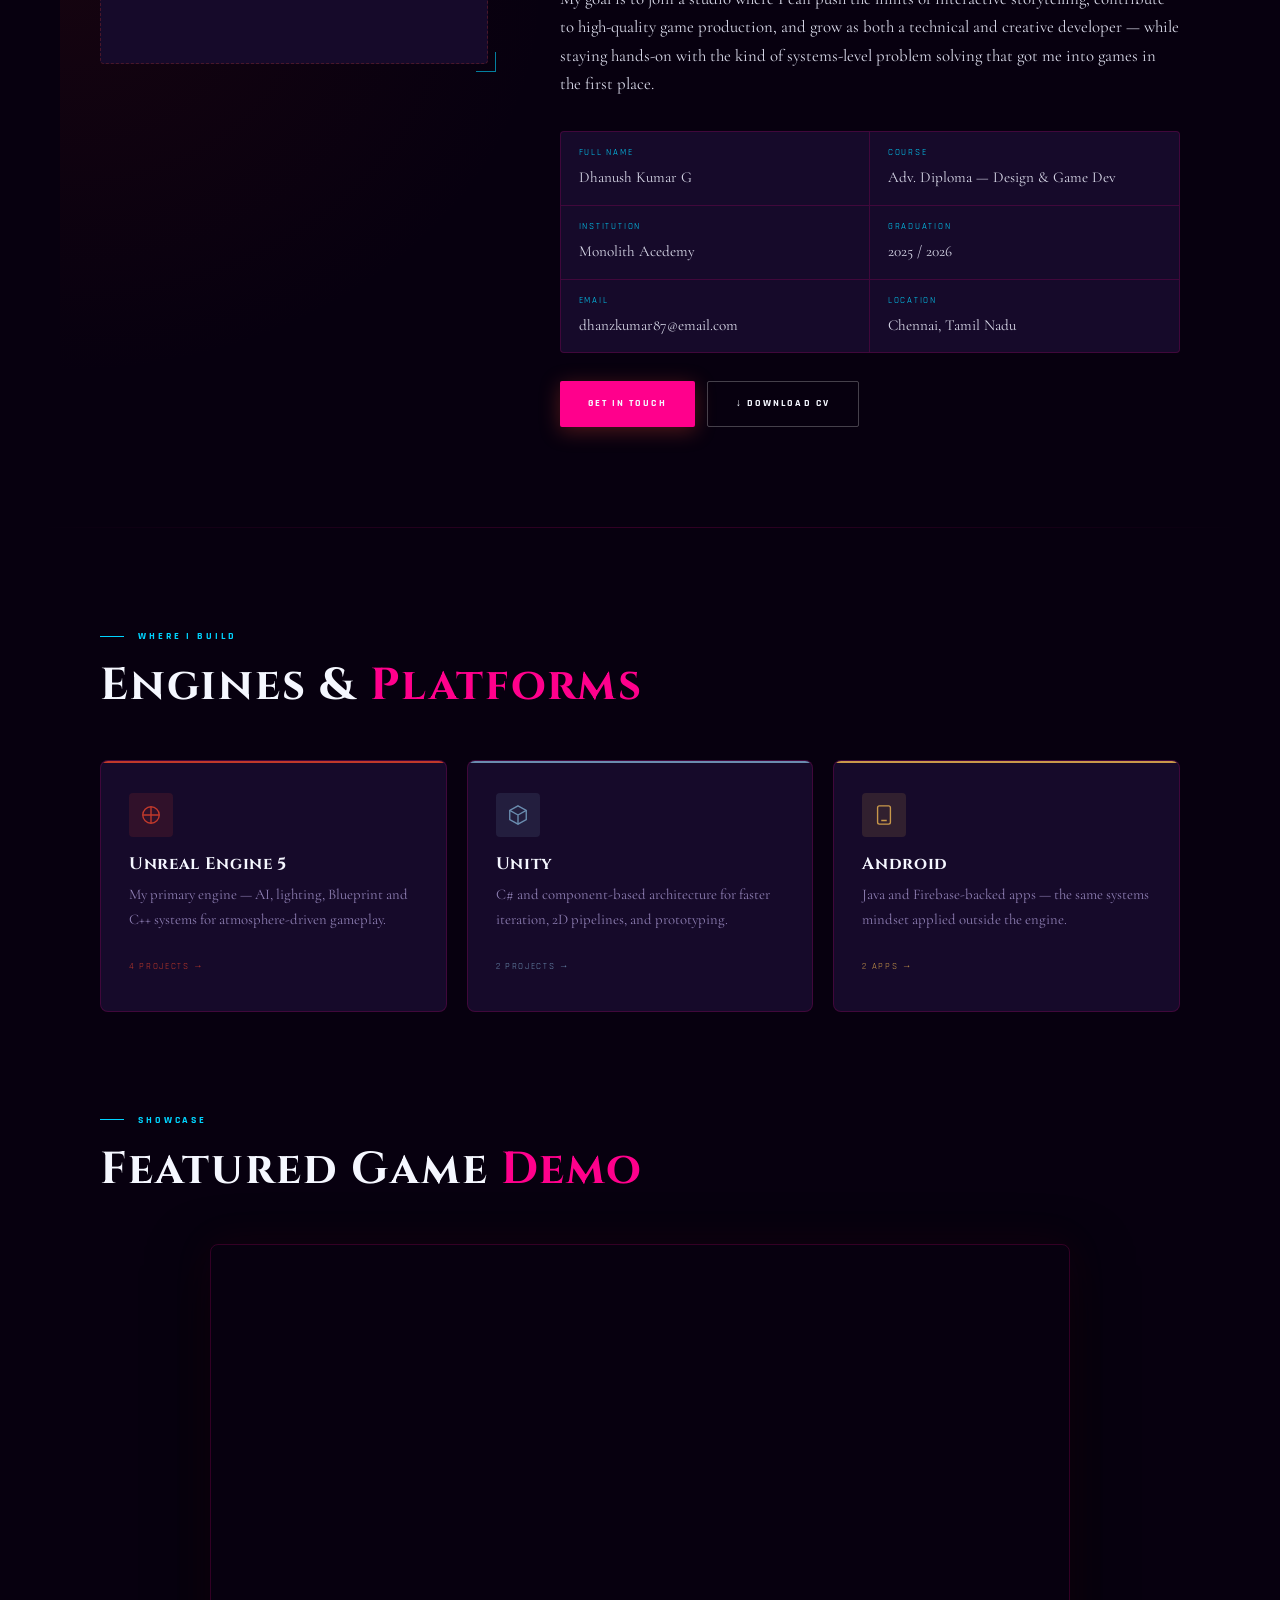
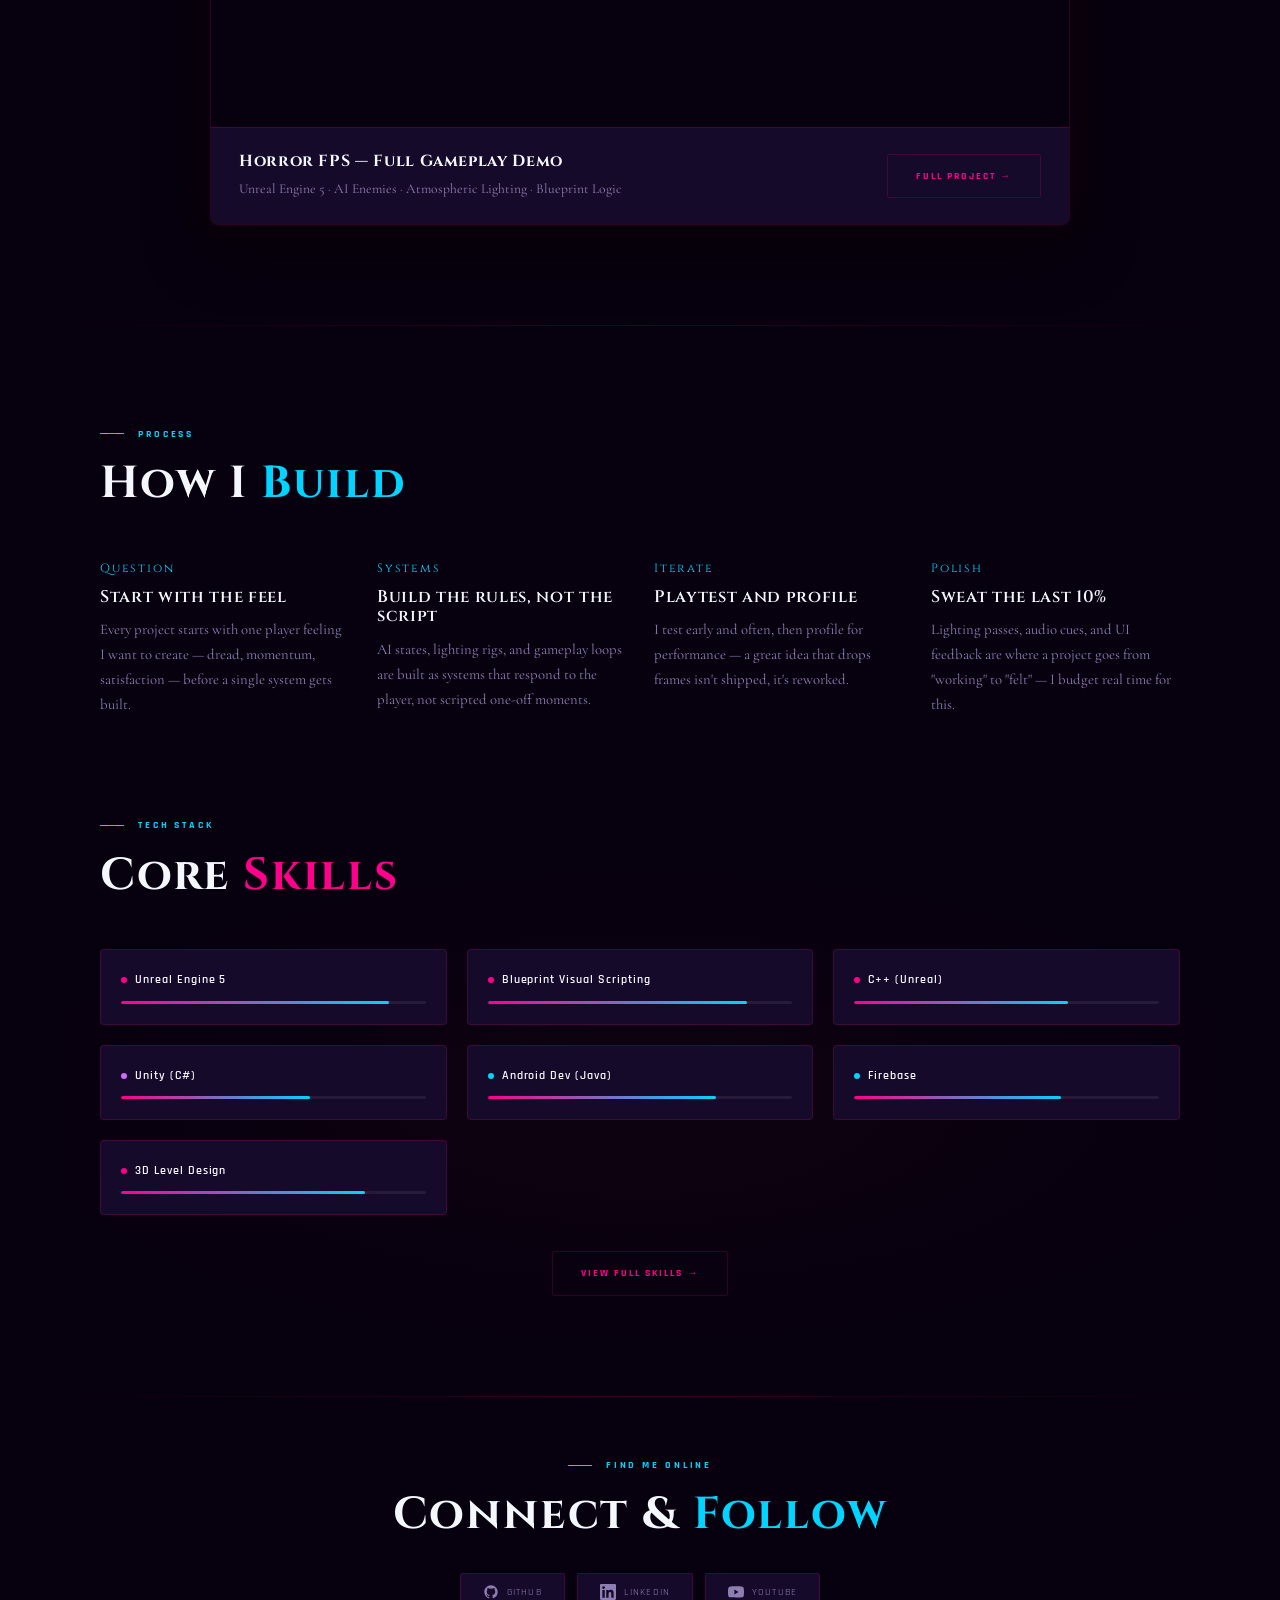
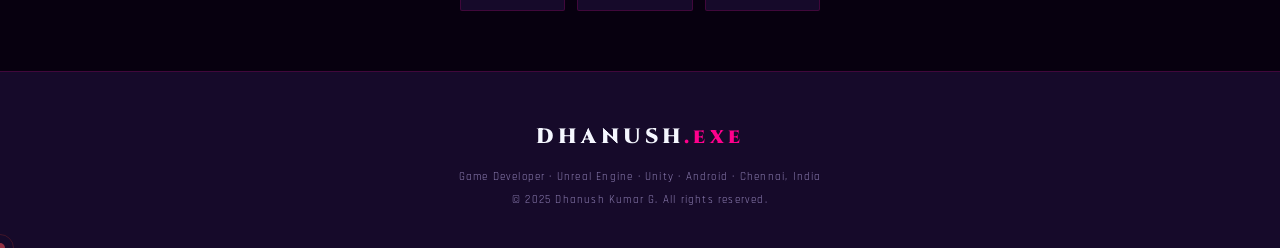
==== commit 9476ec0c: "Update CV download link to new location" ====
--- a/index.html
+++ b/index.html
@@ -445,7 +445,7 @@
       <div style="margin-top:28px;display:flex;gap:12px;flex-wrap:wrap;">
         <a href="contact.html" class="btn btn-primary">Get in Touch</a>
         <!-- 🔥 REPLACE: Link to your actual resume -->
-        <a href="assets/resume.pdf" download class="btn btn-outline">↓ Download CV</a>
+        <a href="resources/DhanushResume.pdf" download class="btn btn-outline">↓ Download CV</a>
       </div>
     </div>
   </div>
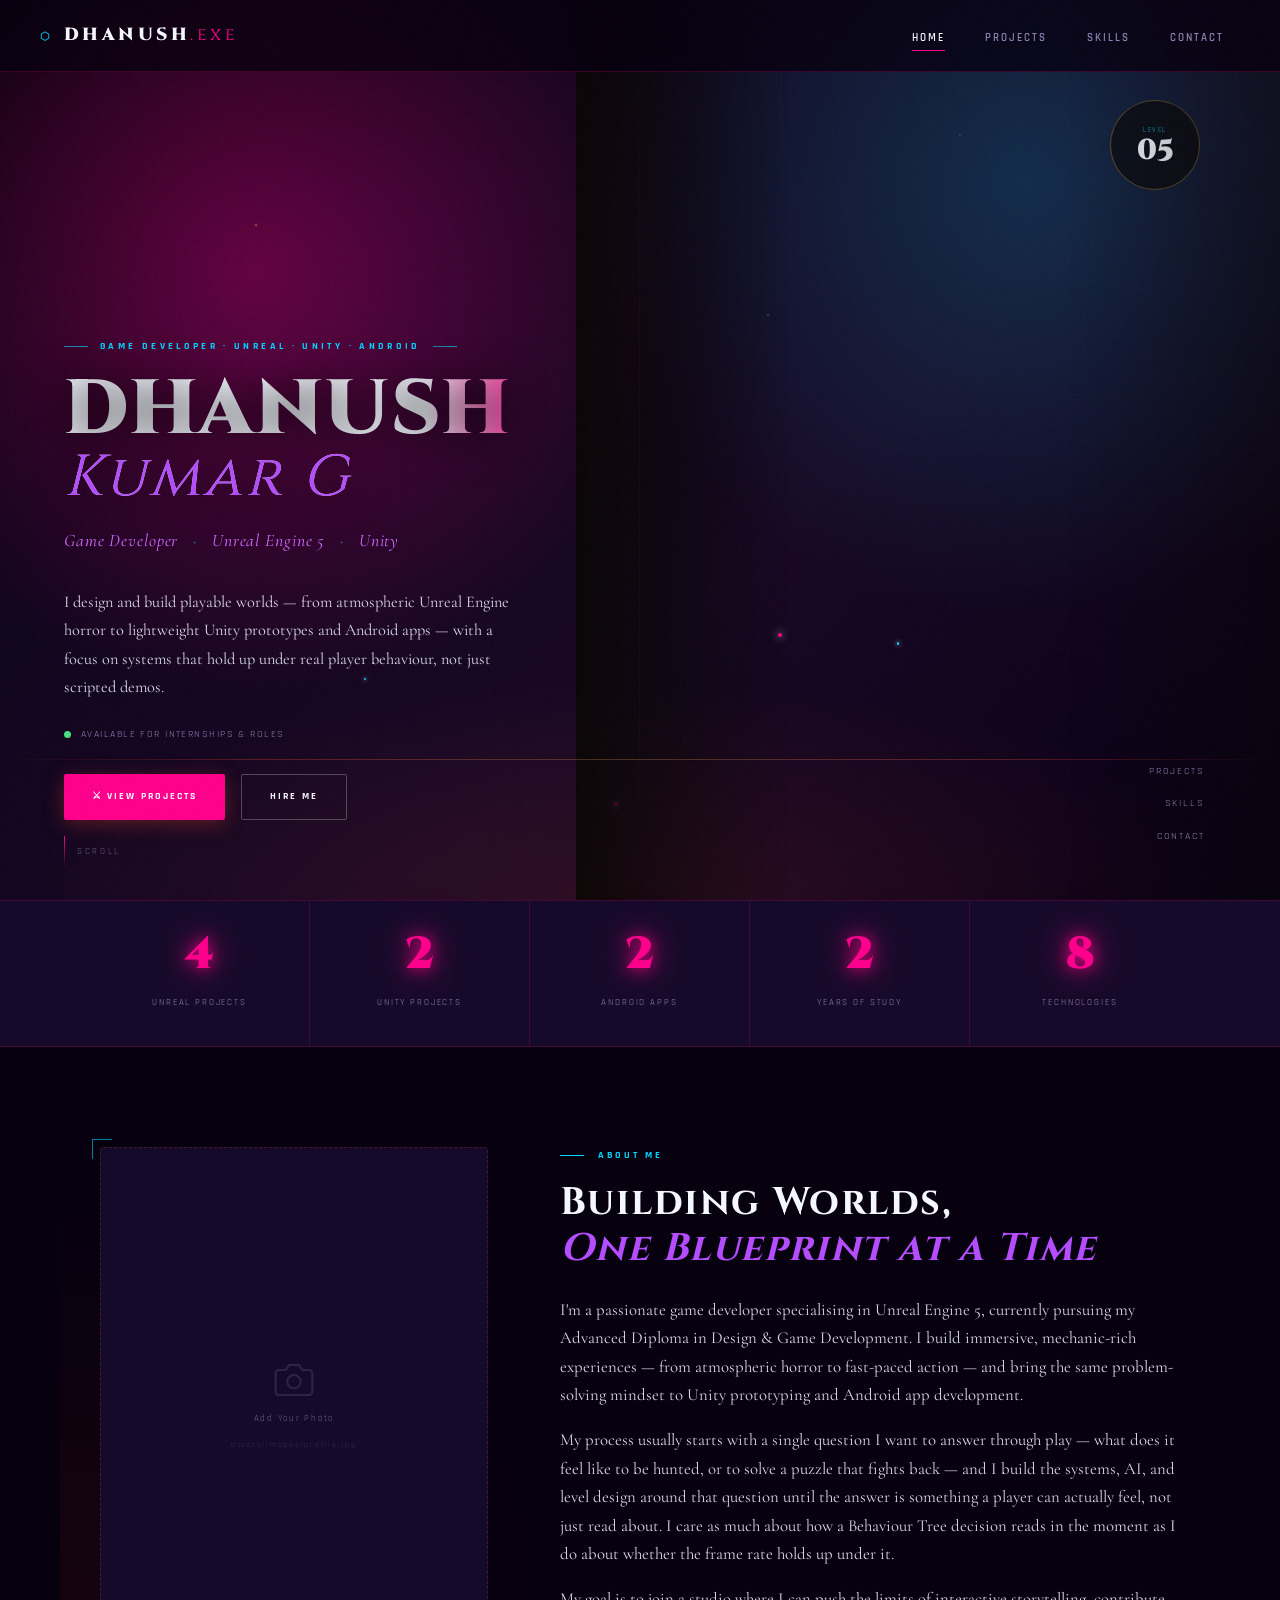
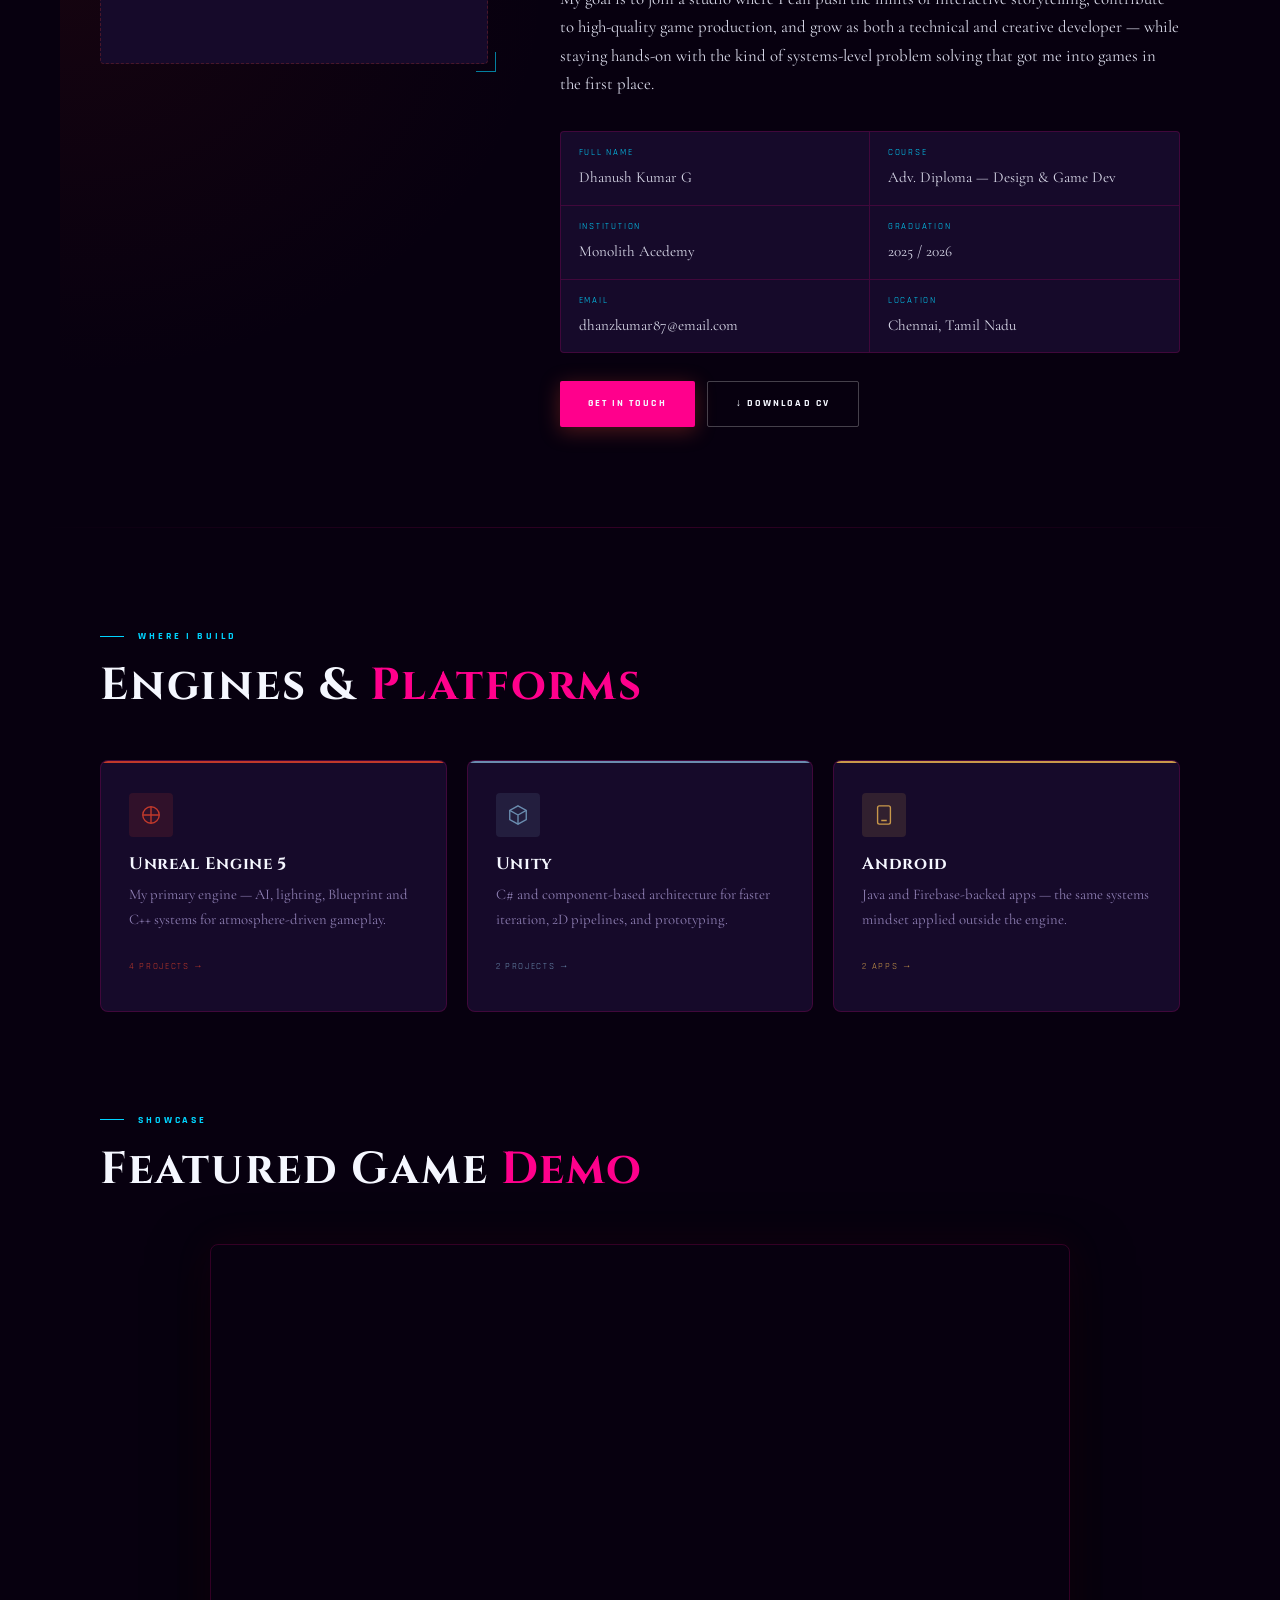
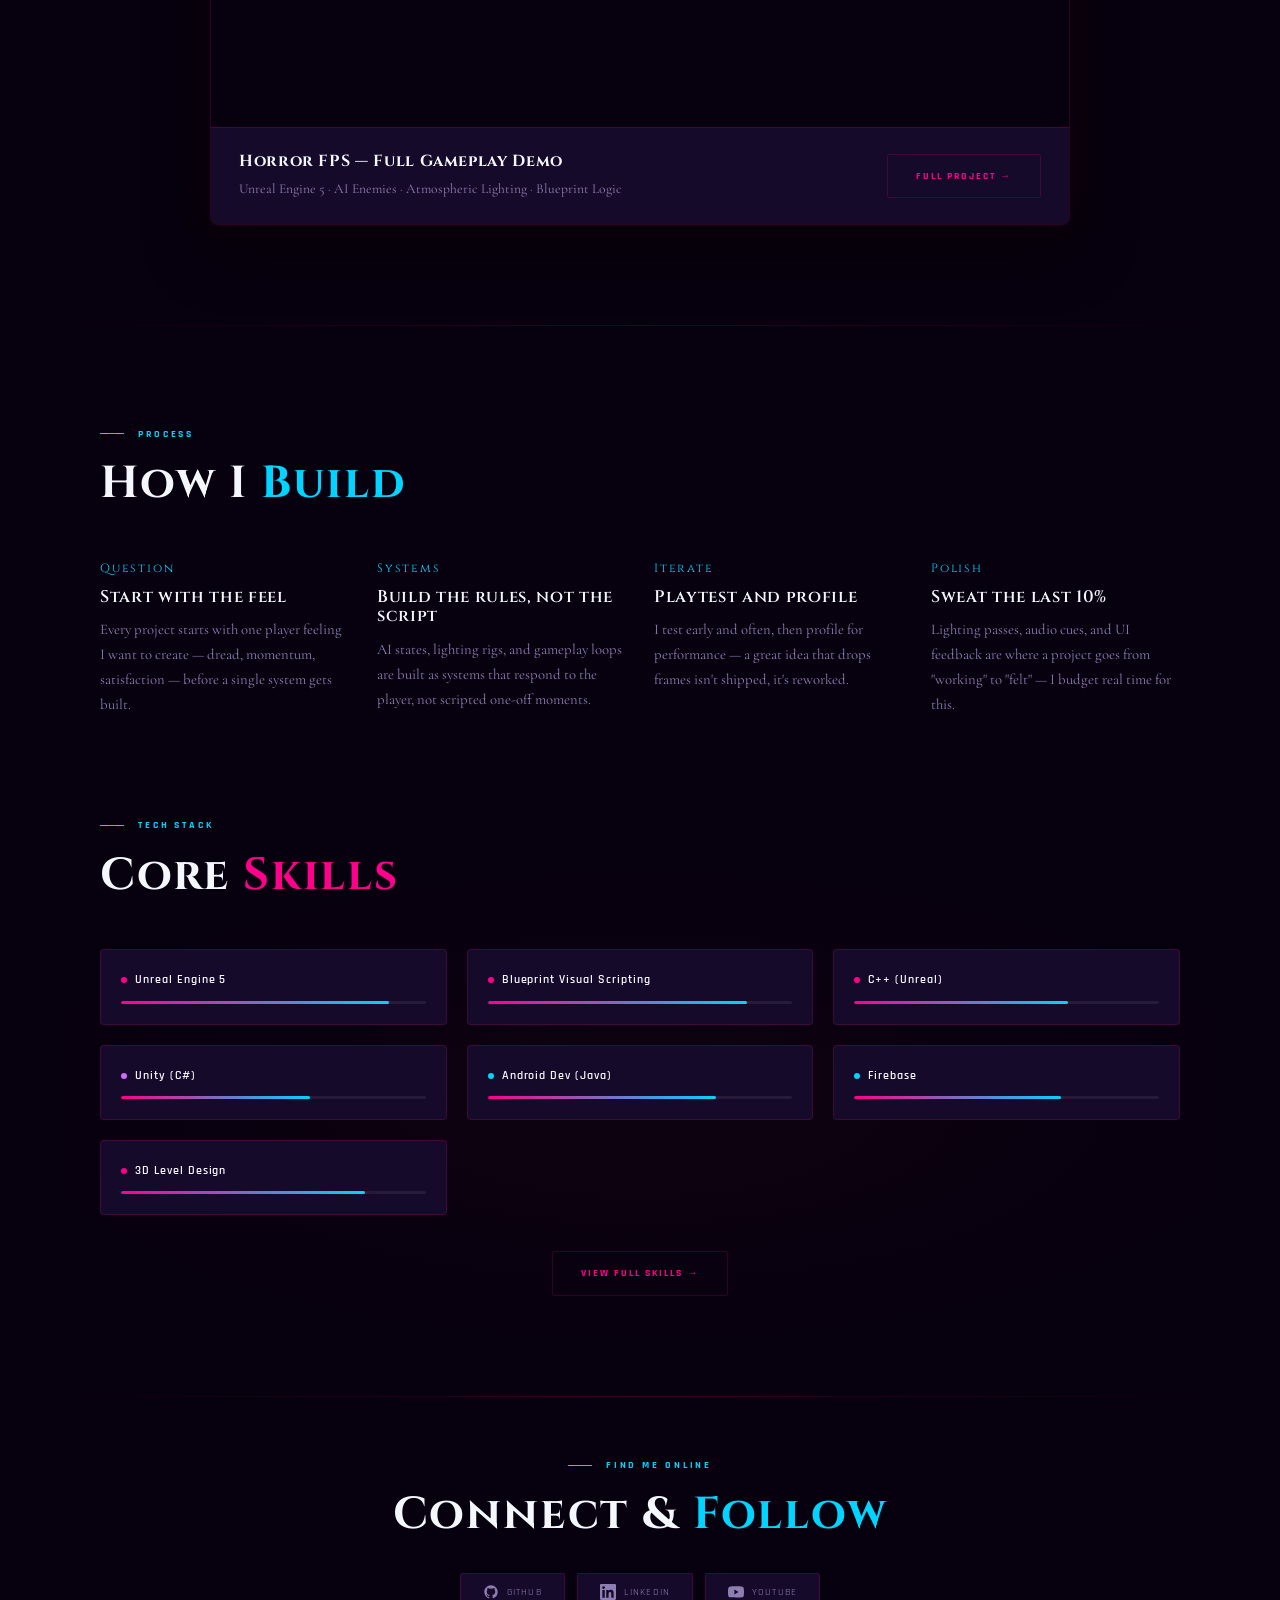
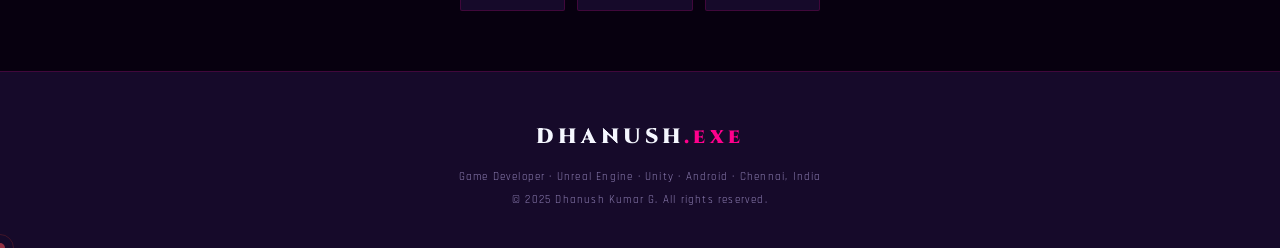
==== commit c07c3b7d: "Update navbar logo to be a link" ====
--- a/index.html
+++ b/index.html
@@ -210,13 +210,12 @@
 <body>
 
 <!-- ── AUTUMN LEAVES CANVAS ──────────────────────────────────── -->
-<!-- <canvas id="leaf-canvas"></canvas> -->
 
 <!-- ============================================================
      NAVBAR
      ============================================================ -->
 <nav class="navbar" id="navbar">
-  <h2 class="logo">DHANUSH<span>.exe</span></h2>
+  <a href="index.html" class="logo-link"><h2 class="logo">DHANUSH<span>.exe</span></h2></a>
 
   <button class="nav-toggle" id="navToggle" aria-label="Toggle navigation">
     <span></span><span></span><span></span>
